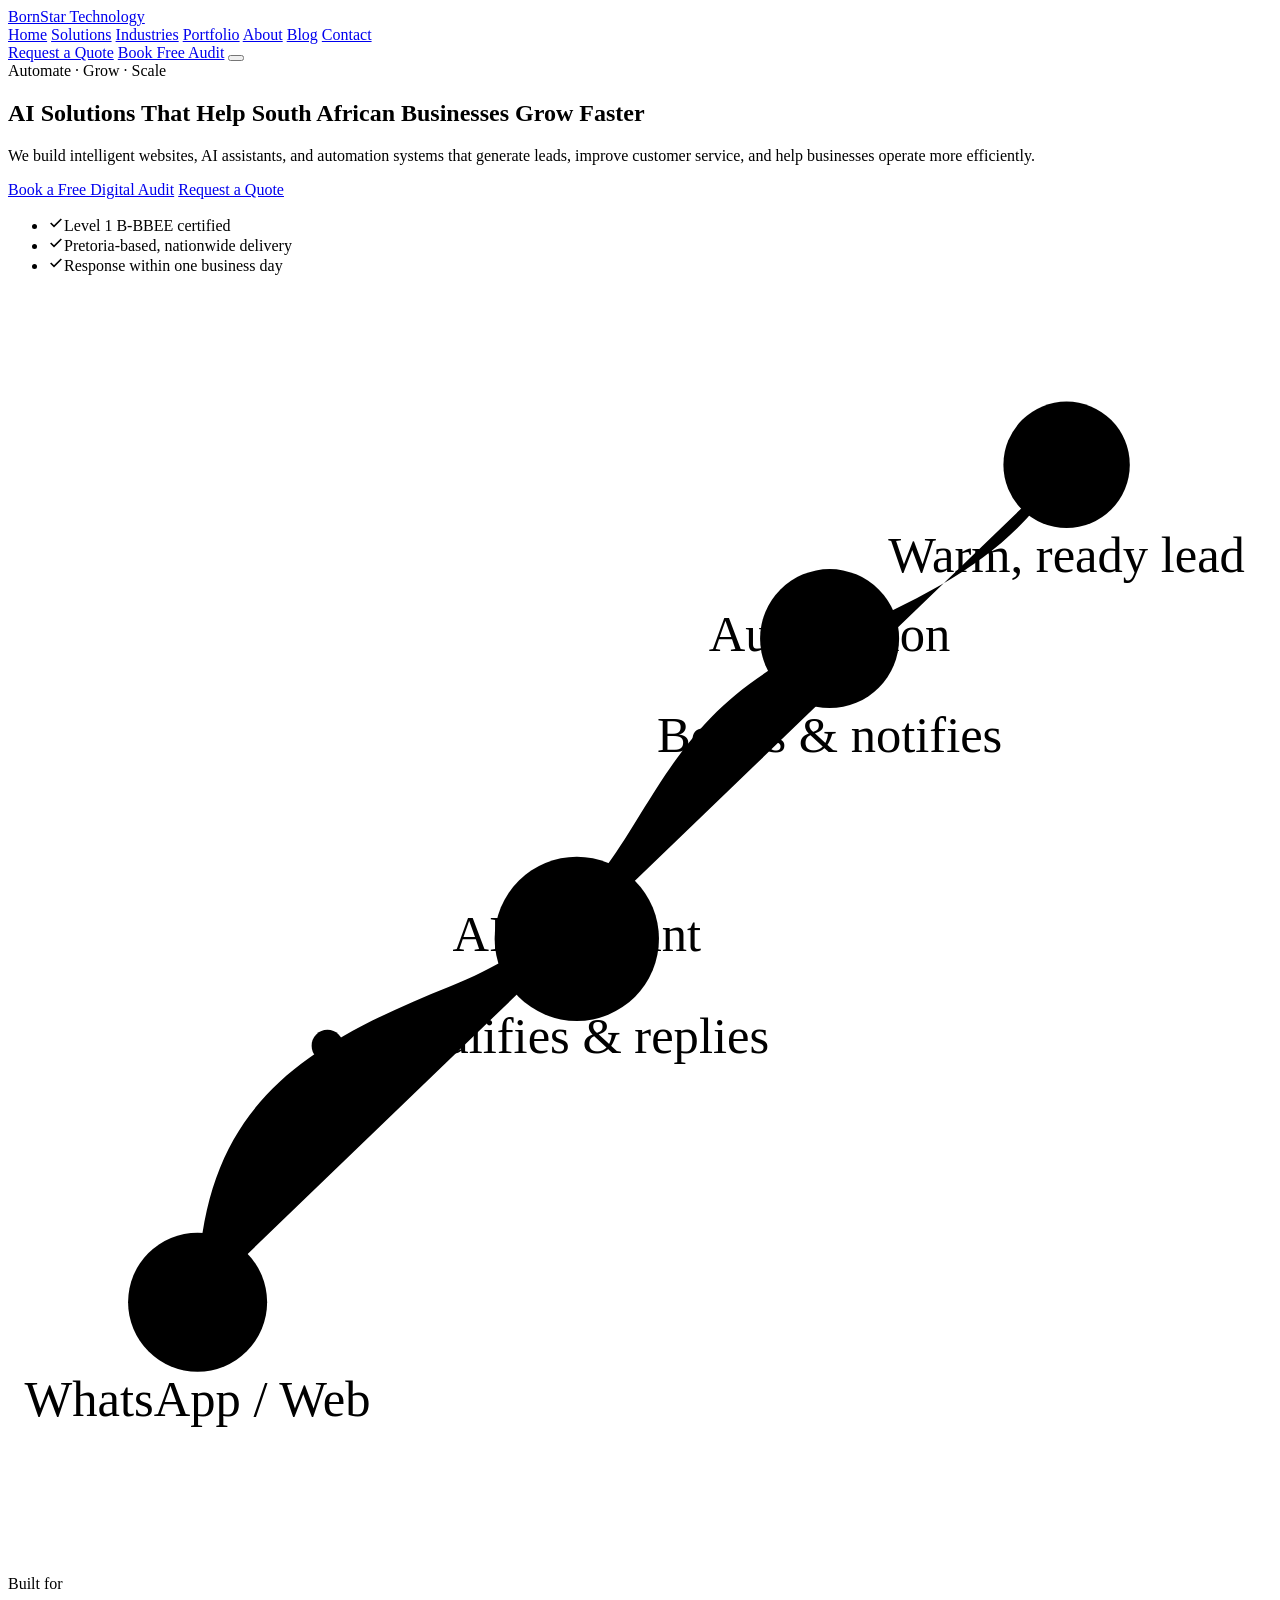
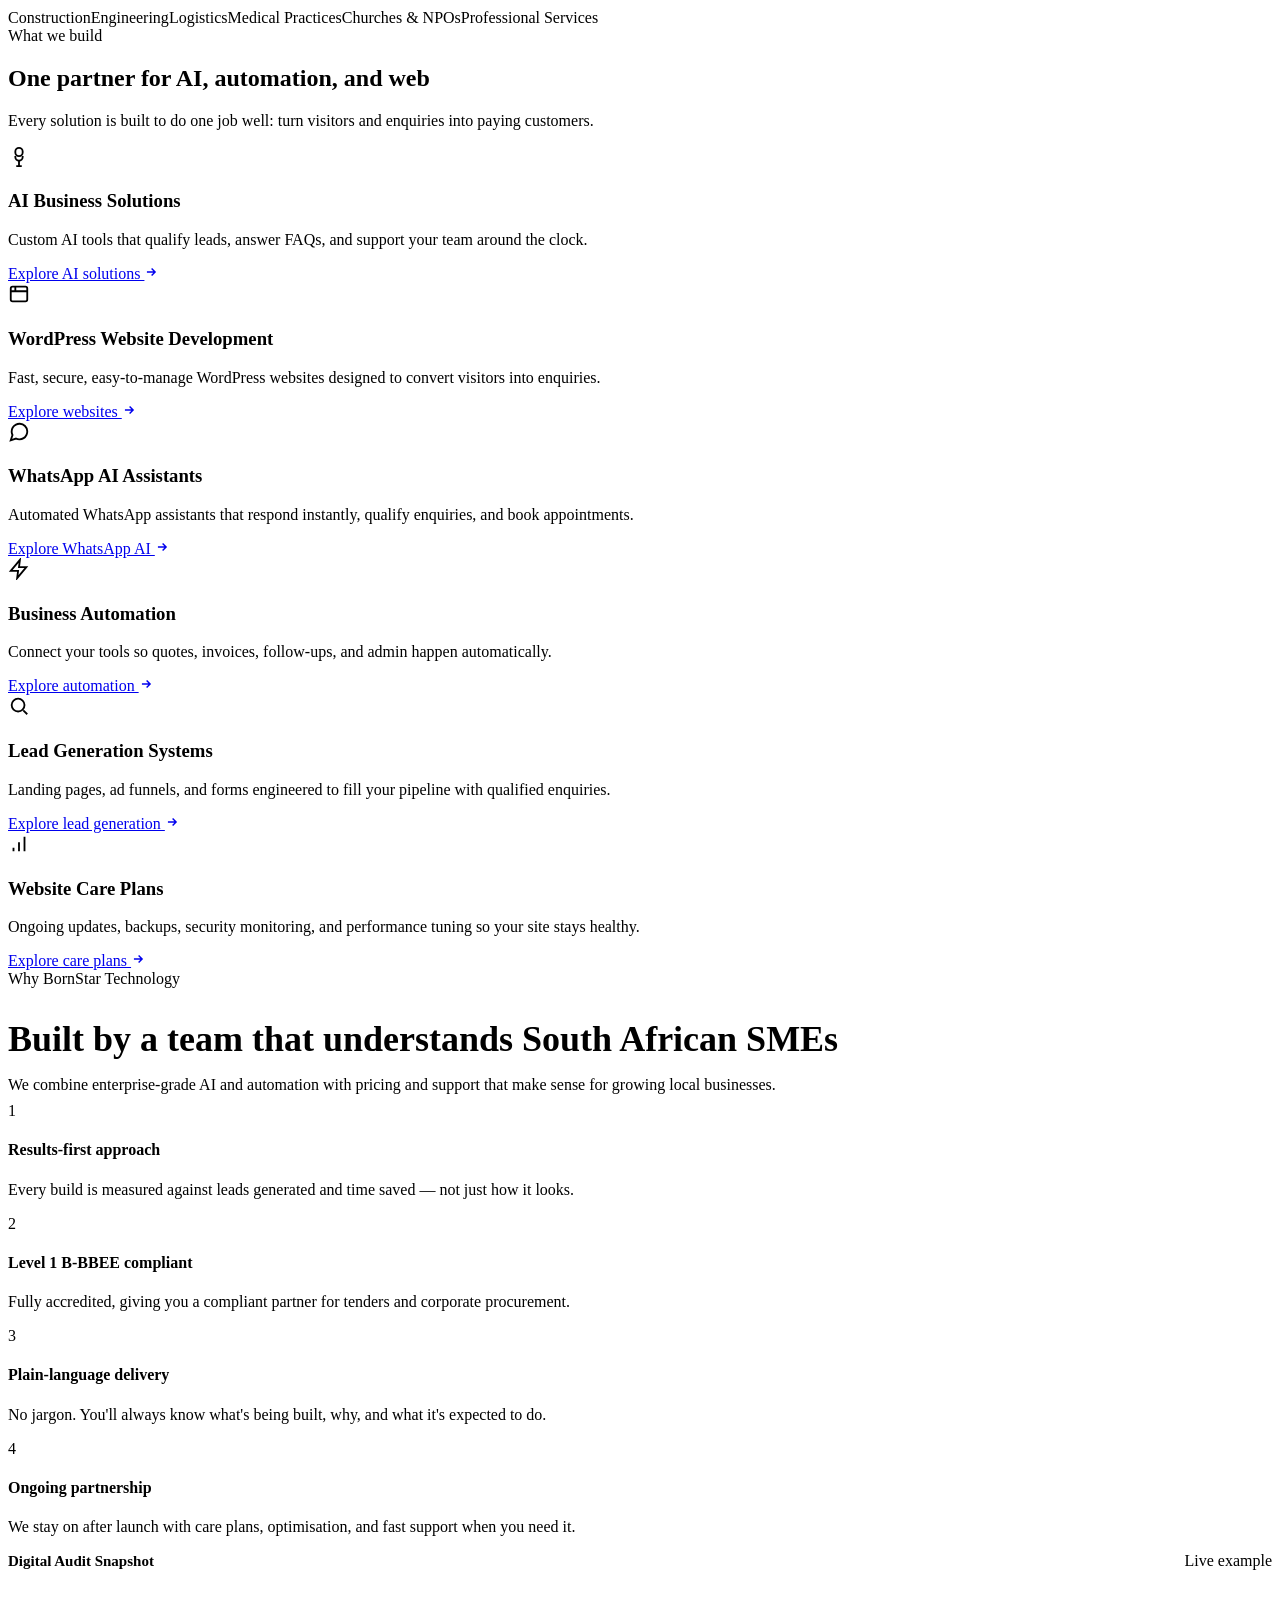
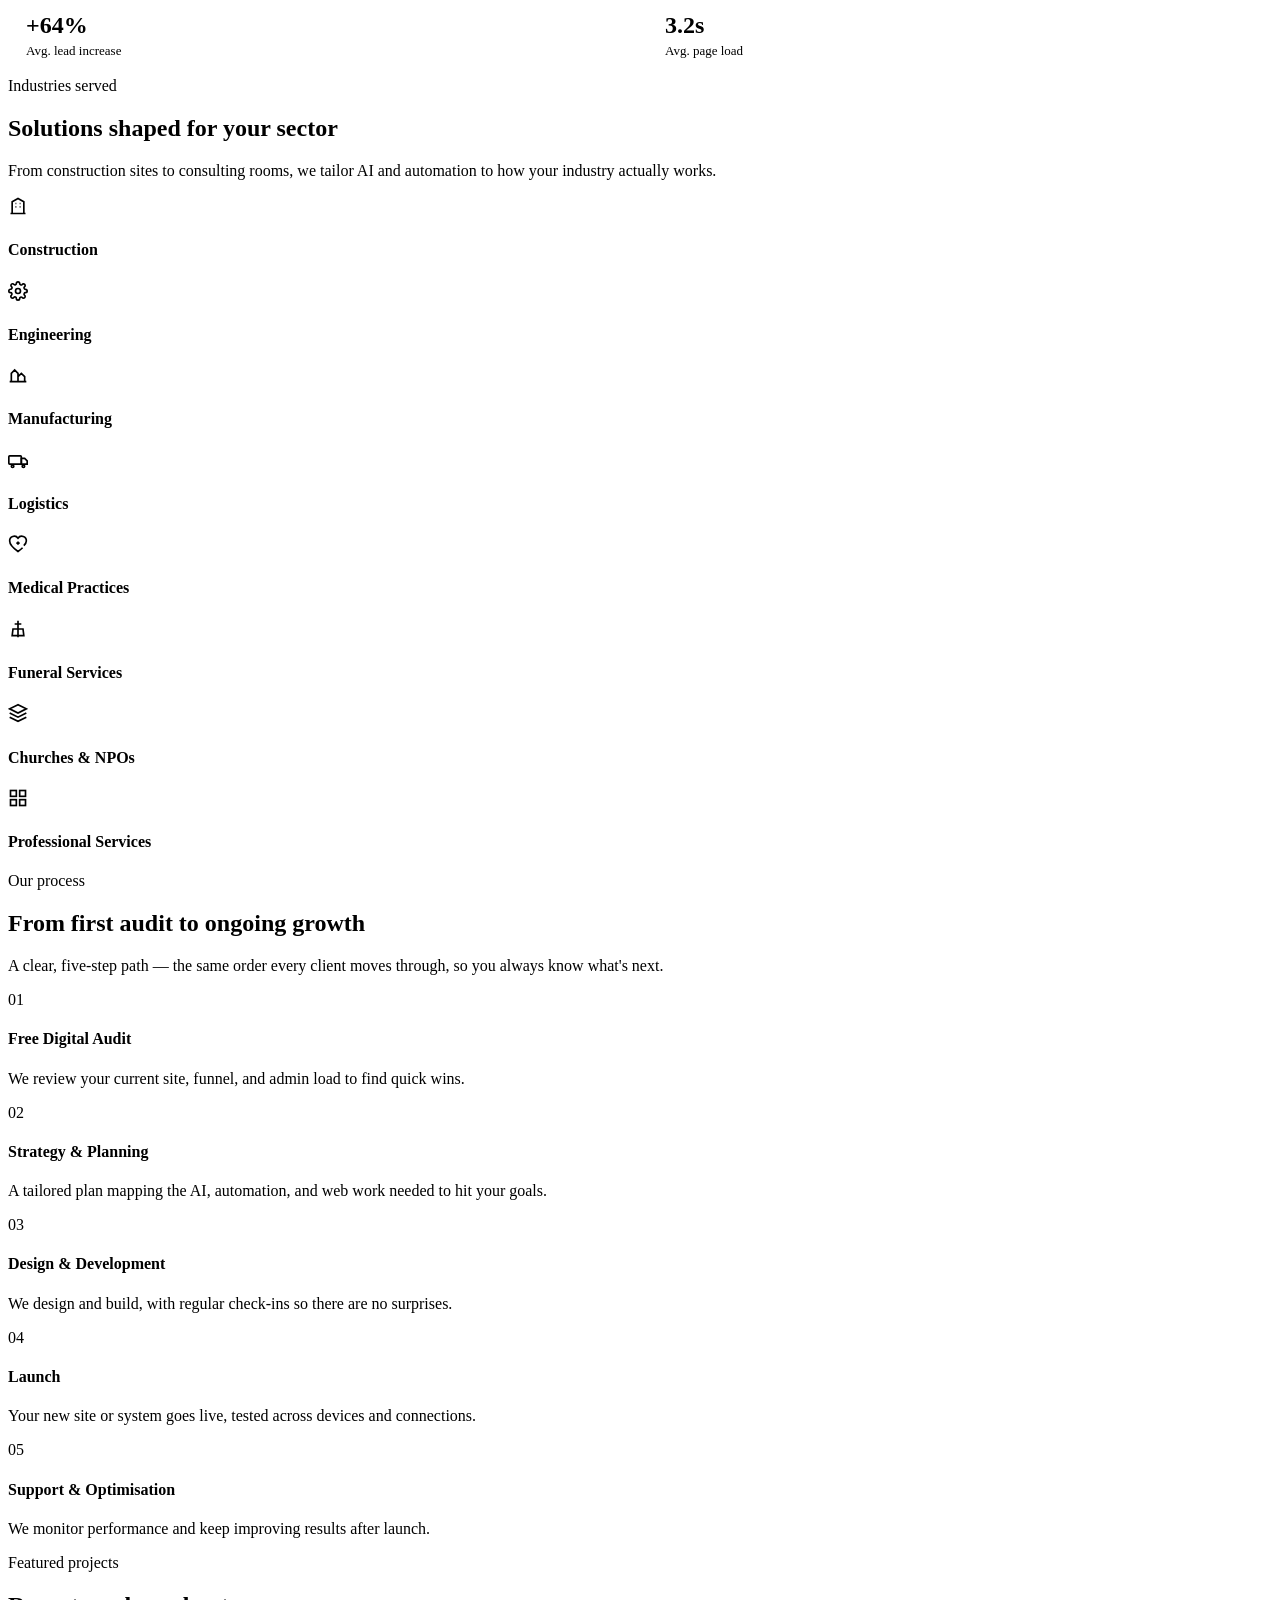
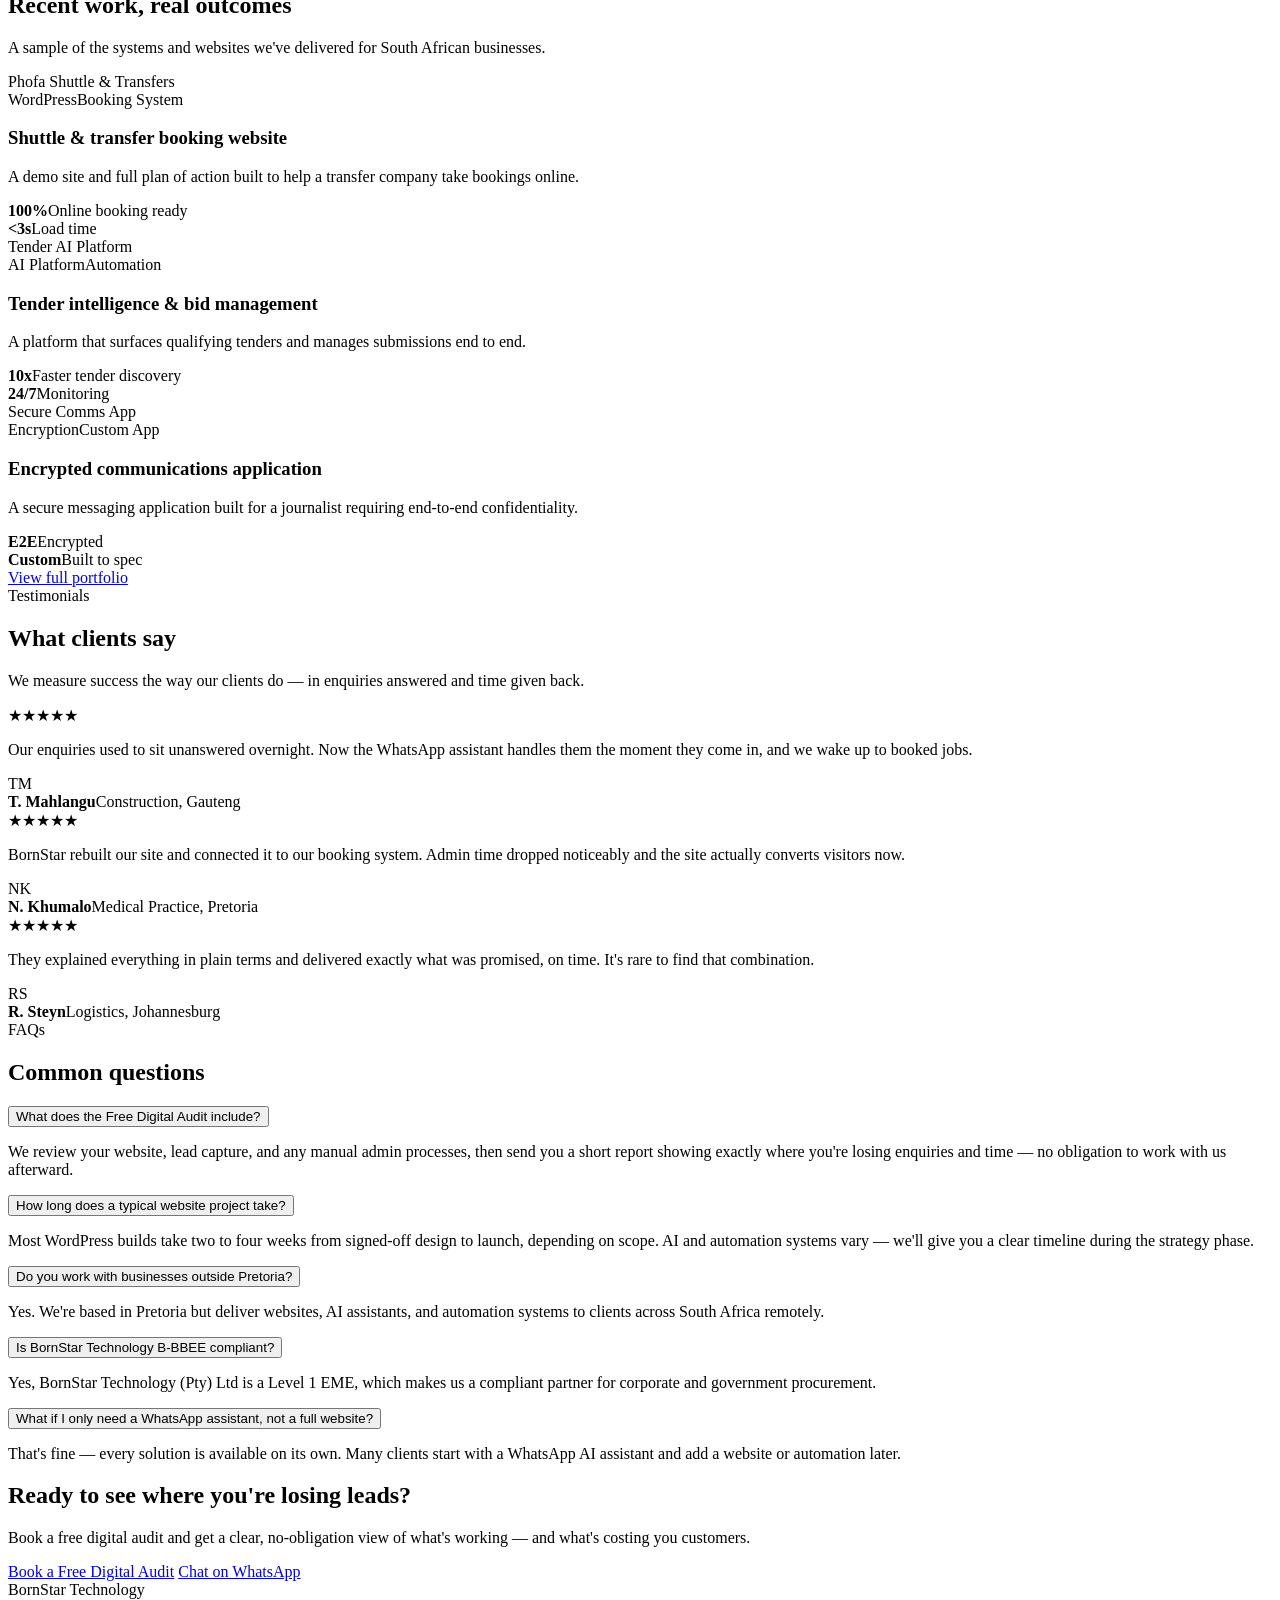
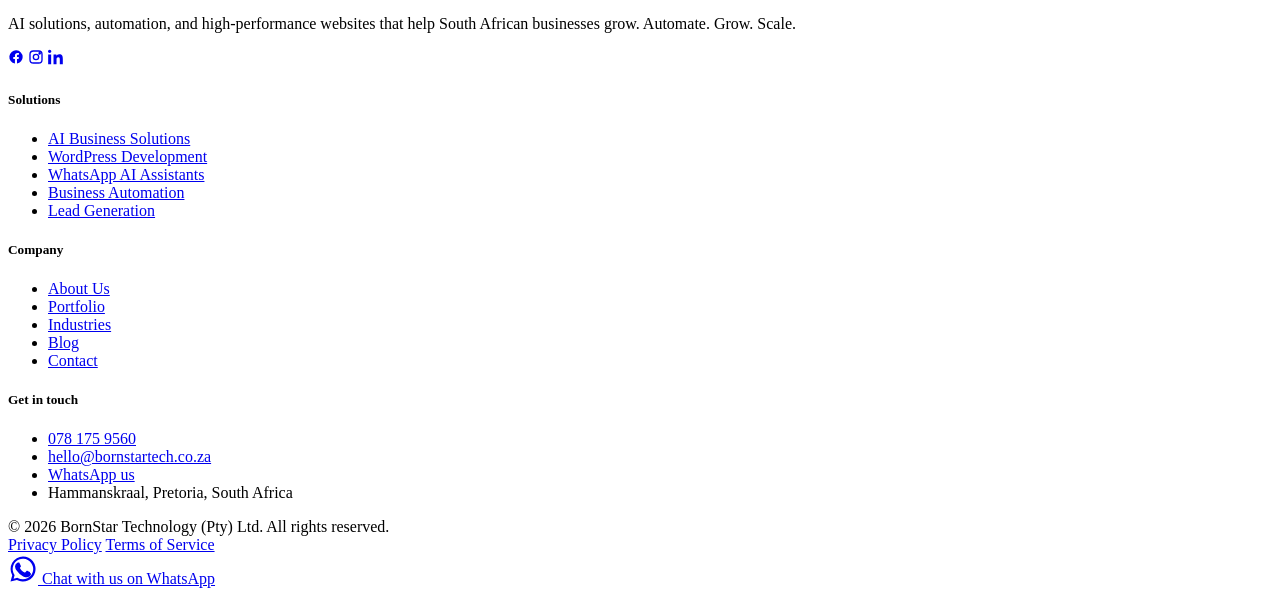
==== index.html @ 462e372e "Add files via upload" ====
<!DOCTYPE html>
<html lang="en-ZA">
<head>
<meta charset="UTF-8">
<meta name="viewport" content="width=device-width, initial-scale=1.0">
<title>BornStar Technology | AI Solutions & Website Development in South Africa</title>
<meta name="description" content="BornStar Technology builds AI assistants, automation systems and high-performance websites that help South African SMEs generate more leads and save time. Book a free digital audit today.">
<meta name="keywords" content="AI Solutions South Africa, WordPress Development South Africa, Business Automation, WhatsApp Business Automation, Website Development, AI Websites, Lead Generation">
<link rel="canonical" href="https://bornstartechnology.github.io/">

<!-- Open Graph -->
<meta property="og:type" content="website">
<meta property="og:title" content="BornStar Technology | AI Solutions That Help South African Businesses Grow Faster">
<meta property="og:description" content="Intelligent websites, AI assistants, and automation systems that generate leads, improve customer service, and help businesses operate more efficiently.">
<meta property="og:url" content="https://bornstartechnology.github.io/">
<meta property="og:site_name" content="BornStar Technology">
<meta property="og:locale" content="en_ZA">
<meta name="twitter:card" content="summary_large_image">
<meta name="twitter:title" content="BornStar Technology | Automate. Grow. Scale.">
<meta name="twitter:description" content="AI solutions, WordPress websites and automation systems built for South African businesses.">

<link rel="preconnect" href="https://fonts.googleapis.com">
<link rel="preconnect" href="https://fonts.gstatic.com" crossorigin>
<link href="https://fonts.googleapis.com/css2?family=Poppins:wght@500;600;700&family=Inter:wght@400;500;600&display=swap" rel="stylesheet">
<link rel="stylesheet" href="css/style.css">

<script type="application/ld+json">
{
  "@context": "https://schema.org",
  "@type": "ProfessionalService",
  "name": "BornStar Technology",
  "image": "https://bornstartechnology.github.io/assets/og-image.png",
  "description": "AI solutions, WordPress websites, WhatsApp AI assistants and business automation for South African SMEs.",
  "telephone": "+27781759560",
  "areaServed": "South Africa",
  "address": { "@type": "PostalAddress", "addressLocality": "Pretoria", "addressRegion": "Gauteng", "addressCountry": "ZA" },
  "sameAs": [],
  "priceRange": "$$"
}
</script>
</head>
<body>

<header class="site-header">
  <div class="container nav">
    <a href="index.html" class="logo"><span class="mark" aria-hidden="true"></span>BornStar Technology</a>
    <nav class="nav-links" id="nav-links" aria-label="Primary">
      <a href="index.html" class="active">Home</a>
      <a href="solutions.html">Solutions</a>
      <a href="industries.html">Industries</a>
      <a href="portfolio.html">Portfolio</a>
      <a href="about.html">About</a>
      <a href="blog.html">Blog</a>
      <a href="contact.html">Contact</a>
    </nav>
    <div class="nav-actions">
      <a href="contact.html" class="btn btn-secondary btn-sm">Request a Quote</a>
      <a href="contact.html#audit" class="btn btn-primary btn-sm">Book Free Audit</a>
      <button class="nav-toggle" aria-label="Toggle menu" aria-expanded="false"><span></span><span></span><span></span></button>
    </div>
  </div>
</header>

<main>

  <!-- HERO -->
  <section class="hero">
    <div class="container hero-grid">
      <div class="hero-copy">
        <span class="eyebrow">Automate · Grow · Scale</span>
        <h1>AI Solutions That Help <span class="accent-underline">South African</span> Businesses Grow Faster</h1>
        <p class="lead">We build intelligent websites, AI assistants, and automation systems that generate leads, improve customer service, and help businesses operate more efficiently.</p>
        <div class="hero-actions">
          <a href="contact.html#audit" class="btn btn-primary">Book a Free Digital Audit</a>
          <a href="contact.html" class="btn btn-secondary">Request a Quote</a>
        </div>
        <ul class="hero-trust">
          <li><svg width="16" height="16" viewBox="0 0 24 24" fill="none" stroke="currentColor" stroke-width="2.5"><path d="M20 6 9 17l-5-5"/></svg>Level 1 B-BBEE certified</li>
          <li><svg width="16" height="16" viewBox="0 0 24 24" fill="none" stroke="currentColor" stroke-width="2.5"><path d="M20 6 9 17l-5-5"/></svg>Pretoria-based, nationwide delivery</li>
          <li><svg width="16" height="16" viewBox="0 0 24 24" fill="none" stroke="currentColor" stroke-width="2.5"><path d="M20 6 9 17l-5-5"/></svg>Response within one business day</li>
        </ul>
      </div>

      <div class="flow-graphic" role="img" aria-label="Diagram of the BornStar automation flow: enquiry captured, qualified by AI, and routed to the business owner">
        <svg viewBox="0 0 400 400" xmlns="http://www.w3.org/2000/svg">
          <path class="flow-path animated" d="M60,320 C60,260 90,240 140,220 C210,192 190,140 260,110 C300,93 320,80 335,55"/>
          <path class="flow-path" d="M60,320 C60,260 90,240 140,220 C210,192 190,140 260,110 C300,93 320,80 335,55" opacity="0"/>

          <circle class="flow-pulse" r="5" style="animation-delay:0s">
            <animateMotion dur="3.2s" repeatCount="indefinite" path="M60,320 C60,260 90,240 140,220 C210,192 190,140 260,110 C300,93 320,80 335,55"/>
          </circle>
          <circle class="flow-pulse" r="5" style="animation-delay:1.6s">
            <animateMotion dur="3.2s" repeatCount="indefinite" begin="1.6s" path="M60,320 C60,260 90,240 140,220 C210,192 190,140 260,110 C300,93 320,80 335,55"/>
          </circle>

          <g>
            <circle class="flow-node" cx="60" cy="320" r="22"/>
            <text class="flow-label" x="60" y="324" text-anchor="middle">Lead</text>
            <text class="flow-sub" x="60" y="356" text-anchor="middle">WhatsApp / Web</text>
          </g>
          <g>
            <circle class="flow-node accent" cx="180" cy="205" r="26"/>
            <text class="flow-label" x="180" y="209" text-anchor="middle">AI Assistant</text>
            <text class="flow-sub" x="180" y="241" text-anchor="middle">Qualifies &amp; replies</text>
          </g>
          <g>
            <circle class="flow-node" cx="260" cy="110" r="22"/>
            <text class="flow-label" x="260" y="114" text-anchor="middle">Automation</text>
            <text class="flow-sub" x="260" y="146" text-anchor="middle">Books &amp; notifies</text>
          </g>
          <g>
            <circle class="flow-node accent" cx="335" cy="55" r="20"/>
            <text class="flow-label" x="335" y="59" text-anchor="middle">You</text>
            <text class="flow-sub" x="335" y="89" text-anchor="middle">Warm, ready lead</text>
          </g>
        </svg>
      </div>
    </div>
  </section>

  <!-- TRUST STRIP -->
  <div class="trust-strip">
    <div class="container">
      <p>Built for</p>
      <div class="trust-tags">
        <span>Construction</span><span>Engineering</span><span>Logistics</span><span>Medical Practices</span><span>Churches &amp; NPOs</span><span>Professional Services</span>
      </div>
    </div>
  </div>

  <!-- SERVICES OVERVIEW -->
  <section class="section" id="services">
    <div class="container">
      <div class="section-head center">
        <span class="eyebrow">What we build</span>
        <h2>One partner for AI, automation, and web</h2>
        <p>Every solution is built to do one job well: turn visitors and enquiries into paying customers.</p>
      </div>
      <div class="grid grid-3">

        <div class="card reveal">
          <div class="card-icon"><svg width="22" height="22" viewBox="0 0 24 24" fill="none" stroke="currentColor" stroke-width="2"><path d="M12 2a4 4 0 0 1 4 4v1a4 4 0 0 1-8 0V6a4 4 0 0 1 4-4Z"/><path d="M8 11v1a4 4 0 0 0 8 0v-1"/><path d="M12 16v6M9 22h6"/></svg></div>
          <h3>AI Business Solutions</h3>
          <p>Custom AI tools that qualify leads, answer FAQs, and support your team around the clock.</p>
          <a href="solutions.html#ai" class="card-link">Explore AI solutions <svg width="14" height="14" viewBox="0 0 24 24" fill="none" stroke="currentColor" stroke-width="2.5"><path d="M5 12h14M13 6l6 6-6 6"/></svg></a>
        </div>

        <div class="card reveal">
          <div class="card-icon"><svg width="22" height="22" viewBox="0 0 24 24" fill="none" stroke="currentColor" stroke-width="2"><rect x="3" y="4" width="18" height="16" rx="2"/><path d="M3 9h18M8 4v5"/></svg></div>
          <h3>WordPress Website Development</h3>
          <p>Fast, secure, easy-to-manage WordPress websites designed to convert visitors into enquiries.</p>
          <a href="solutions.html#wordpress" class="card-link">Explore websites <svg width="14" height="14" viewBox="0 0 24 24" fill="none" stroke="currentColor" stroke-width="2.5"><path d="M5 12h14M13 6l6 6-6 6"/></svg></a>
        </div>

        <div class="card reveal">
          <div class="card-icon"><svg width="22" height="22" viewBox="0 0 24 24" fill="none" stroke="currentColor" stroke-width="2"><path d="M21 11.5a8.38 8.38 0 0 1-.9 3.8 8.5 8.5 0 0 1-7.6 4.7 8.38 8.38 0 0 1-3.8-.9L3 21l1.9-5.7a8.38 8.38 0 0 1-.9-3.8 8.5 8.5 0 0 1 4.7-7.6 8.38 8.38 0 0 1 3.8-.9h.5a8.48 8.48 0 0 1 8 8v.5z"/></svg></div>
          <h3>WhatsApp AI Assistants</h3>
          <p>Automated WhatsApp assistants that respond instantly, qualify enquiries, and book appointments.</p>
          <a href="solutions.html#whatsapp" class="card-link">Explore WhatsApp AI <svg width="14" height="14" viewBox="0 0 24 24" fill="none" stroke="currentColor" stroke-width="2.5"><path d="M5 12h14M13 6l6 6-6 6"/></svg></a>
        </div>

        <div class="card reveal">
          <div class="card-icon"><svg width="22" height="22" viewBox="0 0 24 24" fill="none" stroke="currentColor" stroke-width="2"><path d="M13 2 3 14h8l-1 8 10-12h-8z"/></svg></div>
          <h3>Business Automation</h3>
          <p>Connect your tools so quotes, invoices, follow-ups, and admin happen automatically.</p>
          <a href="solutions.html#automation" class="card-link">Explore automation <svg width="14" height="14" viewBox="0 0 24 24" fill="none" stroke="currentColor" stroke-width="2.5"><path d="M5 12h14M13 6l6 6-6 6"/></svg></a>
        </div>

        <div class="card reveal">
          <div class="card-icon"><svg width="22" height="22" viewBox="0 0 24 24" fill="none" stroke="currentColor" stroke-width="2"><circle cx="11" cy="11" r="7"/><path d="m21 21-4.3-4.3"/></svg></div>
          <h3>Lead Generation Systems</h3>
          <p>Landing pages, ad funnels, and forms engineered to fill your pipeline with qualified enquiries.</p>
          <a href="solutions.html#leadgen" class="card-link">Explore lead generation <svg width="14" height="14" viewBox="0 0 24 24" fill="none" stroke="currentColor" stroke-width="2.5"><path d="M5 12h14M13 6l6 6-6 6"/></svg></a>
        </div>

        <div class="card reveal">
          <div class="card-icon"><svg width="22" height="22" viewBox="0 0 24 24" fill="none" stroke="currentColor" stroke-width="2"><path d="M12 20V10M18 20V4M6 20v-4"/></svg></div>
          <h3>Website Care Plans</h3>
          <p>Ongoing updates, backups, security monitoring, and performance tuning so your site stays healthy.</p>
          <a href="solutions.html#careplans" class="card-link">Explore care plans <svg width="14" height="14" viewBox="0 0 24 24" fill="none" stroke="currentColor" stroke-width="2.5"><path d="M5 12h14M13 6l6 6-6 6"/></svg></a>
        </div>

      </div>
    </div>
  </section>

  <!-- WHY CHOOSE US -->
  <section class="section section-alt">
    <div class="container two-col">
      <div>
        <span class="eyebrow">Why BornStar Technology</span>
        <h2 style="font-size:clamp(26px,3.5vw,36px); margin-bottom:8px;">Built by a team that understands South African SMEs</h2>
        <p style="color:var(--color-text-muted); margin-bottom:8px;">We combine enterprise-grade AI and automation with pricing and support that make sense for growing local businesses.</p>

        <div class="feature-row reveal">
          <span class="num">1</span>
          <div><h4>Results-first approach</h4><p>Every build is measured against leads generated and time saved — not just how it looks.</p></div>
        </div>
        <div class="feature-row reveal">
          <span class="num">2</span>
          <div><h4>Level 1 B-BBEE compliant</h4><p>Fully accredited, giving you a compliant partner for tenders and corporate procurement.</p></div>
        </div>
        <div class="feature-row reveal">
          <span class="num">3</span>
          <div><h4>Plain-language delivery</h4><p>No jargon. You'll always know what's being built, why, and what it's expected to do.</p></div>
        </div>
        <div class="feature-row reveal">
          <span class="num">4</span>
          <div><h4>Ongoing partnership</h4><p>We stay on after launch with care plans, optimisation, and fast support when you need it.</p></div>
        </div>
      </div>

      <div class="mock-panel reveal">
        <div style="display:flex; justify-content:space-between; align-items:center; margin-bottom:20px;">
          <strong style="font-family:var(--font-heading); color:var(--color-secondary); font-size:15px;">Digital Audit Snapshot</strong>
          <span class="badge">Live example</span>
        </div>
        <div class="mock-line"></div>
        <div class="mock-line short"></div>
        <div class="mock-line" style="width:80%;"></div>
        <div style="display:grid; grid-template-columns:1fr 1fr; gap:14px; margin-top:24px;">
          <div class="card" style="padding:18px;"><span style="font-family:var(--font-heading); font-size:24px; color:var(--color-primary); font-weight:700;">+64%</span><p style="font-size:13px; margin:4px 0 0;">Avg. lead increase</p></div>
          <div class="card" style="padding:18px;"><span style="font-family:var(--font-heading); font-size:24px; color:var(--color-accent); font-weight:700;">3.2s</span><p style="font-size:13px; margin:4px 0 0;">Avg. page load</p></div>
        </div>
      </div>
    </div>
  </section>

  <!-- INDUSTRIES -->
  <section class="section" id="industries">
    <div class="container">
      <div class="section-head center">
        <span class="eyebrow">Industries served</span>
        <h2>Solutions shaped for your sector</h2>
        <p>From construction sites to consulting rooms, we tailor AI and automation to how your industry actually works.</p>
      </div>
      <div class="grid grid-4">
        <div class="industry-chip reveal"><div class="card-icon"><svg width="20" height="20" viewBox="0 0 24 24" fill="none" stroke="currentColor" stroke-width="2"><path d="M3 21h18M5 21V7l7-4 7 4v14M9 9h1M9 13h1M14 9h1M14 13h1"/></svg></div><h4>Construction</h4></div>
        <div class="industry-chip reveal"><div class="card-icon"><svg width="20" height="20" viewBox="0 0 24 24" fill="none" stroke="currentColor" stroke-width="2"><circle cx="12" cy="12" r="3"/><path d="M19.4 15a1.7 1.7 0 0 0 .3 1.9l.1.1a2 2 0 1 1-2.8 2.8l-.1-.1a1.7 1.7 0 0 0-1.9-.3 1.7 1.7 0 0 0-1 1.5V21a2 2 0 1 1-4 0v-.1a1.7 1.7 0 0 0-1-1.6 1.7 1.7 0 0 0-1.9.3l-.1.1a2 2 0 1 1-2.8-2.8l.1-.1a1.7 1.7 0 0 0 .3-1.9 1.7 1.7 0 0 0-1.5-1H3a2 2 0 1 1 0-4h.1a1.7 1.7 0 0 0 1.6-1 1.7 1.7 0 0 0-.3-1.9l-.1-.1a2 2 0 1 1 2.8-2.8l.1.1a1.7 1.7 0 0 0 1.9.3H9a1.7 1.7 0 0 0 1-1.5V3a2 2 0 1 1 4 0v.1a1.7 1.7 0 0 0 1 1.5 1.7 1.7 0 0 0 1.9-.3l.1-.1a2 2 0 1 1 2.8 2.8l-.1.1a1.7 1.7 0 0 0-.3 1.9V9a1.7 1.7 0 0 0 1.5 1H21a2 2 0 1 1 0 4h-.1a1.7 1.7 0 0 0-1.5 1z"/></svg></div><h4>Engineering</h4></div>
        <div class="industry-chip reveal"><div class="card-icon"><svg width="20" height="20" viewBox="0 0 24 24" fill="none" stroke="currentColor" stroke-width="2"><path d="M2 20h20M4 20V10l4-4 4 4v10M12 20v-6l4-4 4 4v6"/></svg></div><h4>Manufacturing</h4></div>
        <div class="industry-chip reveal"><div class="card-icon"><svg width="20" height="20" viewBox="0 0 24 24" fill="none" stroke="currentColor" stroke-width="2"><rect x="1" y="7" width="15" height="10" rx="1"/><path d="M16 10h4l3 3v4h-7z"/><circle cx="5.5" cy="19.5" r="1.5"/><circle cx="18.5" cy="19.5" r="1.5"/></svg></div><h4>Logistics</h4></div>
        <div class="industry-chip reveal"><div class="card-icon"><svg width="20" height="20" viewBox="0 0 24 24" fill="none" stroke="currentColor" stroke-width="2"><path d="M19 14c1.5-1.5 3-3.5 3-5.5A5.5 5.5 0 0 0 12 5a5.5 5.5 0 0 0-10 3.5C2 14 12 21 12 21s3.5-2.4 5.5-4.5"/><path d="M12 9v4M10 11h4"/></svg></div><h4>Medical Practices</h4></div>
        <div class="industry-chip reveal"><div class="card-icon"><svg width="20" height="20" viewBox="0 0 24 24" fill="none" stroke="currentColor" stroke-width="2"><path d="M12 2v20M8 6h8M6 12h12l1 8H5l1-8Z"/></svg></div><h4>Funeral Services</h4></div>
        <div class="industry-chip reveal"><div class="card-icon"><svg width="20" height="20" viewBox="0 0 24 24" fill="none" stroke="currentColor" stroke-width="2"><path d="M12 2 2 7l10 5 10-5-10-5ZM2 17l10 5 10-5M2 12l10 5 10-5"/></svg></div><h4>Churches &amp; NPOs</h4></div>
        <div class="industry-chip reveal"><div class="card-icon"><svg width="20" height="20" viewBox="0 0 24 24" fill="none" stroke="currentColor" stroke-width="2"><rect x="3" y="3" width="7" height="7"/><rect x="14" y="3" width="7" height="7"/><rect x="14" y="14" width="7" height="7"/><rect x="3" y="14" width="7" height="7"/></svg></div><h4>Professional Services</h4></div>
      </div>
    </div>
  </section>

  <!-- OUR PROCESS -->
  <section class="section section-alt">
    <div class="container">
      <div class="section-head center">
        <span class="eyebrow">Our process</span>
        <h2>From first audit to ongoing growth</h2>
        <p>A clear, five-step path — the same order every client moves through, so you always know what's next.</p>
      </div>
      <div class="process-list">
        <div class="process-step reveal"><span class="step-num">01</span><h4>Free Digital Audit</h4><p>We review your current site, funnel, and admin load to find quick wins.</p></div>
        <div class="process-step reveal"><span class="step-num">02</span><h4>Strategy &amp; Planning</h4><p>A tailored plan mapping the AI, automation, and web work needed to hit your goals.</p></div>
        <div class="process-step reveal"><span class="step-num">03</span><h4>Design &amp; Development</h4><p>We design and build, with regular check-ins so there are no surprises.</p></div>
        <div class="process-step reveal"><span class="step-num">04</span><h4>Launch</h4><p>Your new site or system goes live, tested across devices and connections.</p></div>
        <div class="process-step reveal"><span class="step-num">05</span><h4>Support &amp; Optimisation</h4><p>We monitor performance and keep improving results after launch.</p></div>
      </div>
    </div>
  </section>

  <!-- FEATURED PROJECTS -->
  <section class="section" id="projects">
    <div class="container">
      <div class="section-head center">
        <span class="eyebrow">Featured projects</span>
        <h2>Recent work, real outcomes</h2>
        <p>A sample of the systems and websites we've delivered for South African businesses.</p>
      </div>
      <div class="grid grid-3">
        <div class="portfolio-card reveal">
          <div class="portfolio-thumb">Phofa Shuttle &amp; Transfers</div>
          <div class="portfolio-body">
            <div class="portfolio-tags"><span>WordPress</span><span>Booking System</span></div>
            <h3>Shuttle &amp; transfer booking website</h3>
            <p>A demo site and full plan of action built to help a transfer company take bookings online.</p>
            <div class="portfolio-result">
              <div><strong>100%</strong><span>Online booking ready</span></div>
              <div><strong>&lt;3s</strong><span>Load time</span></div>
            </div>
          </div>
        </div>
        <div class="portfolio-card reveal">
          <div class="portfolio-thumb">Tender AI Platform</div>
          <div class="portfolio-body">
            <div class="portfolio-tags"><span>AI Platform</span><span>Automation</span></div>
            <h3>Tender intelligence &amp; bid management</h3>
            <p>A platform that surfaces qualifying tenders and manages submissions end to end.</p>
            <div class="portfolio-result">
              <div><strong>10x</strong><span>Faster tender discovery</span></div>
              <div><strong>24/7</strong><span>Monitoring</span></div>
            </div>
          </div>
        </div>
        <div class="portfolio-card reveal">
          <div class="portfolio-thumb">Secure Comms App</div>
          <div class="portfolio-body">
            <div class="portfolio-tags"><span>Encryption</span><span>Custom App</span></div>
            <h3>Encrypted communications application</h3>
            <p>A secure messaging application built for a journalist requiring end-to-end confidentiality.</p>
            <div class="portfolio-result">
              <div><strong>E2E</strong><span>Encrypted</span></div>
              <div><strong>Custom</strong><span>Built to spec</span></div>
            </div>
          </div>
        </div>
      </div>
      <div class="text-center mt-40">
        <a href="portfolio.html" class="btn btn-secondary">View full portfolio</a>
      </div>
    </div>
  </section>

  <!-- TESTIMONIALS -->
  <section class="section section-alt">
    <div class="container">
      <div class="section-head center">
        <span class="eyebrow">Testimonials</span>
        <h2>What clients say</h2>
        <p>We measure success the way our clients do — in enquiries answered and time given back.</p>
      </div>
      <div class="grid grid-3">
        <div class="testimonial-card reveal">
          <div class="stars">★★★★★</div>
          <p class="quote">Our enquiries used to sit unanswered overnight. Now the WhatsApp assistant handles them the moment they come in, and we wake up to booked jobs.</p>
          <div class="testimonial-person"><div class="avatar">TM</div><div><strong>T. Mahlangu</strong><span>Construction, Gauteng</span></div></div>
        </div>
        <div class="testimonial-card reveal">
          <div class="stars">★★★★★</div>
          <p class="quote">BornStar rebuilt our site and connected it to our booking system. Admin time dropped noticeably and the site actually converts visitors now.</p>
          <div class="testimonial-person"><div class="avatar">NK</div><div><strong>N. Khumalo</strong><span>Medical Practice, Pretoria</span></div></div>
        </div>
        <div class="testimonial-card reveal">
          <div class="stars">★★★★★</div>
          <p class="quote">They explained everything in plain terms and delivered exactly what was promised, on time. It's rare to find that combination.</p>
          <div class="testimonial-person"><div class="avatar">RS</div><div><strong>R. Steyn</strong><span>Logistics, Johannesburg</span></div></div>
        </div>
      </div>
    </div>
  </section>

  <!-- FAQ -->
  <section class="section" id="faq">
    <div class="container">
      <div class="section-head center">
        <span class="eyebrow">FAQs</span>
        <h2>Common questions</h2>
      </div>
      <div class="faq-list">
        <div class="faq-item">
          <button class="faq-q" aria-expanded="false">What does the Free Digital Audit include?<span class="plus"></span></button>
          <div class="faq-a"><p>We review your website, lead capture, and any manual admin processes, then send you a short report showing exactly where you're losing enquiries and time — no obligation to work with us afterward.</p></div>
        </div>
        <div class="faq-item">
          <button class="faq-q" aria-expanded="false">How long does a typical website project take?<span class="plus"></span></button>
          <div class="faq-a"><p>Most WordPress builds take two to four weeks from signed-off design to launch, depending on scope. AI and automation systems vary — we'll give you a clear timeline during the strategy phase.</p></div>
        </div>
        <div class="faq-item">
          <button class="faq-q" aria-expanded="false">Do you work with businesses outside Pretoria?<span class="plus"></span></button>
          <div class="faq-a"><p>Yes. We're based in Pretoria but deliver websites, AI assistants, and automation systems to clients across South Africa remotely.</p></div>
        </div>
        <div class="faq-item">
          <button class="faq-q" aria-expanded="false">Is BornStar Technology B-BBEE compliant?<span class="plus"></span></button>
          <div class="faq-a"><p>Yes, BornStar Technology (Pty) Ltd is a Level 1 EME, which makes us a compliant partner for corporate and government procurement.</p></div>
        </div>
        <div class="faq-item">
          <button class="faq-q" aria-expanded="false">What if I only need a WhatsApp assistant, not a full website?<span class="plus"></span></button>
          <div class="faq-a"><p>That's fine — every solution is available on its own. Many clients start with a WhatsApp AI assistant and add a website or automation later.</p></div>
        </div>
      </div>
    </div>
  </section>

  <!-- CTA -->
  <section class="section">
    <div class="container">
      <div class="cta-banner reveal">
        <h2>Ready to see where you're losing leads?</h2>
        <p>Book a free digital audit and get a clear, no-obligation view of what's working — and what's costing you customers.</p>
        <div class="hero-actions">
          <a href="contact.html#audit" class="btn btn-accent">Book a Free Digital Audit</a>
          <a href="https://wa.me/27781759560?text=Hi%20BornStar%20Technology.%20I%27d%20like%20to%20enquire%20about%20your%20AI%20and%20web%20solutions." target="_blank" rel="noopener" class="btn btn-ghost-light">Chat on WhatsApp</a>
        </div>
      </div>
    </div>
  </section>

</main>

<footer class="site-footer">
  <div class="container">
    <div class="footer-grid">
      <div class="footer-about">
        <div class="footer-logo"><span class="mark" aria-hidden="true"></span>BornStar Technology</div>
        <p>AI solutions, automation, and high-performance websites that help South African businesses grow. Automate. Grow. Scale.</p>
        <div class="footer-social">
          <a href="#" aria-label="Facebook"><svg width="16" height="16" viewBox="0 0 24 24" fill="currentColor"><path d="M22 12a10 10 0 1 0-11.6 9.9v-7H7.9V12h2.5V9.8c0-2.5 1.5-3.9 3.8-3.9 1.1 0 2.2.2 2.2.2v2.5h-1.3c-1.2 0-1.6.8-1.6 1.6V12h2.8l-.4 2.9h-2.4v7A10 10 0 0 0 22 12Z"/></svg></a>
          <a href="#" aria-label="Instagram"><svg width="16" height="16" viewBox="0 0 24 24" fill="none" stroke="currentColor" stroke-width="2"><rect x="3" y="3" width="18" height="18" rx="5"/><circle cx="12" cy="12" r="4"/><circle cx="17.5" cy="6.5" r="1"/></svg></a>
          <a href="#" aria-label="LinkedIn"><svg width="16" height="16" viewBox="0 0 24 24" fill="currentColor"><path d="M4.98 3.5C4.98 4.9 3.9 6 2.5 6S0 4.9 0 3.5 1.1 1 2.5 1s2.48 1.1 2.48 2.5ZM.24 8.25h4.5V23H.24V8.25ZM8.25 8.25h4.3v2.02h.06c.6-1.13 2.06-2.32 4.24-2.32 4.53 0 5.37 2.98 5.37 6.86V23h-4.5v-6.87c0-1.64-.03-3.75-2.29-3.75-2.3 0-2.65 1.79-2.65 3.63V23h-4.5V8.25Z"/></svg></a>
        </div>
      </div>
      <div>
        <h5>Solutions</h5>
        <ul>
          <li><a href="solutions.html#ai">AI Business Solutions</a></li>
          <li><a href="solutions.html#wordpress">WordPress Development</a></li>
          <li><a href="solutions.html#whatsapp">WhatsApp AI Assistants</a></li>
          <li><a href="solutions.html#automation">Business Automation</a></li>
          <li><a href="solutions.html#leadgen">Lead Generation</a></li>
        </ul>
      </div>
      <div>
        <h5>Company</h5>
        <ul>
          <li><a href="about.html">About Us</a></li>
          <li><a href="portfolio.html">Portfolio</a></li>
          <li><a href="industries.html">Industries</a></li>
          <li><a href="blog.html">Blog</a></li>
          <li><a href="contact.html">Contact</a></li>
        </ul>
      </div>
      <div>
        <h5>Get in touch</h5>
        <ul>
          <li><a href="tel:+27781759560">078 175 9560</a></li>
          <li><a href="mailto:hello@bornstartech.co.za">hello@bornstartech.co.za</a></li>
          <li><a href="https://wa.me/27781759560" target="_blank" rel="noopener">WhatsApp us</a></li>
          <li>Hammanskraal, Pretoria, South Africa</li>
        </ul>
      </div>
    </div>
    <div class="footer-bottom">
      <span>© 2026 BornStar Technology (Pty) Ltd. All rights reserved.</span>
      <div class="footer-legal">
        <a href="#">Privacy Policy</a>
        <a href="#">Terms of Service</a>
      </div>
    </div>
  </div>
</footer>

<a class="wa-float" href="https://wa.me/27781759560?text=Hi%20BornStar%20Technology.%20I%27d%20like%20to%20enquire%20about%20your%20AI%20and%20web%20solutions." target="_blank" rel="noopener" aria-label="Chat with us on WhatsApp">
  <svg width="30" height="30" viewBox="0 0 24 24" fill="currentColor"><path d="M17.5 14.4c-.3-.1-1.7-.9-2-1s-.5-.1-.7.1-.8 1-.9 1.1-.3.2-.6.1a7.7 7.7 0 0 1-2.2-1.4 8.3 8.3 0 0 1-1.5-1.9c-.2-.3 0-.5.1-.6l.4-.5.2-.4a.5.5 0 0 0 0-.4c-.1-.1-.7-1.6-1-2.2s-.5-.5-.7-.5h-.6a1.1 1.1 0 0 0-.8.4A3.5 3.5 0 0 0 5.6 10a6 6 0 0 0 1.3 3.2 13.7 13.7 0 0 0 5.3 4.7c.7.3 1.3.5 1.8.6a4.3 4.3 0 0 0 2-.1 3.3 3.3 0 0 0 2.1-1.5 2.6 2.6 0 0 0 .2-1.5c-.1-.1-.3-.2-.6-.3Z"/><path d="M12 2a10 10 0 0 0-8.6 15L2 22l5.1-1.3A10 10 0 1 0 12 2Zm0 18.2a8.2 8.2 0 0 1-4.2-1.1l-.3-.2-3 .8.8-2.9-.2-.3A8.2 8.2 0 1 1 12 20.2Z"/></svg>
  <span class="wa-tooltip">Chat with us on WhatsApp</span>
</a>

<script src="js/main.js"></script>
</body>
</html>
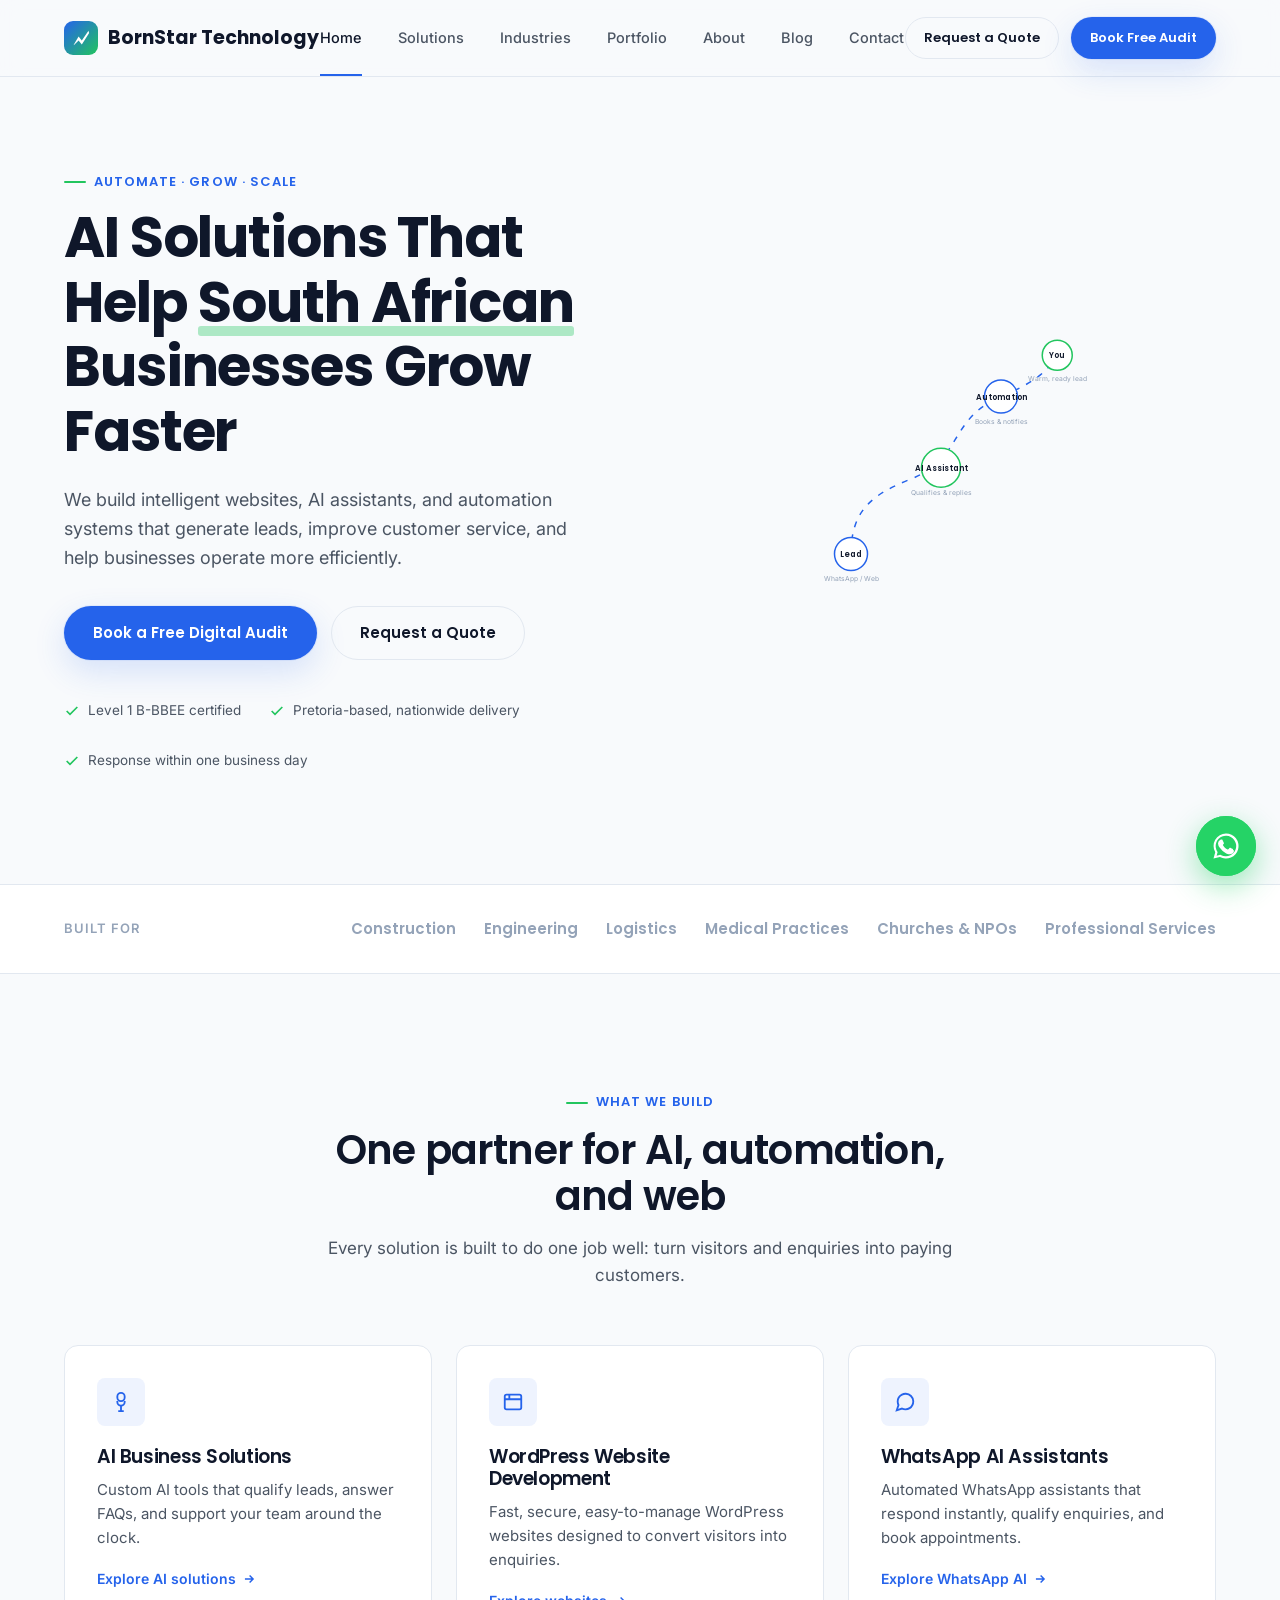
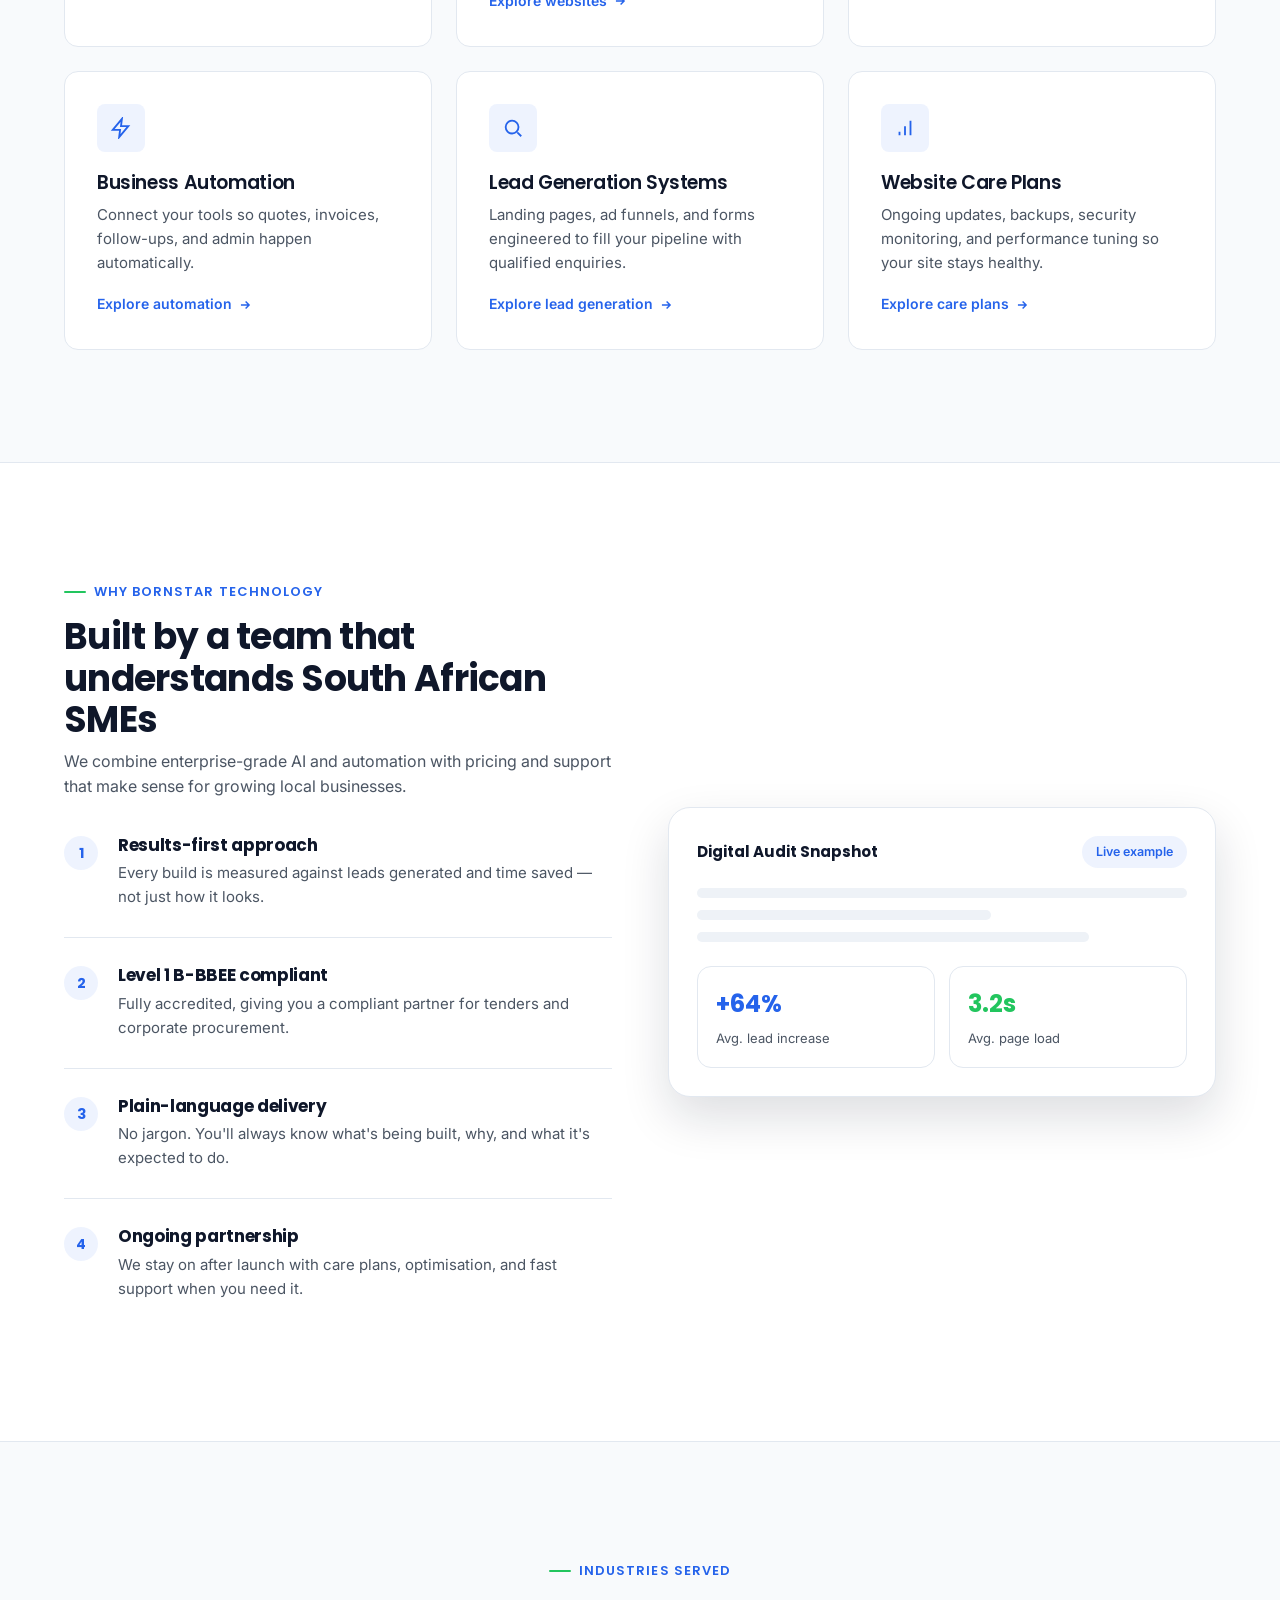
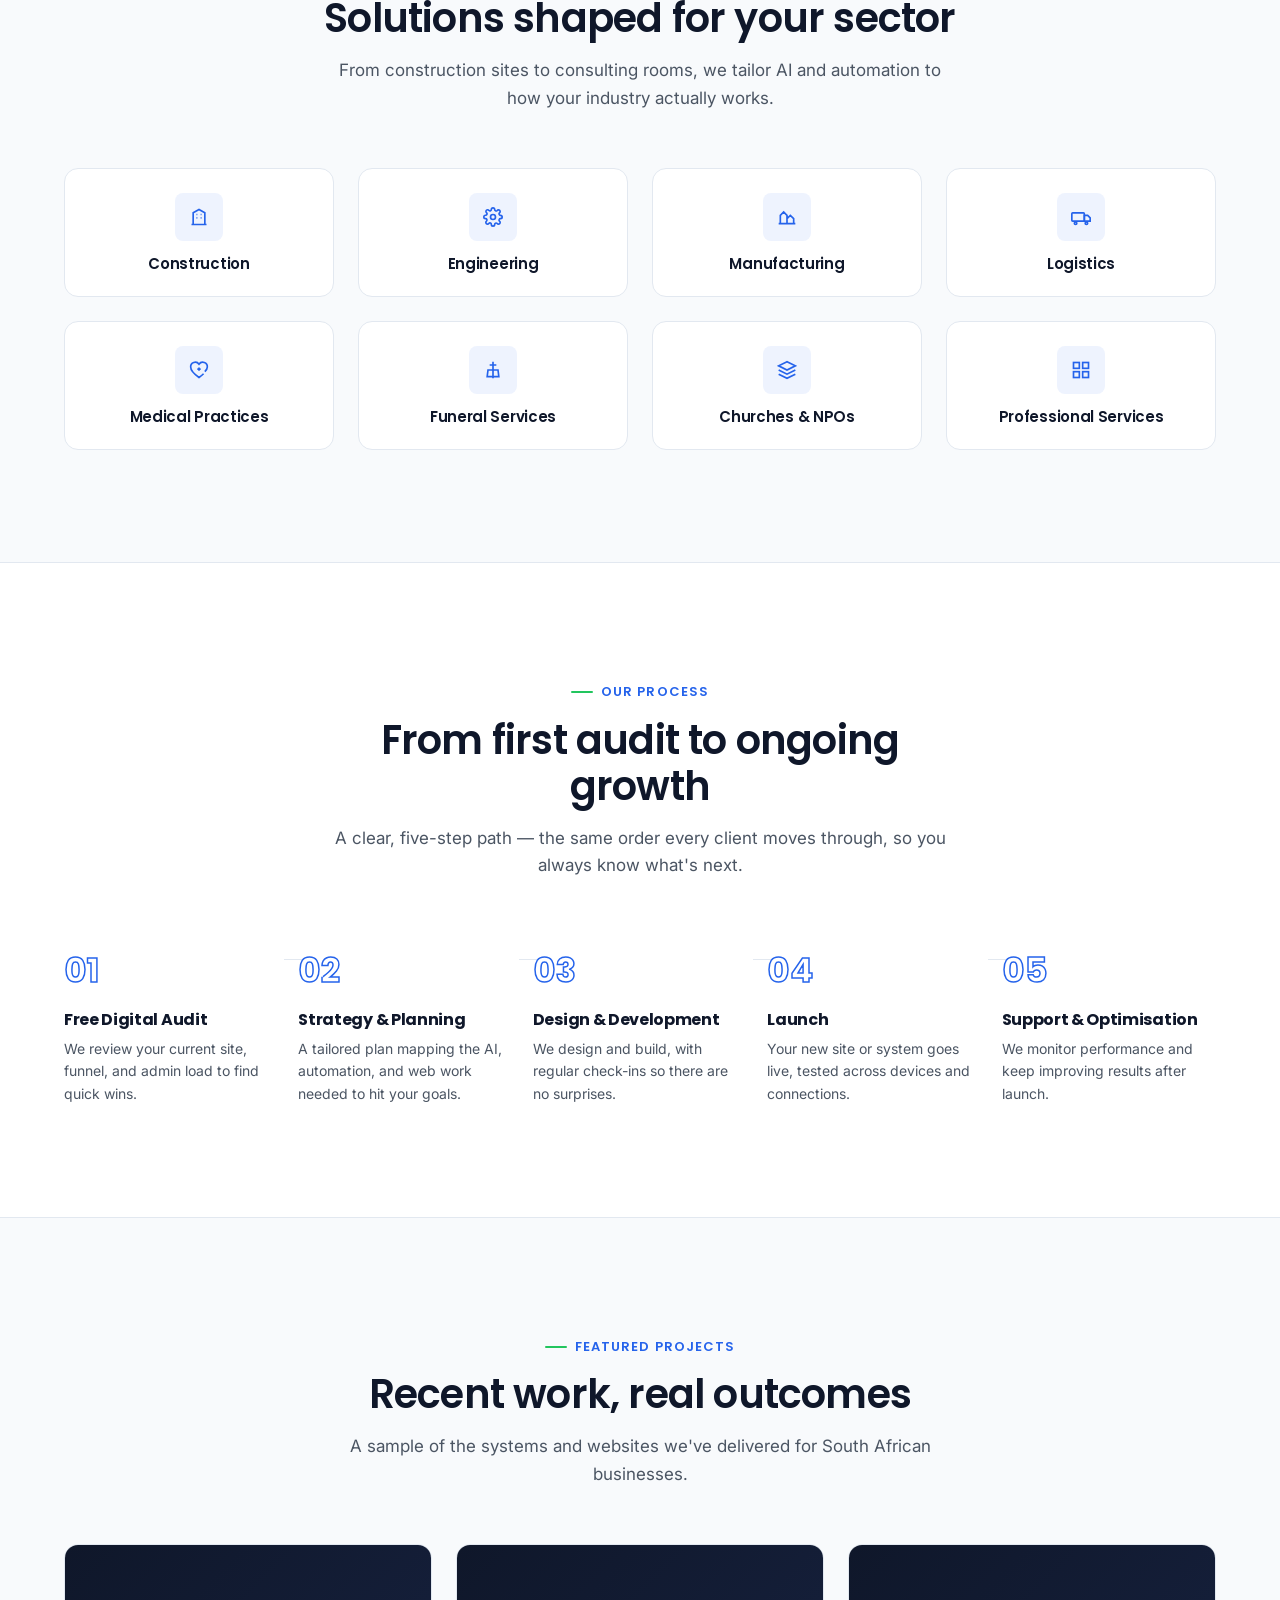
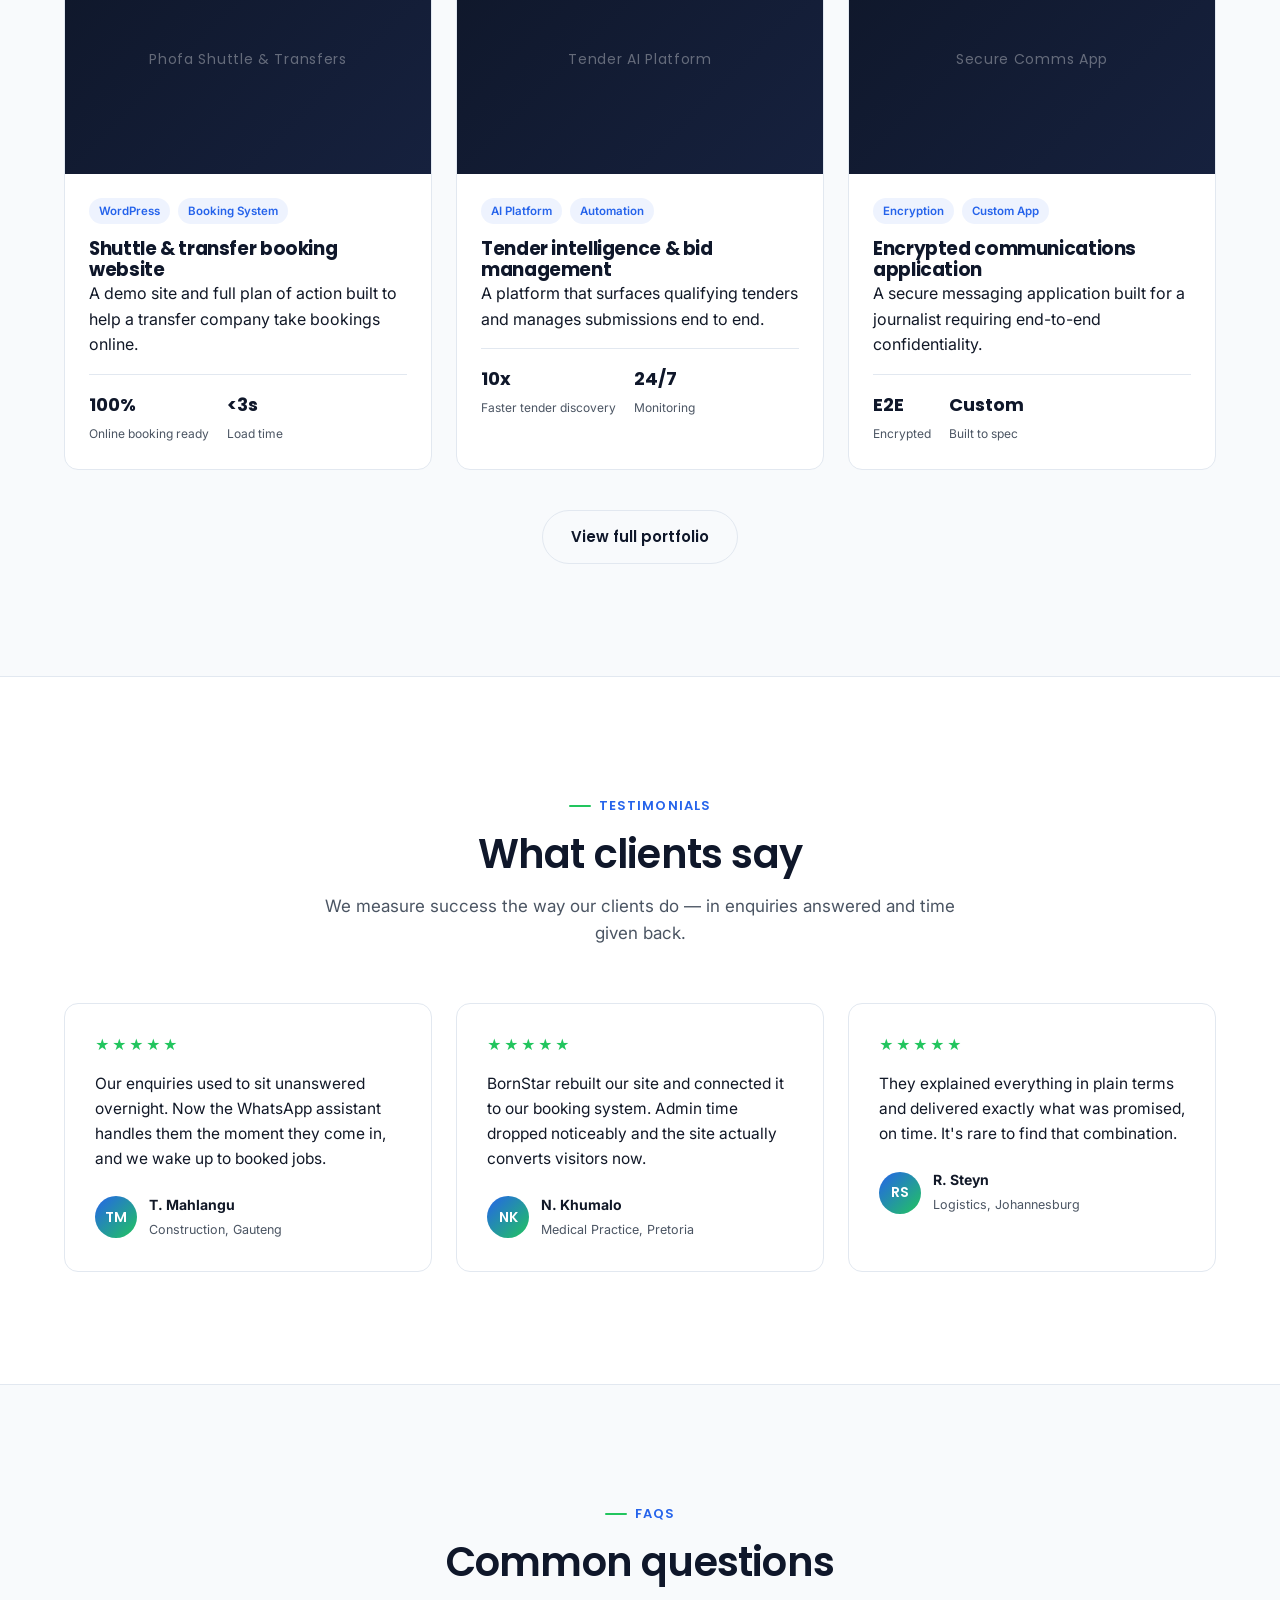
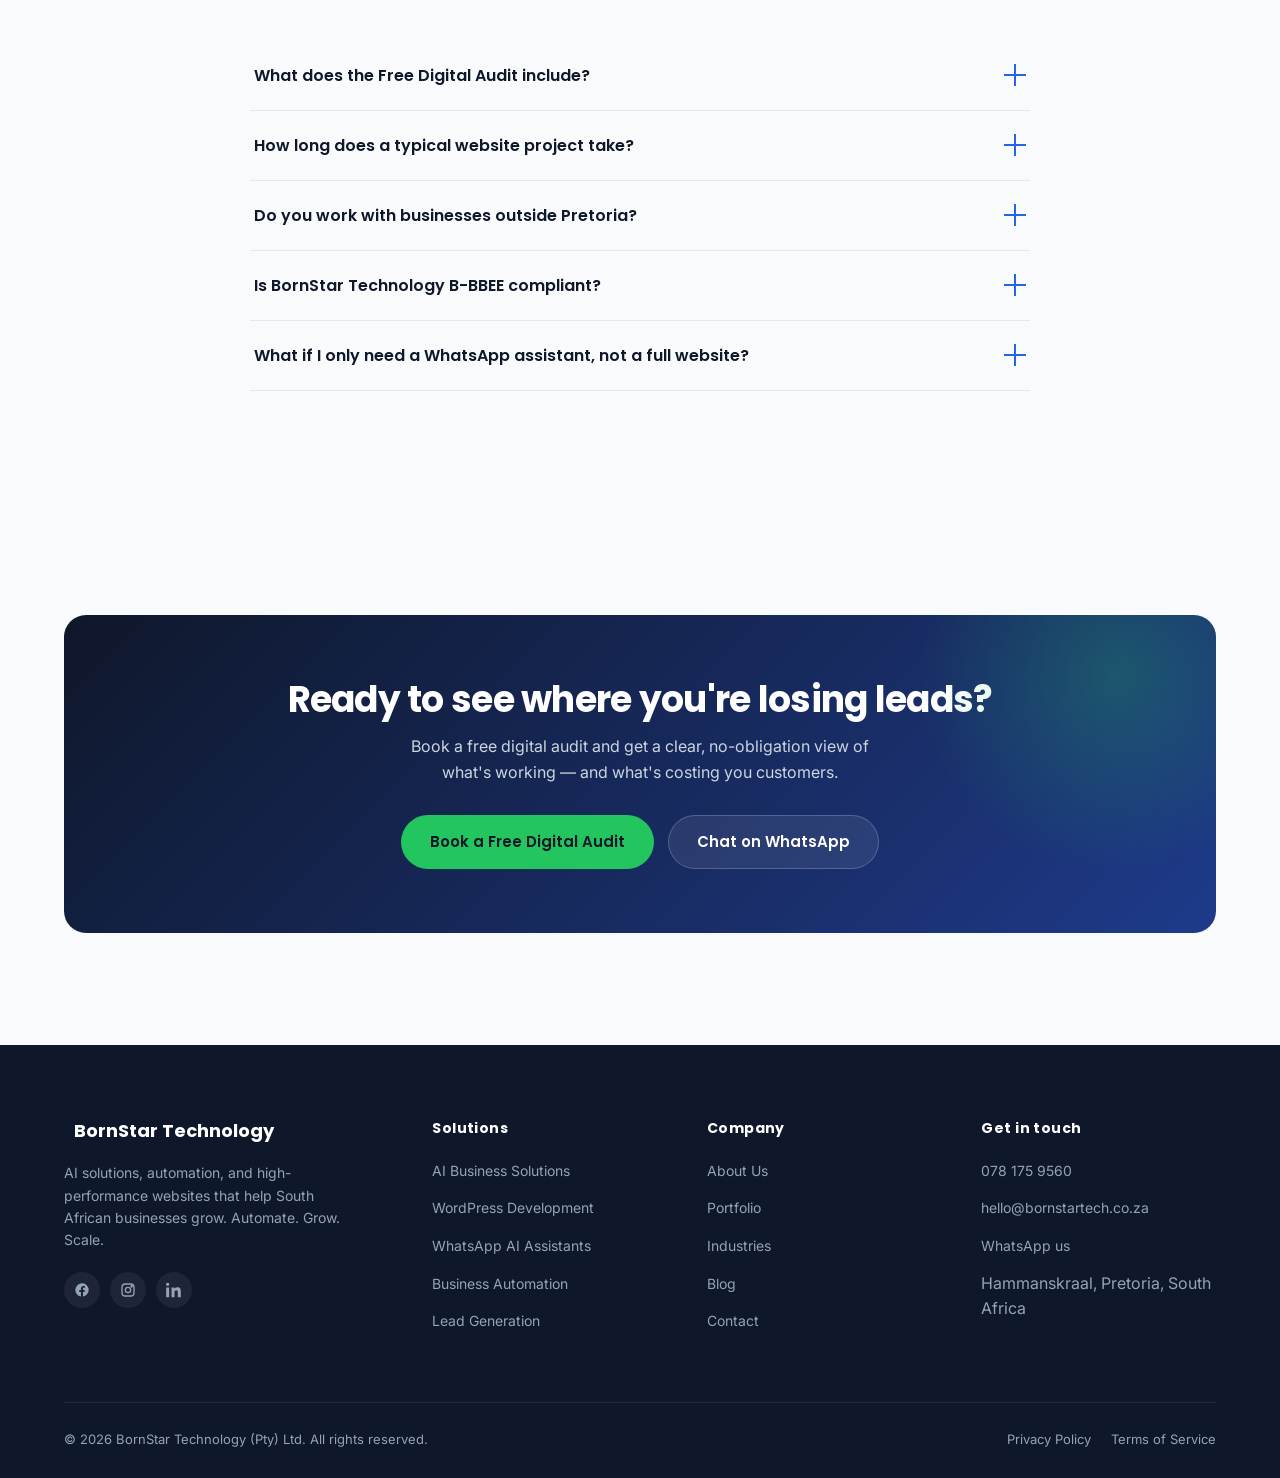
==== commit 5cb5052a: "Add files via upload" ====
--- a/index.html
+++ b/index.html
@@ -22,7 +22,805 @@
 <link rel="preconnect" href="https://fonts.googleapis.com">
 <link rel="preconnect" href="https://fonts.gstatic.com" crossorigin>
 <link href="https://fonts.googleapis.com/css2?family=Poppins:wght@500;600;700&family=Inter:wght@400;500;600&display=swap" rel="stylesheet">
-<link rel="stylesheet" href="css/style.css">
+<style>
+/* ==========================================================================
+   BornStar Technology — Design System
+   ========================================================================== */
+
+:root {
+  /* Brand palette (from brief) */
+  --color-primary: #2563EB;
+  --color-primary-dark: #1D4ED8;
+  --color-secondary: #0F172A;
+  --color-accent: #22C55E;
+  --color-bg: #F8FAFC;
+  --color-text: #111827;
+  --color-text-muted: #4B5563;
+  --color-border: #E2E8F0;
+  --color-white: #FFFFFF;
+  --color-whatsapp: #25D366;
+
+  /* Surfaces */
+  --surface-card: #FFFFFF;
+  --surface-dark: #0F172A;
+  --surface-dark-2: #16213E;
+
+  /* Type */
+  --font-heading: 'Poppins', sans-serif;
+  --font-body: 'Inter', sans-serif;
+
+  /* Radii & shadows */
+  --radius-sm: 8px;
+  --radius-md: 14px;
+  --radius-lg: 22px;
+  --radius-pill: 999px;
+  --shadow-sm: 0 1px 2px rgba(15, 23, 42, 0.06);
+  --shadow-md: 0 8px 24px rgba(15, 23, 42, 0.08);
+  --shadow-lg: 0 20px 48px rgba(15, 23, 42, 0.14);
+  --shadow-glow: 0 0 0 1px rgba(37, 99, 235, 0.08), 0 12px 32px rgba(37, 99, 235, 0.16);
+
+  /* Layout */
+  --max-width: 1200px;
+  --section-pad: 112px;
+}
+
+@media (max-width: 768px) {
+  :root { --section-pad: 64px; }
+}
+
+* { box-sizing: border-box; margin: 0; padding: 0; }
+
+html { scroll-behavior: smooth; }
+
+@media (prefers-reduced-motion: reduce) {
+  html { scroll-behavior: auto; }
+  * { animation-duration: 0.01ms !important; animation-iteration-count: 1 !important; transition-duration: 0.01ms !important; }
+}
+
+body {
+  font-family: var(--font-body);
+  color: var(--color-text);
+  background: var(--color-bg);
+  line-height: 1.6;
+  -webkit-font-smoothing: antialiased;
+  overflow-x: hidden;
+}
+
+img { max-width: 100%; display: block; }
+
+a { color: inherit; text-decoration: none; }
+
+ul { list-style: none; }
+
+h1, h2, h3, h4 {
+  font-family: var(--font-heading);
+  color: var(--color-secondary);
+  line-height: 1.15;
+  letter-spacing: -0.02em;
+}
+
+:focus-visible {
+  outline: 2px solid var(--color-primary);
+  outline-offset: 3px;
+  border-radius: 4px;
+}
+
+.container {
+  max-width: var(--max-width);
+  margin: 0 auto;
+  padding: 0 24px;
+}
+
+.section {
+  padding: var(--section-pad) 0;
+}
+
+.section-alt {
+  background: var(--color-white);
+  border-top: 1px solid var(--color-border);
+  border-bottom: 1px solid var(--color-border);
+}
+
+.section-dark {
+  background: var(--color-secondary);
+  color: #CBD5E1;
+}
+.section-dark h2, .section-dark h3 { color: var(--color-white); }
+
+.eyebrow {
+  display: inline-flex;
+  align-items: center;
+  gap: 8px;
+  font-family: var(--font-heading);
+  font-size: 13px;
+  font-weight: 600;
+  letter-spacing: 0.08em;
+  text-transform: uppercase;
+  color: var(--color-primary);
+  margin-bottom: 14px;
+}
+.eyebrow::before {
+  content: "";
+  width: 22px;
+  height: 2px;
+  background: var(--color-accent);
+  border-radius: 2px;
+}
+
+.section-head {
+  max-width: 640px;
+  margin-bottom: 56px;
+}
+.section-head.center { margin-left: auto; margin-right: auto; text-align: center; }
+
+.section-head h2 {
+  font-size: clamp(28px, 4vw, 40px);
+  font-weight: 600;
+  margin-bottom: 16px;
+}
+
+.section-head p {
+  color: var(--color-text-muted);
+  font-size: 17px;
+}
+
+/* ---------- Buttons ---------- */
+.btn {
+  display: inline-flex;
+  align-items: center;
+  justify-content: center;
+  gap: 8px;
+  font-family: var(--font-heading);
+  font-weight: 600;
+  font-size: 15px;
+  padding: 14px 28px;
+  border-radius: var(--radius-pill);
+  border: 1px solid transparent;
+  cursor: pointer;
+  transition: transform 0.2s ease, box-shadow 0.2s ease, background 0.2s ease, color 0.2s ease;
+  white-space: nowrap;
+}
+.btn:hover { transform: translateY(-2px); }
+
+.btn-primary {
+  background: var(--color-primary);
+  color: var(--color-white);
+  box-shadow: var(--shadow-glow);
+}
+.btn-primary:hover { background: var(--color-primary-dark); }
+
+.btn-secondary {
+  background: transparent;
+  color: var(--color-secondary);
+  border-color: var(--color-border);
+}
+.btn-secondary:hover { border-color: var(--color-secondary); background: var(--color-white); }
+
+.btn-accent {
+  background: var(--color-accent);
+  color: var(--color-secondary);
+}
+.btn-accent:hover { background: #1ea852; }
+
+.btn-ghost-light {
+  background: rgba(255,255,255,0.08);
+  color: var(--color-white);
+  border-color: rgba(255,255,255,0.2);
+}
+.btn-ghost-light:hover { background: rgba(255,255,255,0.16); }
+
+.btn-block { width: 100%; }
+.btn-sm { padding: 10px 18px; font-size: 13px; }
+
+/* ---------- Header ---------- */
+.site-header {
+  position: sticky;
+  top: 0;
+  z-index: 100;
+  background: rgba(248, 250, 252, 0.85);
+  backdrop-filter: blur(10px);
+  -webkit-backdrop-filter: blur(10px);
+  border-bottom: 1px solid var(--color-border);
+}
+
+.nav {
+  display: flex;
+  align-items: center;
+  justify-content: space-between;
+  height: 76px;
+}
+
+.logo {
+  display: flex;
+  align-items: center;
+  gap: 10px;
+  font-family: var(--font-heading);
+  font-weight: 700;
+  font-size: 19px;
+  color: var(--color-secondary);
+}
+.logo .mark {
+  width: 34px;
+  height: 34px;
+  border-radius: 9px;
+  background: linear-gradient(135deg, var(--color-primary), var(--color-accent));
+  position: relative;
+  flex-shrink: 0;
+}
+.logo .mark::after {
+  content: "";
+  position: absolute;
+  inset: 9px;
+  border-radius: 3px;
+  background: var(--color-white);
+  clip-path: polygon(0 100%, 35% 40%, 55% 65%, 100% 0, 100% 20%, 55% 90%, 35% 65%, 0 100%);
+}
+
+.nav-links {
+  display: flex;
+  align-items: center;
+  gap: 36px;
+}
+.nav-links a {
+  font-size: 14.5px;
+  font-weight: 500;
+  color: var(--color-text-muted);
+  transition: color 0.2s ease;
+  position: relative;
+}
+.nav-links a:hover, .nav-links a.active { color: var(--color-secondary); }
+.nav-links a.active::after {
+  content: "";
+  position: absolute;
+  left: 0; right: 0; bottom: -26px;
+  height: 2px;
+  background: var(--color-primary);
+}
+
+.nav-actions { display: flex; align-items: center; gap: 12px; }
+
+.nav-toggle {
+  display: none;
+  flex-direction: column;
+  gap: 5px;
+  background: none;
+  border: none;
+  cursor: pointer;
+  padding: 8px;
+}
+.nav-toggle span { width: 22px; height: 2px; background: var(--color-secondary); border-radius: 2px; transition: 0.25s ease; }
+
+@media (max-width: 900px) {
+  .nav-links { position: fixed; top: 76px; left: 0; right: 0; bottom: 0; background: var(--color-white);
+    flex-direction: column; align-items: flex-start; padding: 32px 24px; gap: 24px; transform: translateX(100%);
+    transition: transform 0.3s ease; overflow-y: auto; }
+  .nav-links.open { transform: translateX(0); }
+  .nav-links a.active::after { display: none; }
+  .nav-toggle { display: flex; }
+  .nav-actions .btn-secondary { display: none; }
+}
+
+/* ---------- Hero ---------- */
+.hero {
+  padding: 88px 0 var(--section-pad);
+  position: relative;
+  overflow: hidden;
+}
+.hero-grid {
+  display: grid;
+  grid-template-columns: 1.05fr 0.95fr;
+  gap: 56px;
+  align-items: center;
+}
+@media (max-width: 960px) {
+  .hero-grid { grid-template-columns: 1fr; }
+}
+
+.hero-copy .eyebrow { color: var(--color-primary); }
+
+.hero h1 {
+  font-size: clamp(34px, 5vw, 56px);
+  font-weight: 700;
+  margin-bottom: 22px;
+}
+.hero h1 .accent-underline {
+  position: relative;
+  white-space: nowrap;
+}
+.hero h1 .accent-underline::after {
+  content: "";
+  position: absolute;
+  left: 0; right: 0; bottom: 6px;
+  height: 10px;
+  background: rgba(34, 197, 94, 0.35);
+  z-index: -1;
+  border-radius: 3px;
+}
+
+.hero p.lead {
+  font-size: 18px;
+  color: var(--color-text-muted);
+  max-width: 520px;
+  margin-bottom: 34px;
+}
+
+.hero-actions { display: flex; gap: 14px; flex-wrap: wrap; margin-bottom: 40px; }
+
+.hero-trust {
+  display: flex;
+  gap: 28px;
+  flex-wrap: wrap;
+  font-size: 13.5px;
+  color: var(--color-text-muted);
+}
+.hero-trust li { display: flex; align-items: center; gap: 8px; }
+.hero-trust svg { flex-shrink: 0; color: var(--color-accent); }
+
+/* Signature element: animated automation flow graphic */
+.flow-graphic {
+  position: relative;
+  aspect-ratio: 1 / 1;
+  max-width: 480px;
+  margin: 0 auto;
+}
+.flow-graphic svg { width: 100%; height: 100%; overflow: visible; }
+.flow-path {
+  fill: none;
+  stroke: var(--color-border);
+  stroke-width: 2;
+}
+.flow-path.animated {
+  stroke: var(--color-primary);
+  stroke-dasharray: 8 10;
+  animation: dash-flow 3.2s linear infinite;
+}
+@keyframes dash-flow { to { stroke-dashoffset: -180; } }
+
+.flow-node {
+  fill: var(--color-white);
+  stroke: var(--color-primary);
+  stroke-width: 2;
+}
+.flow-node.accent { stroke: var(--color-accent); }
+.flow-pulse {
+  fill: var(--color-accent);
+  opacity: 0;
+  animation: pulse-travel 3.2s ease-in-out infinite;
+}
+@keyframes pulse-travel {
+  0% { opacity: 0; }
+  8% { opacity: 1; }
+  85% { opacity: 1; }
+  100% { opacity: 0; }
+}
+.flow-label {
+  font-family: var(--font-heading);
+  font-size: 10.5px;
+  font-weight: 600;
+  fill: var(--color-secondary);
+}
+.flow-sub {
+  font-family: var(--font-body);
+  font-size: 9px;
+  fill: #94A3B8;
+}
+
+@media (prefers-reduced-motion: reduce) {
+  .flow-path.animated { animation: none; }
+  .flow-pulse { animation: none; opacity: 0; }
+}
+
+/* ---------- Logo / trust strip ---------- */
+.trust-strip {
+  padding: 32px 0;
+  border-top: 1px solid var(--color-border);
+  border-bottom: 1px solid var(--color-border);
+  background: var(--color-white);
+}
+.trust-strip .container {
+  display: flex;
+  align-items: center;
+  justify-content: space-between;
+  flex-wrap: wrap;
+  gap: 20px 40px;
+}
+.trust-strip p { font-size: 13px; color: #94A3B8; text-transform: uppercase; letter-spacing: 0.08em; font-weight: 600; }
+.trust-tags { display: flex; gap: 28px; flex-wrap: wrap; }
+.trust-tags span { font-family: var(--font-heading); font-weight: 600; color: #94A3B8; font-size: 15px; }
+
+/* ---------- Cards: Services ---------- */
+.grid {
+  display: grid;
+  gap: 24px;
+}
+.grid-3 { grid-template-columns: repeat(3, 1fr); }
+.grid-4 { grid-template-columns: repeat(4, 1fr); }
+.grid-2 { grid-template-columns: repeat(2, 1fr); }
+@media (max-width: 960px) {
+  .grid-3, .grid-4 { grid-template-columns: repeat(2, 1fr); }
+}
+@media (max-width: 640px) {
+  .grid-3, .grid-4, .grid-2 { grid-template-columns: 1fr; }
+}
+
+.card {
+  background: var(--surface-card);
+  border: 1px solid var(--color-border);
+  border-radius: var(--radius-md);
+  padding: 32px;
+  transition: transform 0.25s ease, box-shadow 0.25s ease, border-color 0.25s ease;
+}
+.card:hover { transform: translateY(-4px); box-shadow: var(--shadow-md); border-color: transparent; }
+
+.card-icon {
+  width: 48px;
+  height: 48px;
+  border-radius: var(--radius-sm);
+  background: rgba(37, 99, 235, 0.08);
+  color: var(--color-primary);
+  display: flex;
+  align-items: center;
+  justify-content: center;
+  margin-bottom: 20px;
+}
+
+.card h3 { font-size: 19px; font-weight: 600; margin-bottom: 10px; }
+.card p { color: var(--color-text-muted); font-size: 15px; margin-bottom: 16px; }
+.card-link { font-size: 14px; font-weight: 600; color: var(--color-primary); display: inline-flex; align-items: center; gap: 6px; }
+.card-link svg { transition: transform 0.2s ease; }
+.card:hover .card-link svg { transform: translateX(3px); }
+
+/* ---------- Why choose us ---------- */
+.feature-row {
+  display: flex;
+  gap: 20px;
+  padding: 28px 0;
+  border-bottom: 1px solid var(--color-border);
+}
+.feature-row:last-child { border-bottom: none; }
+.feature-row .num {
+  font-family: var(--font-heading);
+  font-weight: 700;
+  font-size: 14px;
+  color: var(--color-primary);
+  background: rgba(37,99,235,0.08);
+  width: 34px; height: 34px;
+  border-radius: 50%;
+  display: flex; align-items: center; justify-content: center;
+  flex-shrink: 0;
+}
+.feature-row h4 { font-size: 17px; margin-bottom: 6px; }
+.feature-row p { color: var(--color-text-muted); font-size: 15px; }
+
+/* ---------- Industries ---------- */
+.industry-chip {
+  background: var(--color-white);
+  border: 1px solid var(--color-border);
+  border-radius: var(--radius-md);
+  padding: 24px 20px;
+  text-align: center;
+  transition: 0.2s ease;
+}
+.industry-chip:hover { border-color: var(--color-primary); background: rgba(37,99,235,0.03); }
+.industry-chip .card-icon { margin: 0 auto 14px; }
+.industry-chip h4 { font-size: 15px; font-weight: 600; }
+
+/* ---------- Process timeline ---------- */
+.process-list { display: grid; grid-template-columns: repeat(5, 1fr); gap: 20px; counter-reset: step; }
+@media (max-width: 960px) { .process-list { grid-template-columns: repeat(2, 1fr); } }
+@media (max-width: 640px) { .process-list { grid-template-columns: 1fr; } }
+
+.process-step { position: relative; padding-top: 8px; }
+.process-step .step-num {
+  font-family: var(--font-heading);
+  font-size: 34px;
+  font-weight: 700;
+  color: transparent;
+  -webkit-text-stroke: 1.5px var(--color-primary);
+  margin-bottom: 14px;
+  display: block;
+}
+.process-step h4 { font-size: 16px; margin-bottom: 8px; }
+.process-step p { font-size: 14px; color: var(--color-text-muted); }
+.process-step:not(:last-child)::after {
+  content: "";
+  position: absolute;
+  top: 24px; right: -26px;
+  width: 20px; height: 1px;
+  background: var(--color-border);
+}
+@media (max-width: 960px) { .process-step::after { display: none; } }
+
+/* ---------- Portfolio ---------- */
+.portfolio-card { border-radius: var(--radius-md); overflow: hidden; border: 1px solid var(--color-border); background: var(--color-white); }
+.portfolio-thumb {
+  aspect-ratio: 16/10;
+  background: linear-gradient(135deg, var(--color-secondary), var(--surface-dark-2));
+  position: relative;
+  display: flex; align-items: center; justify-content: center;
+  color: rgba(255,255,255,0.35);
+  font-family: var(--font-heading);
+  font-size: 14px;
+  letter-spacing: 0.05em;
+}
+.portfolio-body { padding: 24px; }
+.portfolio-tags { display: flex; gap: 8px; flex-wrap: wrap; margin-bottom: 14px; }
+.portfolio-tags span {
+  font-size: 11.5px;
+  font-weight: 600;
+  padding: 4px 10px;
+  border-radius: var(--radius-pill);
+  background: rgba(37,99,235,0.08);
+  color: var(--color-primary);
+}
+.portfolio-result { display: flex; gap: 18px; margin-top: 16px; padding-top: 16px; border-top: 1px solid var(--color-border); }
+.portfolio-result div strong { display: block; font-family: var(--font-heading); font-size: 18px; color: var(--color-secondary); }
+.portfolio-result div span { font-size: 12px; color: var(--color-text-muted); }
+
+/* ---------- Testimonials ---------- */
+.testimonial-card {
+  background: var(--color-white);
+  border: 1px solid var(--color-border);
+  border-radius: var(--radius-md);
+  padding: 30px;
+}
+.stars { color: var(--color-accent); font-size: 14px; margin-bottom: 16px; letter-spacing: 2px; }
+.testimonial-card p.quote { font-size: 15.5px; color: var(--color-text); margin-bottom: 22px; }
+.testimonial-person { display: flex; align-items: center; gap: 12px; }
+.avatar {
+  width: 42px; height: 42px; border-radius: 50%;
+  background: linear-gradient(135deg, var(--color-primary), var(--color-accent));
+  display: flex; align-items: center; justify-content: center;
+  color: white; font-family: var(--font-heading); font-weight: 600; font-size: 14px;
+}
+.testimonial-person strong { display: block; font-size: 14px; }
+.testimonial-person span { font-size: 12.5px; color: var(--color-text-muted); }
+
+/* ---------- FAQ ---------- */
+.faq-list { max-width: 780px; margin: 0 auto; }
+.faq-item { border-bottom: 1px solid var(--color-border); }
+.faq-q {
+  width: 100%;
+  display: flex;
+  align-items: center;
+  justify-content: space-between;
+  padding: 22px 4px;
+  background: none;
+  border: none;
+  text-align: left;
+  font-family: var(--font-heading);
+  font-size: 16px;
+  font-weight: 600;
+  color: var(--color-secondary);
+  cursor: pointer;
+}
+.faq-q .plus { flex-shrink: 0; width: 22px; height: 22px; position: relative; }
+.faq-q .plus::before, .faq-q .plus::after {
+  content: "";
+  position: absolute; background: var(--color-primary);
+  transition: transform 0.25s ease;
+}
+.faq-q .plus::before { top: 50%; left: 0; width: 100%; height: 2px; transform: translateY(-50%); }
+.faq-q .plus::after { left: 50%; top: 0; width: 2px; height: 100%; transform: translateX(-50%); }
+.faq-item.open .plus::after { transform: translateX(-50%) rotate(90deg); opacity: 0; }
+.faq-a {
+  max-height: 0;
+  overflow: hidden;
+  transition: max-height 0.3s ease, padding 0.3s ease;
+  color: var(--color-text-muted);
+  font-size: 15px;
+  padding: 0 4px;
+}
+.faq-item.open .faq-a { padding-bottom: 22px; }
+
+/* ---------- CTA banner ---------- */
+.cta-banner {
+  background: linear-gradient(135deg, var(--color-secondary) 0%, #1E3A8A 100%);
+  border-radius: var(--radius-lg);
+  padding: 64px;
+  text-align: center;
+  position: relative;
+  overflow: hidden;
+}
+.cta-banner::before {
+  content: "";
+  position: absolute;
+  width: 400px; height: 400px;
+  background: radial-gradient(circle, rgba(34,197,94,0.25), transparent 70%);
+  top: -140px; right: -100px;
+}
+.cta-banner h2 { color: var(--color-white); font-size: clamp(26px, 3.5vw, 36px); margin-bottom: 14px; }
+.cta-banner p { color: #CBD5E1; margin-bottom: 30px; max-width: 480px; margin-left: auto; margin-right: auto; }
+.cta-banner .hero-actions { justify-content: center; margin-bottom: 0; }
+
+@media (max-width: 640px) { .cta-banner { padding: 44px 24px; } }
+
+/* ---------- Page header (internal pages) ---------- */
+.page-header {
+  padding: 72px 0 56px;
+  background: var(--color-white);
+  border-bottom: 1px solid var(--color-border);
+  text-align: center;
+}
+.page-header .eyebrow { justify-content: center; }
+.page-header h1 { font-size: clamp(30px, 4.5vw, 46px); margin-bottom: 14px; }
+.page-header p { color: var(--color-text-muted); font-size: 17px; max-width: 620px; margin: 0 auto; }
+.breadcrumb { font-size: 13px; color: var(--color-text-muted); margin-bottom: 16px; justify-content: center; display: flex; gap: 6px; }
+.breadcrumb a { color: var(--color-primary); font-weight: 600; }
+
+/* ---------- Footer ---------- */
+.site-footer { background: var(--color-secondary); color: #94A3B8; padding: 72px 0 28px; }
+.footer-grid { display: grid; grid-template-columns: 1.4fr repeat(3, 1fr); gap: 40px; margin-bottom: 56px; }
+@media (max-width: 900px) { .footer-grid { grid-template-columns: 1fr 1fr; } }
+@media (max-width: 560px) { .footer-grid { grid-template-columns: 1fr; } }
+.footer-grid h5 { color: var(--color-white); font-family: var(--font-heading); font-size: 14px; margin-bottom: 18px; letter-spacing: 0.03em; }
+.footer-grid ul li { margin-bottom: 12px; }
+.footer-grid ul a { font-size: 14px; transition: color 0.2s ease; }
+.footer-grid ul a:hover { color: var(--color-white); }
+.footer-about p { font-size: 14px; margin: 16px 0 20px; max-width: 300px; }
+.footer-logo { display: flex; align-items: center; gap: 10px; font-family: var(--font-heading); font-weight: 700; font-size: 18px; color: var(--color-white); }
+.footer-social { display: flex; gap: 10px; }
+.footer-social a {
+  width: 36px; height: 36px; border-radius: 50%;
+  background: rgba(255,255,255,0.06);
+  display: flex; align-items: center; justify-content: center;
+  transition: background 0.2s ease;
+}
+.footer-social a:hover { background: var(--color-primary); }
+.footer-bottom {
+  border-top: 1px solid rgba(255,255,255,0.08);
+  padding-top: 26px;
+  display: flex; justify-content: space-between; align-items: center; flex-wrap: wrap; gap: 12px;
+  font-size: 13px;
+}
+.footer-bottom a:hover { color: var(--color-white); }
+.footer-legal { display: flex; gap: 20px; }
+
+/* ---------- WhatsApp floating button ---------- */
+.wa-float {
+  position: fixed;
+  right: 24px;
+  bottom: 24px;
+  z-index: 200;
+  width: 60px;
+  height: 60px;
+  border-radius: 50%;
+  background: var(--color-whatsapp);
+  display: flex;
+  align-items: center;
+  justify-content: center;
+  box-shadow: 0 10px 30px rgba(37, 211, 102, 0.45);
+  color: white;
+}
+.wa-float::before {
+  content: "";
+  position: absolute;
+  inset: 0;
+  border-radius: 50%;
+  background: var(--color-whatsapp);
+  animation: wa-pulse 2.4s ease-out infinite;
+  z-index: -1;
+}
+@keyframes wa-pulse {
+  0% { transform: scale(1); opacity: 0.55; }
+  100% { transform: scale(1.9); opacity: 0; }
+}
+.wa-tooltip {
+  position: absolute;
+  right: 72px;
+  top: 50%;
+  transform: translateY(-50%) translateX(6px);
+  background: var(--color-secondary);
+  color: white;
+  font-size: 13px;
+  font-weight: 500;
+  padding: 9px 14px;
+  border-radius: 8px;
+  white-space: nowrap;
+  opacity: 0;
+  pointer-events: none;
+  transition: opacity 0.2s ease, transform 0.2s ease;
+}
+.wa-float:hover .wa-tooltip { opacity: 1; transform: translateY(-50%) translateX(0); }
+@media (max-width: 640px) {
+  .wa-float { right: 16px; bottom: 16px; width: 54px; height: 54px; }
+  .wa-tooltip { display: none; }
+}
+@media (prefers-reduced-motion: reduce) {
+  .wa-float::before { animation: none; }
+}
+
+/* ---------- Forms ---------- */
+.form-grid { display: grid; grid-template-columns: 1fr 1fr; gap: 18px; }
+@media (max-width: 640px) { .form-grid { grid-template-columns: 1fr; } }
+.form-field { display: flex; flex-direction: column; gap: 8px; margin-bottom: 18px; }
+.form-field label { font-size: 13.5px; font-weight: 600; color: var(--color-secondary); }
+.form-field input, .form-field select, .form-field textarea {
+  font-family: var(--font-body);
+  font-size: 15px;
+  padding: 13px 16px;
+  border: 1px solid var(--color-border);
+  border-radius: var(--radius-sm);
+  background: var(--color-white);
+  color: var(--color-text);
+  transition: border-color 0.2s ease, box-shadow 0.2s ease;
+}
+.form-field input:focus, .form-field select:focus, .form-field textarea:focus {
+  border-color: var(--color-primary);
+  box-shadow: 0 0 0 3px rgba(37,99,235,0.12);
+  outline: none;
+}
+.form-note { font-size: 13px; color: var(--color-text-muted); margin-top: 14px; }
+
+.contact-info-card { background: var(--color-white); border: 1px solid var(--color-border); border-radius: var(--radius-md); padding: 28px; margin-bottom: 20px; }
+.contact-info-row { display: flex; gap: 14px; align-items: flex-start; margin-bottom: 20px; }
+.contact-info-row:last-child { margin-bottom: 0; }
+.contact-info-row .card-icon { width: 40px; height: 40px; margin-bottom: 0; flex-shrink: 0; }
+.contact-info-row h4 { font-size: 15px; margin-bottom: 4px; }
+.contact-info-row p, .contact-info-row a { font-size: 14px; color: var(--color-text-muted); }
+
+.map-placeholder {
+  aspect-ratio: 16/9;
+  border-radius: var(--radius-md);
+  background: repeating-linear-gradient(45deg, #EEF2F7, #EEF2F7 12px, #E5EAF1 12px, #E5EAF1 24px);
+  border: 1px solid var(--color-border);
+  display: flex; align-items: center; justify-content: center;
+  color: var(--color-text-muted);
+  font-size: 14px;
+  text-align: center;
+  padding: 20px;
+}
+
+/* ---------- Blog ---------- */
+.blog-card { background: var(--color-white); border: 1px solid var(--color-border); border-radius: var(--radius-md); overflow: hidden; }
+.blog-thumb {
+  aspect-ratio: 16/9;
+  background: linear-gradient(135deg, rgba(37,99,235,0.9), rgba(34,197,94,0.75));
+  display: flex; align-items: center; justify-content: center;
+}
+.blog-thumb svg { color: white; opacity: 0.9; }
+.blog-body { padding: 24px; }
+.blog-meta { display: flex; gap: 14px; font-size: 12.5px; color: var(--color-text-muted); margin-bottom: 12px; }
+.blog-body h3 { font-size: 18px; margin-bottom: 10px; }
+.blog-body p { font-size: 14.5px; color: var(--color-text-muted); margin-bottom: 16px; }
+.tag-pill { font-size: 11.5px; font-weight: 600; padding: 4px 10px; border-radius: var(--radius-pill); background: rgba(34,197,94,0.1); color: #15803D; display: inline-block; margin-bottom: 14px; }
+
+/* ---------- About ---------- */
+.values-grid { display: grid; grid-template-columns: repeat(4, 1fr); gap: 20px; }
+@media (max-width: 900px) { .values-grid { grid-template-columns: repeat(2, 1fr); } }
+@media (max-width: 560px) { .values-grid { grid-template-columns: 1fr; } }
+
+.stat-row { display: flex; gap: 48px; flex-wrap: wrap; }
+.stat-row div strong { display: block; font-family: var(--font-heading); font-size: 34px; color: var(--color-white); }
+.stat-row div span { font-size: 13.5px; color: #94A3B8; }
+
+/* ---------- Utility ---------- */
+.text-center { text-align: center; }
+.mt-40 { margin-top: 40px; }
+.reveal { opacity: 0; transform: translateY(18px); transition: opacity 0.6s ease, transform 0.6s ease; }
+.reveal.in-view { opacity: 1; transform: translateY(0); }
+
+.two-col { display: grid; grid-template-columns: 1fr 1fr; gap: 56px; align-items: center; }
+@media (max-width: 900px) { .two-col { grid-template-columns: 1fr; gap: 32px; } }
+
+.badge-row { display: flex; gap: 10px; flex-wrap: wrap; margin-top: 20px; }
+.badge {
+  font-size: 12.5px; font-weight: 600; padding: 6px 14px; border-radius: var(--radius-pill);
+  background: rgba(37,99,235,0.08); color: var(--color-primary);
+}
+
+.mock-panel {
+  background: var(--color-white);
+  border: 1px solid var(--color-border);
+  border-radius: var(--radius-lg);
+  padding: 28px;
+  box-shadow: var(--shadow-lg);
+}
+.mock-panel .mock-line { height: 10px; border-radius: 6px; background: #EEF2F7; margin-bottom: 12px; }
+.mock-panel .mock-line.short { width: 60%; }
+.mock-panel .mock-line.accent { background: var(--color-accent); width: 30%; height: 8px; }
+
+</style>
 
 <script type="application/ld+json">
 {
@@ -450,6 +1248,95 @@
   <span class="wa-tooltip">Chat with us on WhatsApp</span>
 </a>
 
-<script src="js/main.js"></script>
+<script>
+// BornStar Technology — shared behaviours
+document.addEventListener('DOMContentLoaded', function () {
+
+  // Mobile nav toggle
+  var toggle = document.querySelector('.nav-toggle');
+  var links = document.querySelector('.nav-links');
+  if (toggle && links) {
+    toggle.addEventListener('click', function () {
+      var isOpen = links.classList.toggle('open');
+      toggle.setAttribute('aria-expanded', isOpen ? 'true' : 'false');
+    });
+    links.querySelectorAll('a').forEach(function (a) {
+      a.addEventListener('click', function () { links.classList.remove('open'); });
+    });
+  }
+
+  // FAQ accordion
+  document.querySelectorAll('.faq-item').forEach(function (item) {
+    var q = item.querySelector('.faq-q');
+    var a = item.querySelector('.faq-a');
+    if (!q || !a) return;
+    q.addEventListener('click', function () {
+      var isOpen = item.classList.contains('open');
+      document.querySelectorAll('.faq-item.open').forEach(function (el) {
+        el.classList.remove('open');
+        el.querySelector('.faq-a').style.maxHeight = null;
+        el.querySelector('.faq-q').setAttribute('aria-expanded', 'false');
+      });
+      if (!isOpen) {
+        item.classList.add('open');
+        a.style.maxHeight = a.scrollHeight + 'px';
+        q.setAttribute('aria-expanded', 'true');
+      }
+    });
+  });
+
+  // Scroll reveal
+  var revealEls = document.querySelectorAll('.reveal');
+  if ('IntersectionObserver' in window && revealEls.length) {
+    var observer = new IntersectionObserver(function (entries) {
+      entries.forEach(function (entry) {
+        if (entry.isIntersecting) {
+          entry.target.classList.add('in-view');
+          observer.unobserve(entry.target);
+        }
+      });
+    }, { threshold: 0.15 });
+    revealEls.forEach(function (el) { observer.observe(el); });
+  } else {
+    revealEls.forEach(function (el) { el.classList.add('in-view'); });
+  }
+
+  // Active nav link based on current page
+  var path = window.location.pathname.split('/').pop() || 'index.html';
+  document.querySelectorAll('.nav-links a').forEach(function (a) {
+    var href = a.getAttribute('href');
+    if (href === path || (path === '' && href === 'index.html')) {
+      a.classList.add('active');
+    }
+  });
+
+  // Contact form -> mailto / WhatsApp fallback (static site, no backend)
+  var form = document.getElementById('contact-form');
+  if (form) {
+    form.addEventListener('submit', function (e) {
+      e.preventDefault();
+      var name = form.querySelector('#name').value.trim();
+      var email = form.querySelector('#email').value.trim();
+      var phone = form.querySelector('#phone') ? form.querySelector('#phone').value.trim() : '';
+      var service = form.querySelector('#service') ? form.querySelector('#service').value : '';
+      var message = form.querySelector('#message').value.trim();
+
+      var body = 'Name: ' + name + '\nEmail: ' + email + (phone ? '\nPhone: ' + phone : '') +
+        (service ? '\nInterested in: ' + service : '') + '\n\nMessage:\n' + message;
+
+      var mailto = 'mailto:hello@bornstartech.co.za?subject=' +
+        encodeURIComponent('New enquiry from ' + name) + '&body=' + encodeURIComponent(body);
+
+      window.location.href = mailto;
+
+      var status = document.getElementById('form-status');
+      if (status) {
+        status.textContent = "Opening your email app to send this through — or WhatsApp us directly using the button below.";
+      }
+    });
+  }
+});
+
+</script>
 </body>
 </html>
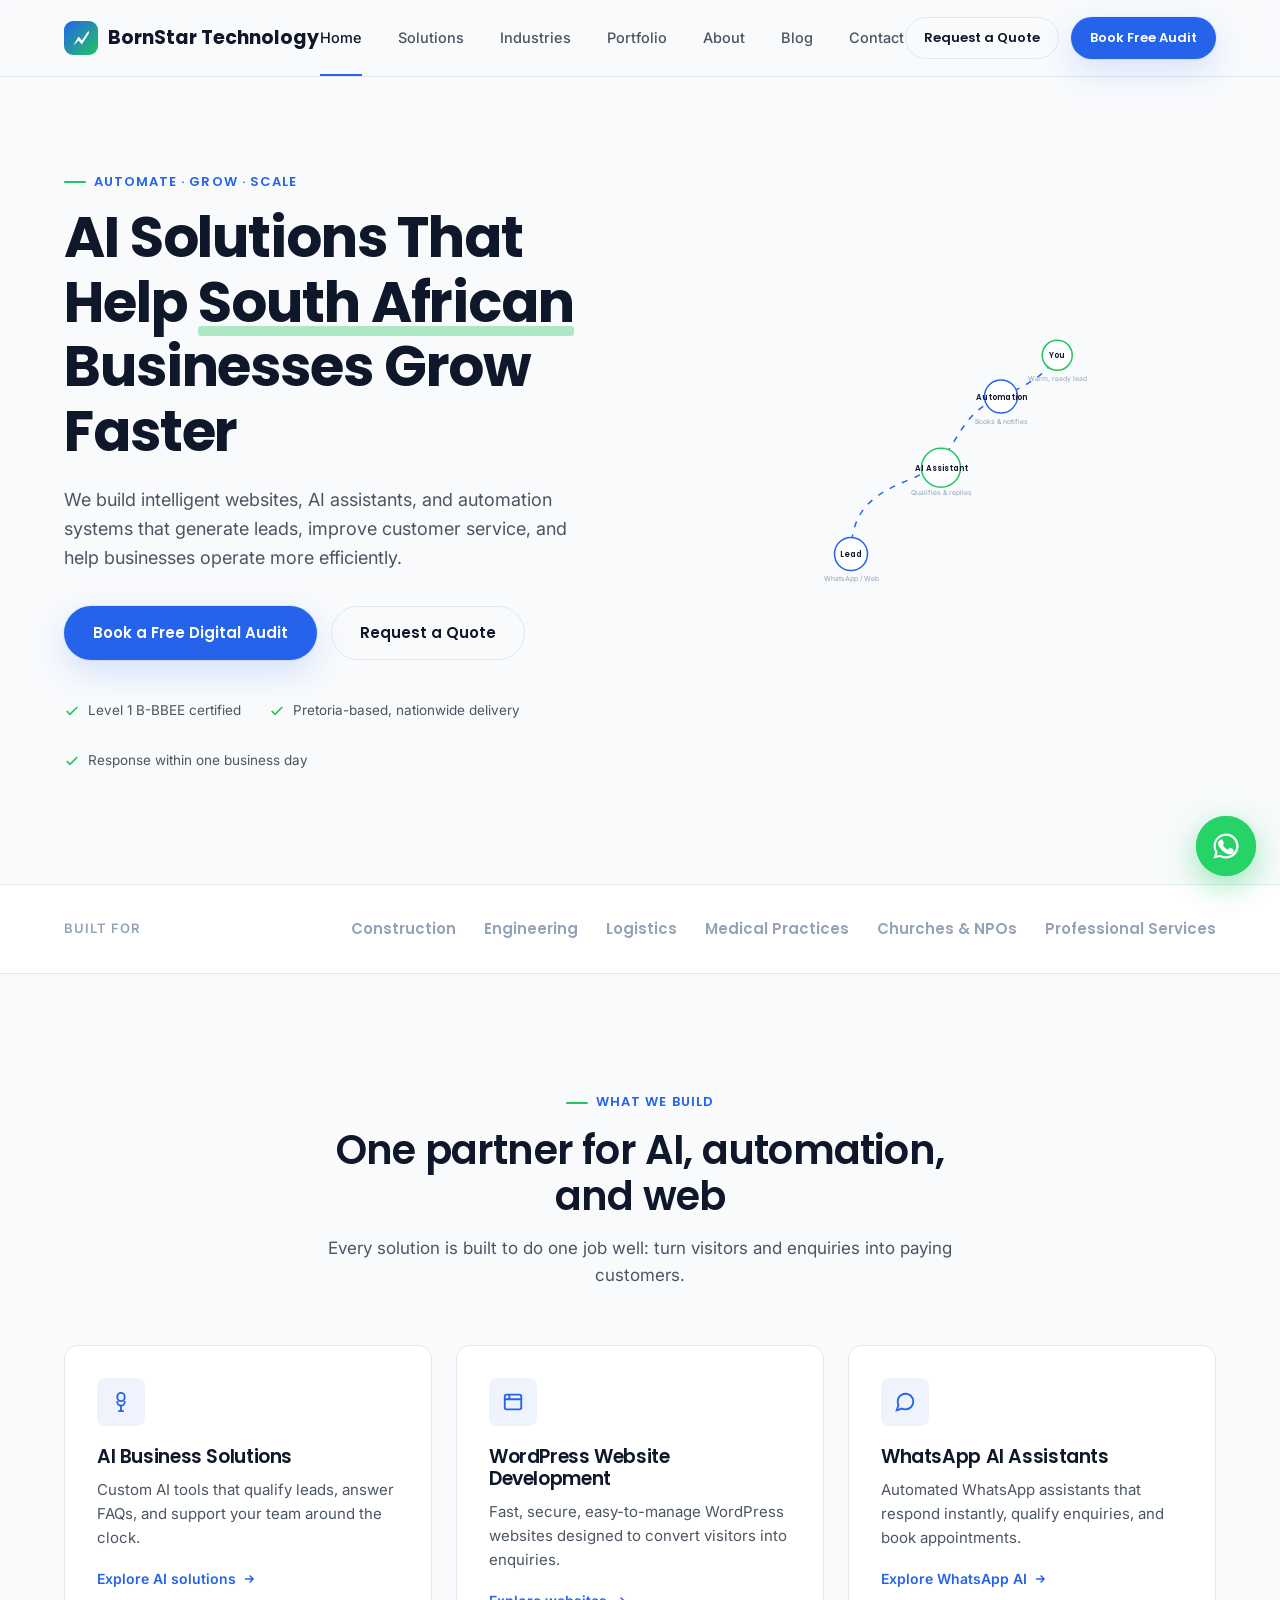
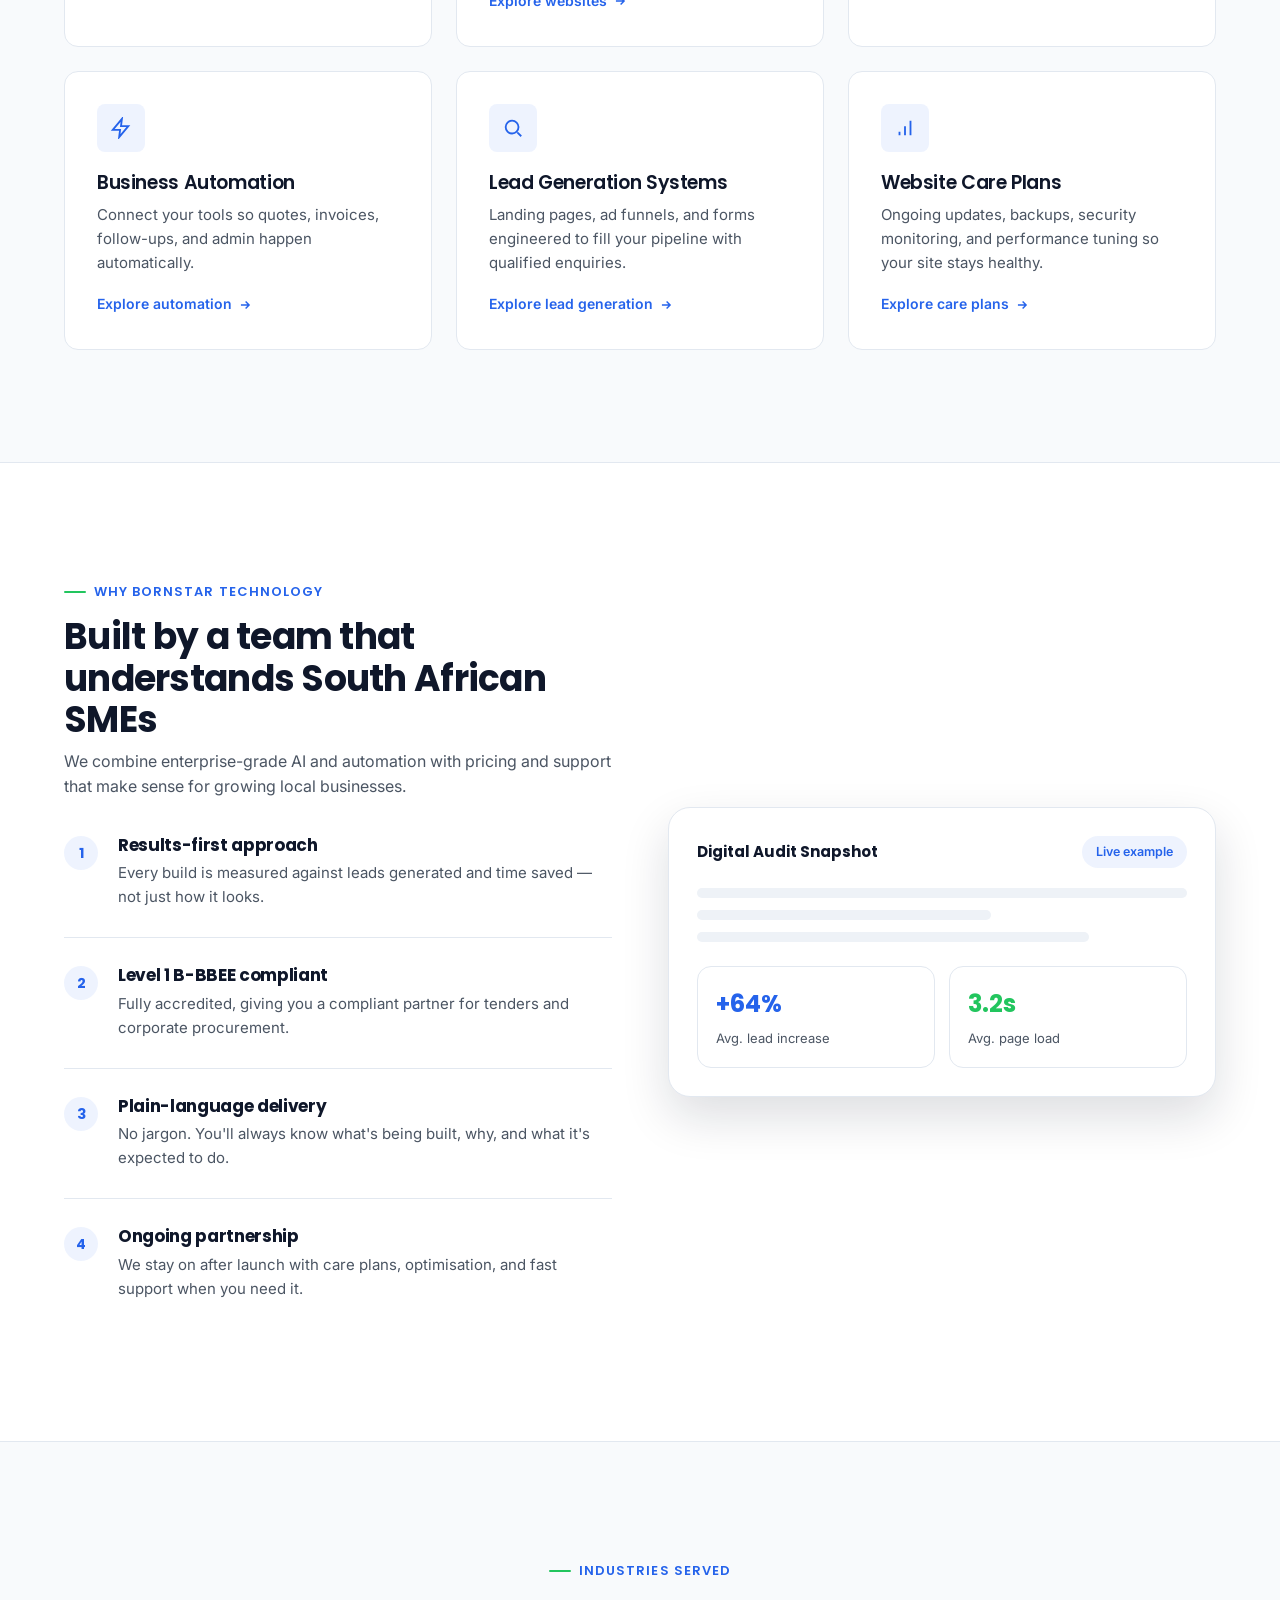
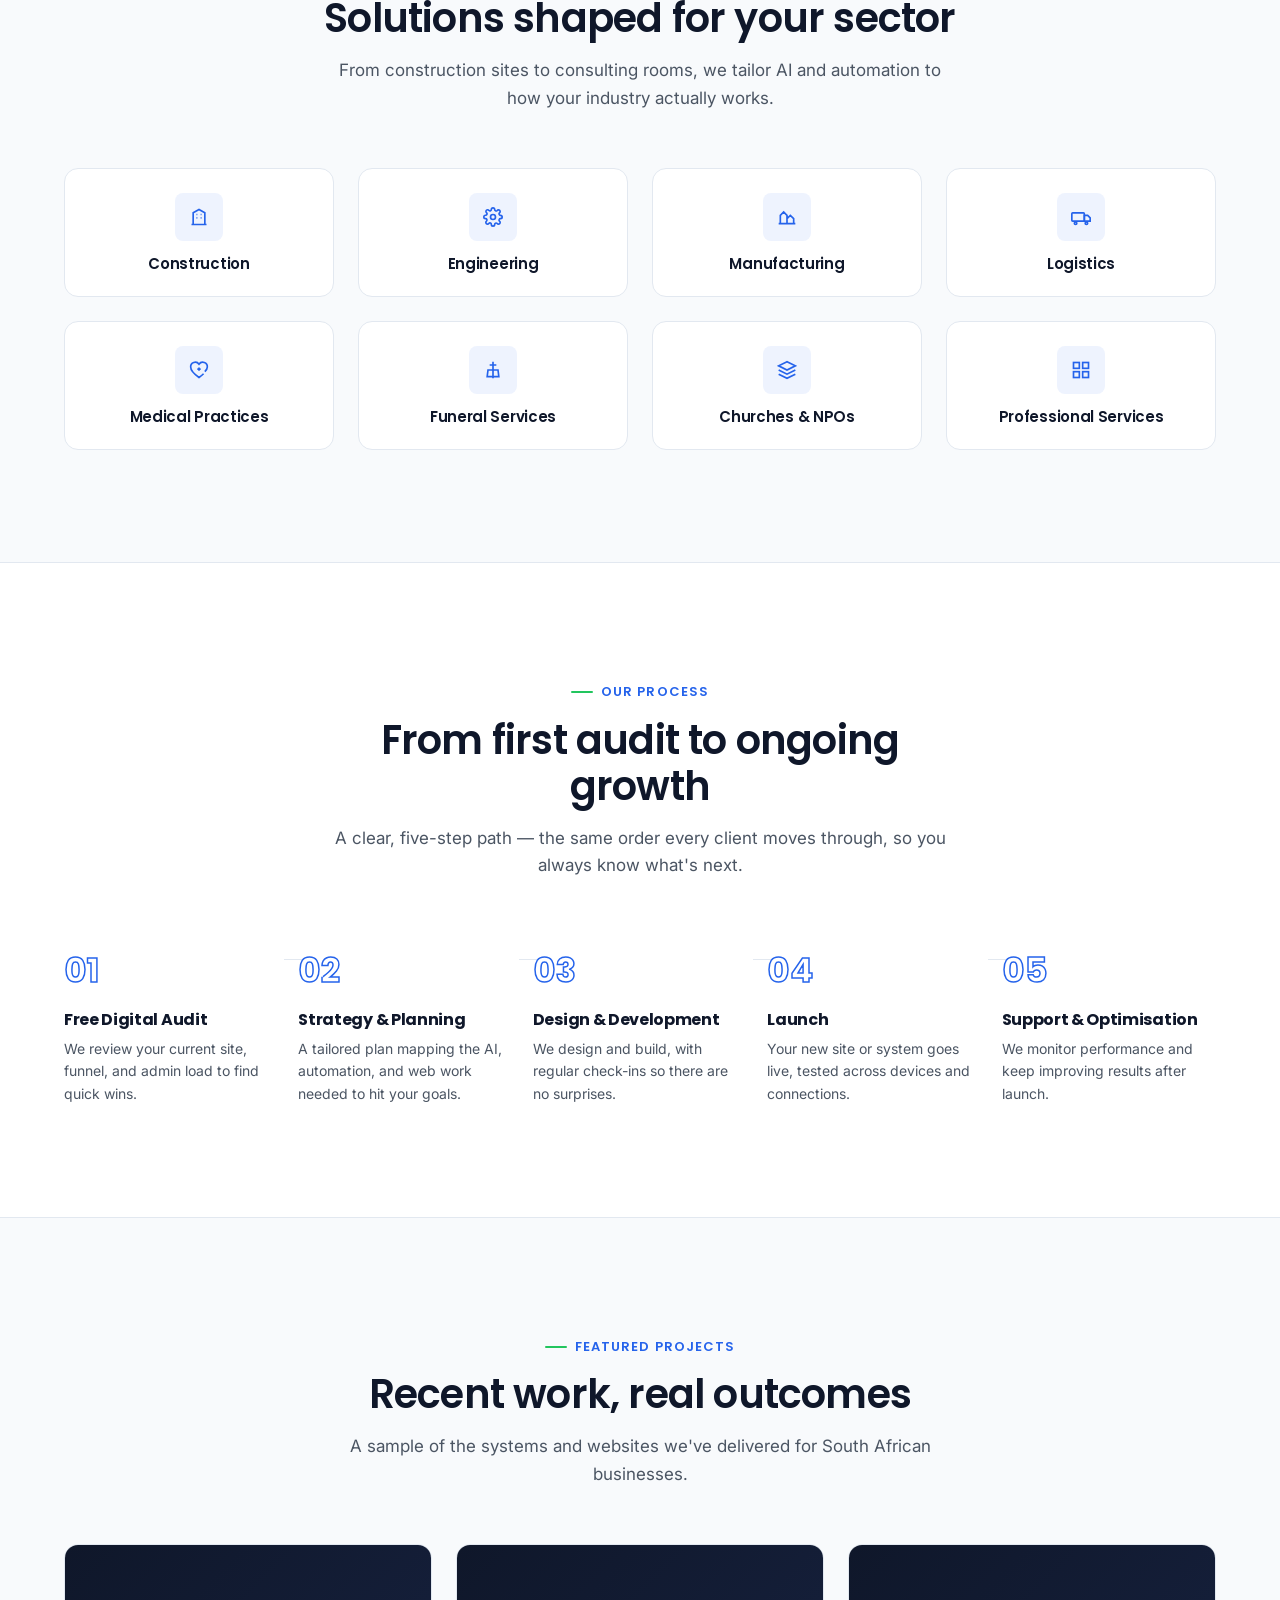
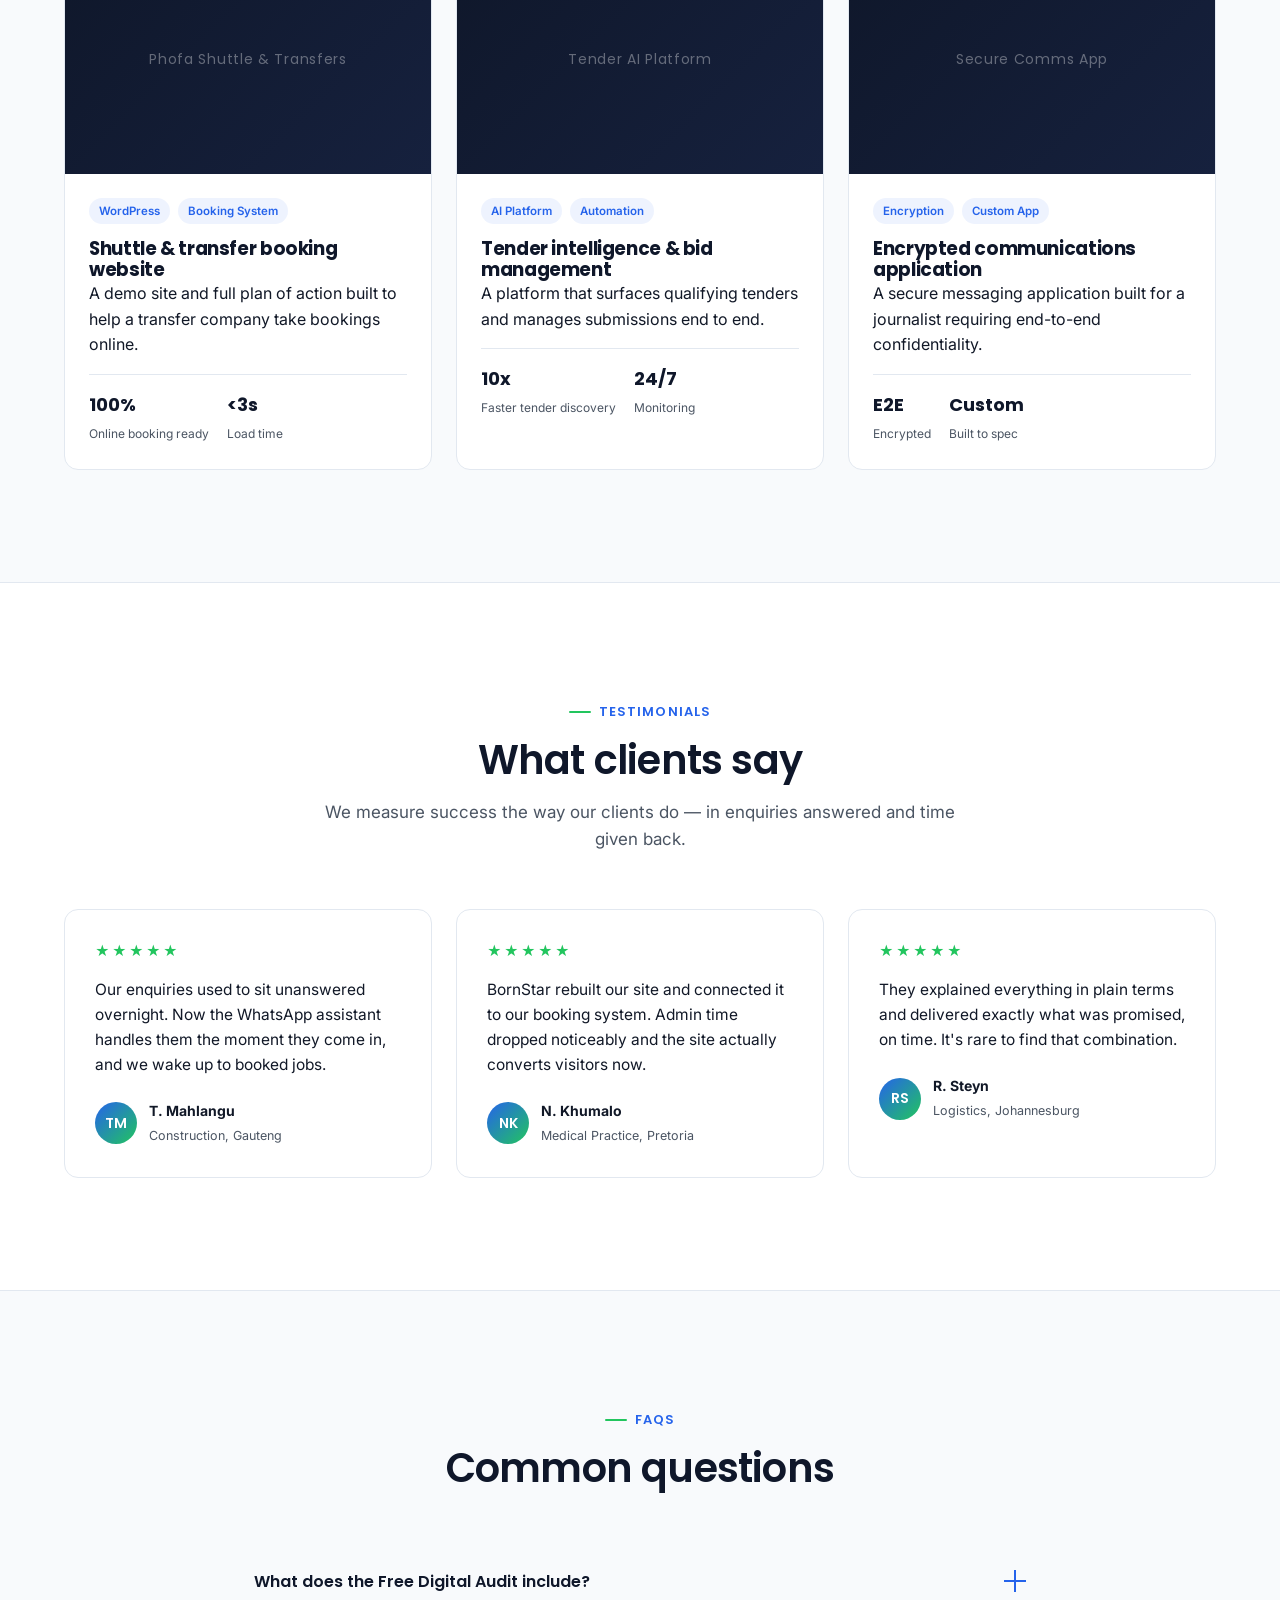
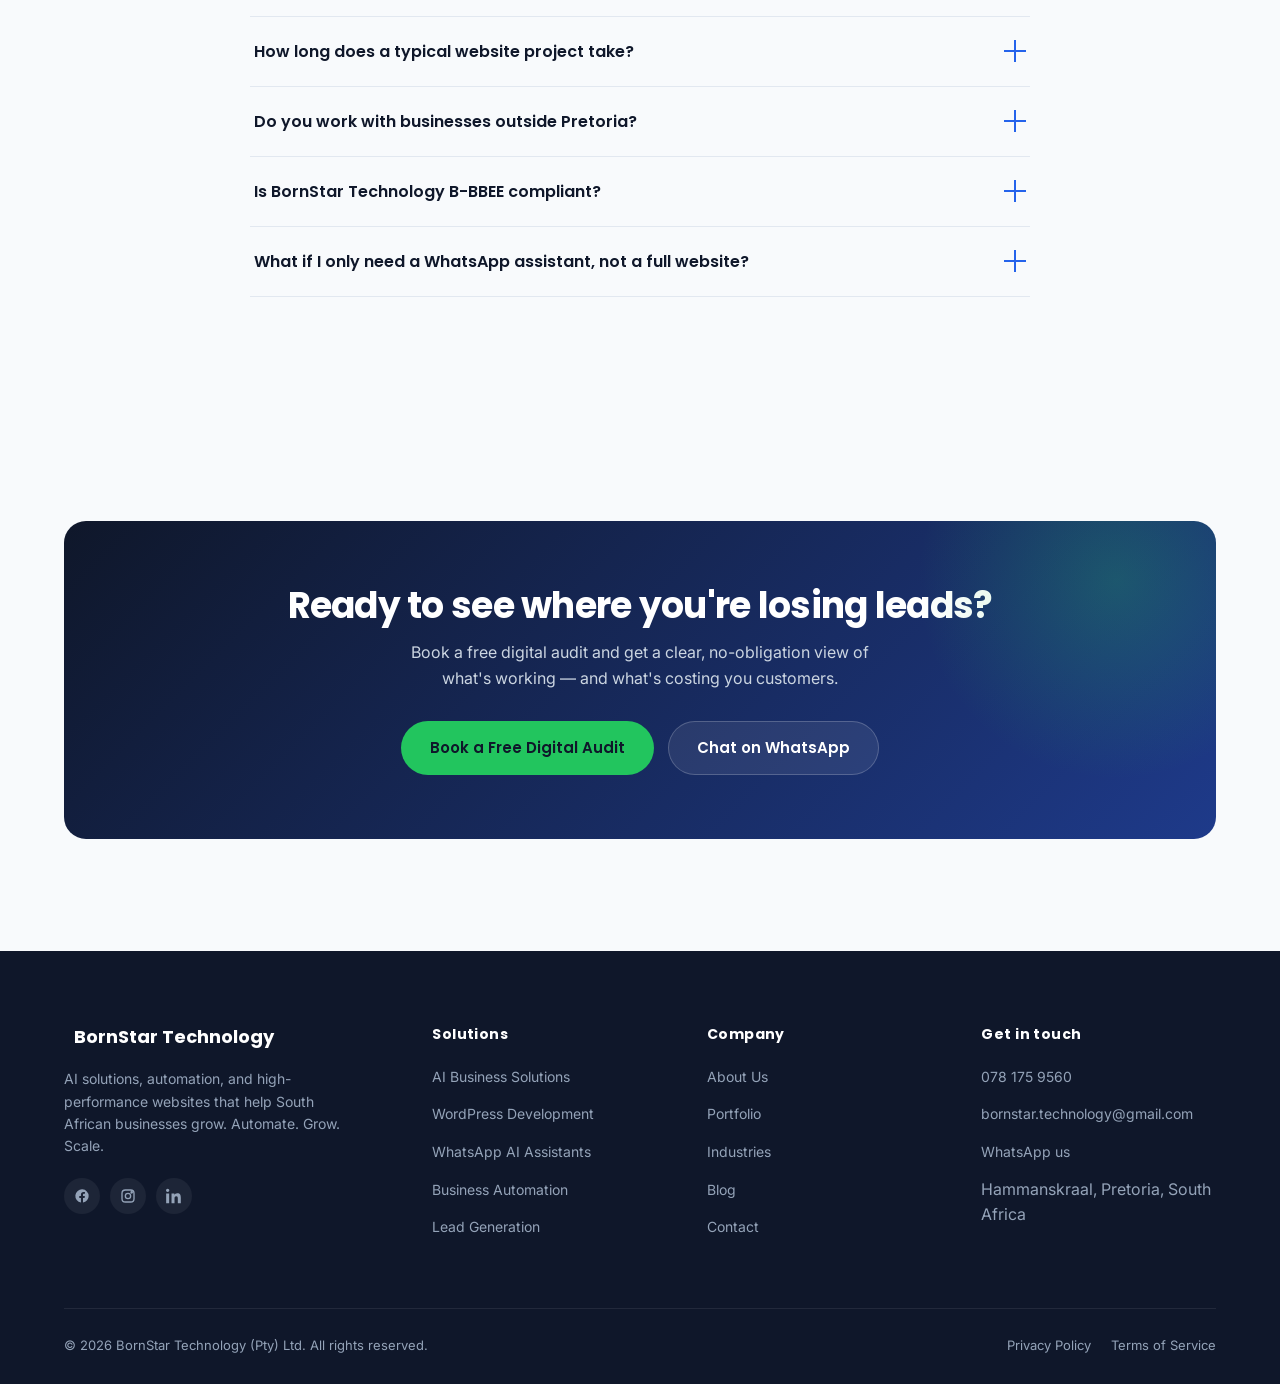
==== commit e175f9cc: "Update links to point to audit.html" ====
--- a/index.html
+++ b/index.html
@@ -853,7 +853,7 @@
     </nav>
     <div class="nav-actions">
       <a href="contact.html" class="btn btn-secondary btn-sm">Request a Quote</a>
-      <a href="contact.html#audit" class="btn btn-primary btn-sm">Book Free Audit</a>
+      <a href="audit.html" class="btn btn-primary btn-sm">Book Free Audit</a>
       <button class="nav-toggle" aria-label="Toggle menu" aria-expanded="false"><span></span><span></span><span></span></button>
     </div>
   </div>
@@ -869,7 +869,7 @@
         <h1>AI Solutions That Help <span class="accent-underline">South African</span> Businesses Grow Faster</h1>
         <p class="lead">We build intelligent websites, AI assistants, and automation systems that generate leads, improve customer service, and help businesses operate more efficiently.</p>
         <div class="hero-actions">
-          <a href="contact.html#audit" class="btn btn-primary">Book a Free Digital Audit</a>
+          <a href="audit.html" class="btn btn-primary">Book a Free Digital Audit</a>
           <a href="contact.html" class="btn btn-secondary">Request a Quote</a>
         </div>
         <ul class="hero-trust">
@@ -1109,9 +1109,6 @@
           </div>
         </div>
       </div>
-      <div class="text-center mt-40">
-        <a href="portfolio.html" class="btn btn-secondary">View full portfolio</a>
-      </div>
     </div>
   </section>
 
@@ -1182,7 +1179,7 @@
         <h2>Ready to see where you're losing leads?</h2>
         <p>Book a free digital audit and get a clear, no-obligation view of what's working — and what's costing you customers.</p>
         <div class="hero-actions">
-          <a href="contact.html#audit" class="btn btn-accent">Book a Free Digital Audit</a>
+          <a href="audit.html" class="btn btn-accent">Book a Free Digital Audit</a>
           <a href="https://wa.me/27781759560?text=Hi%20BornStar%20Technology.%20I%27d%20like%20to%20enquire%20about%20your%20AI%20and%20web%20solutions." target="_blank" rel="noopener" class="btn btn-ghost-light">Chat on WhatsApp</a>
         </div>
       </div>
@@ -1227,7 +1224,7 @@
         <h5>Get in touch</h5>
         <ul>
           <li><a href="tel:+27781759560">078 175 9560</a></li>
-          <li><a href="mailto:hello@bornstartech.co.za">hello@bornstartech.co.za</a></li>
+          <li><a href="mailto:bornstar.technology@gmail.com">bornstar.technology@gmail.com</a></li>
           <li><a href="https://wa.me/27781759560" target="_blank" rel="noopener">WhatsApp us</a></li>
           <li>Hammanskraal, Pretoria, South Africa</li>
         </ul>
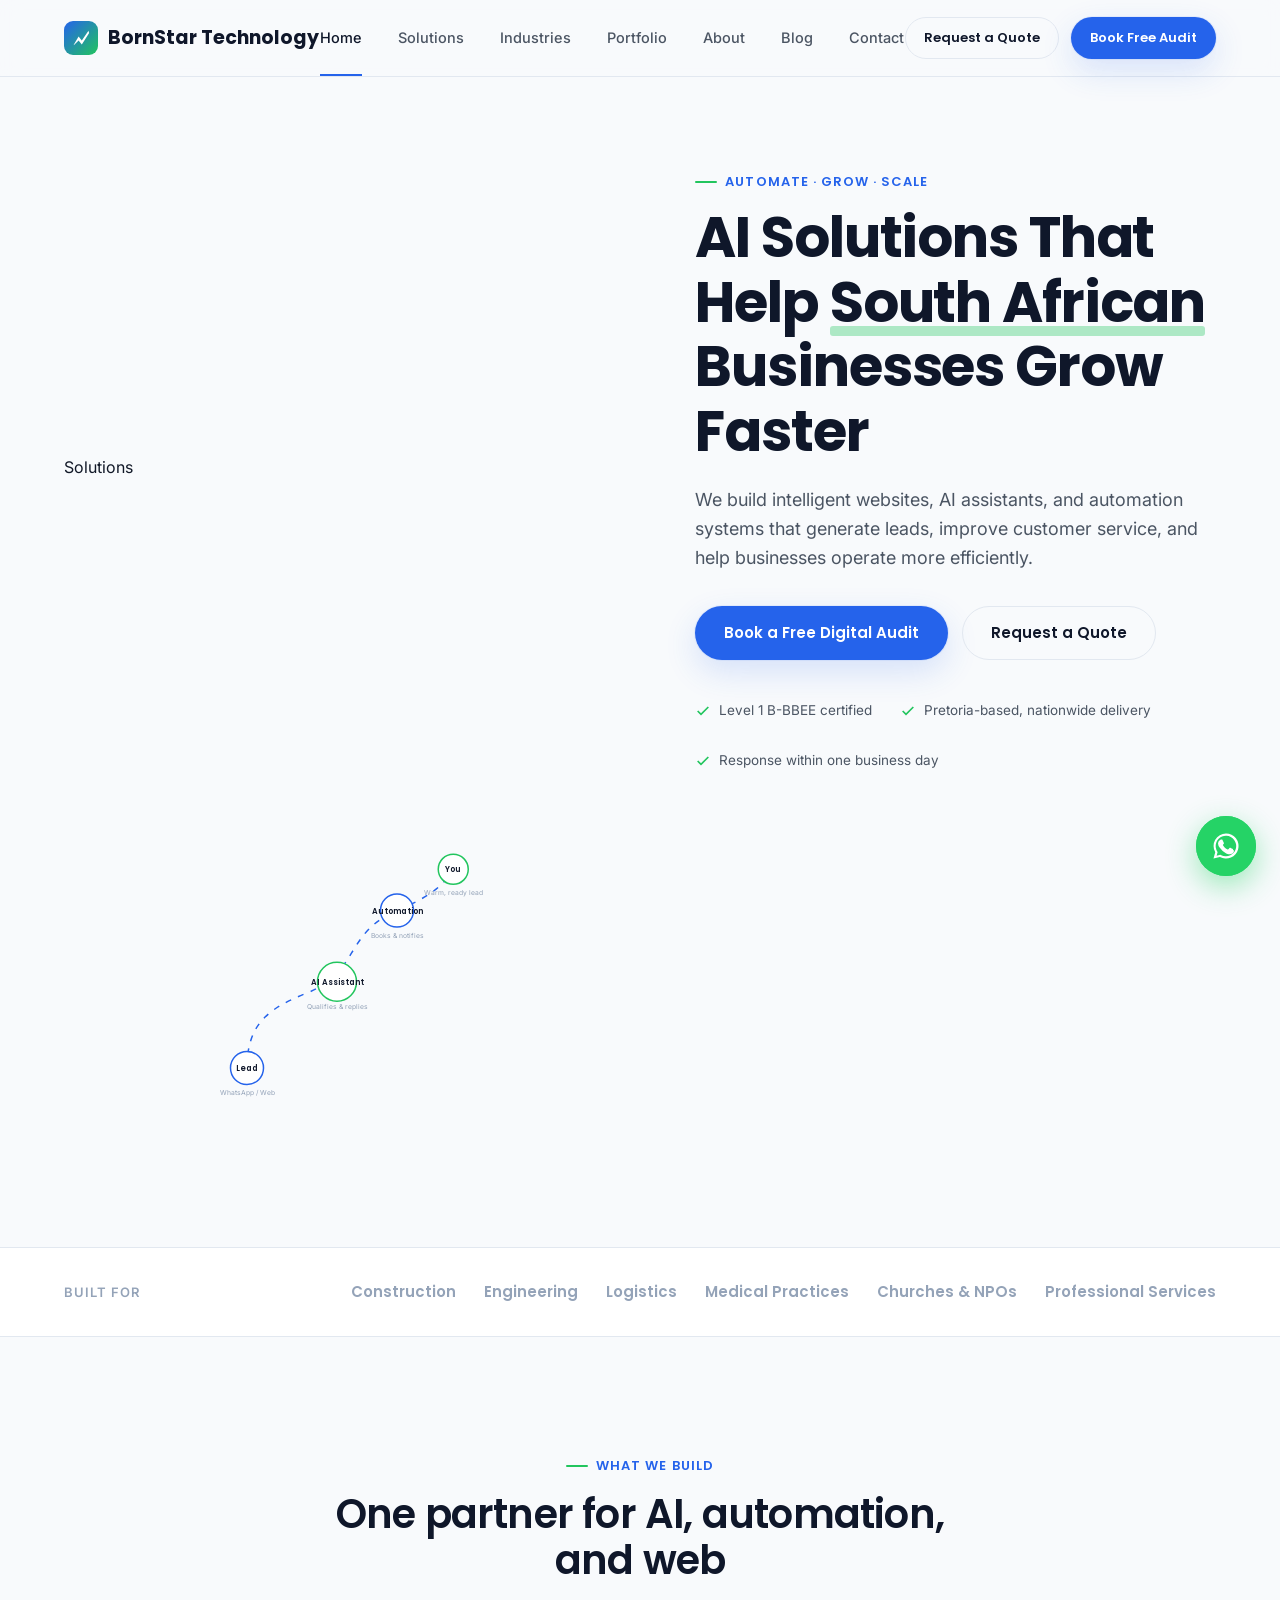
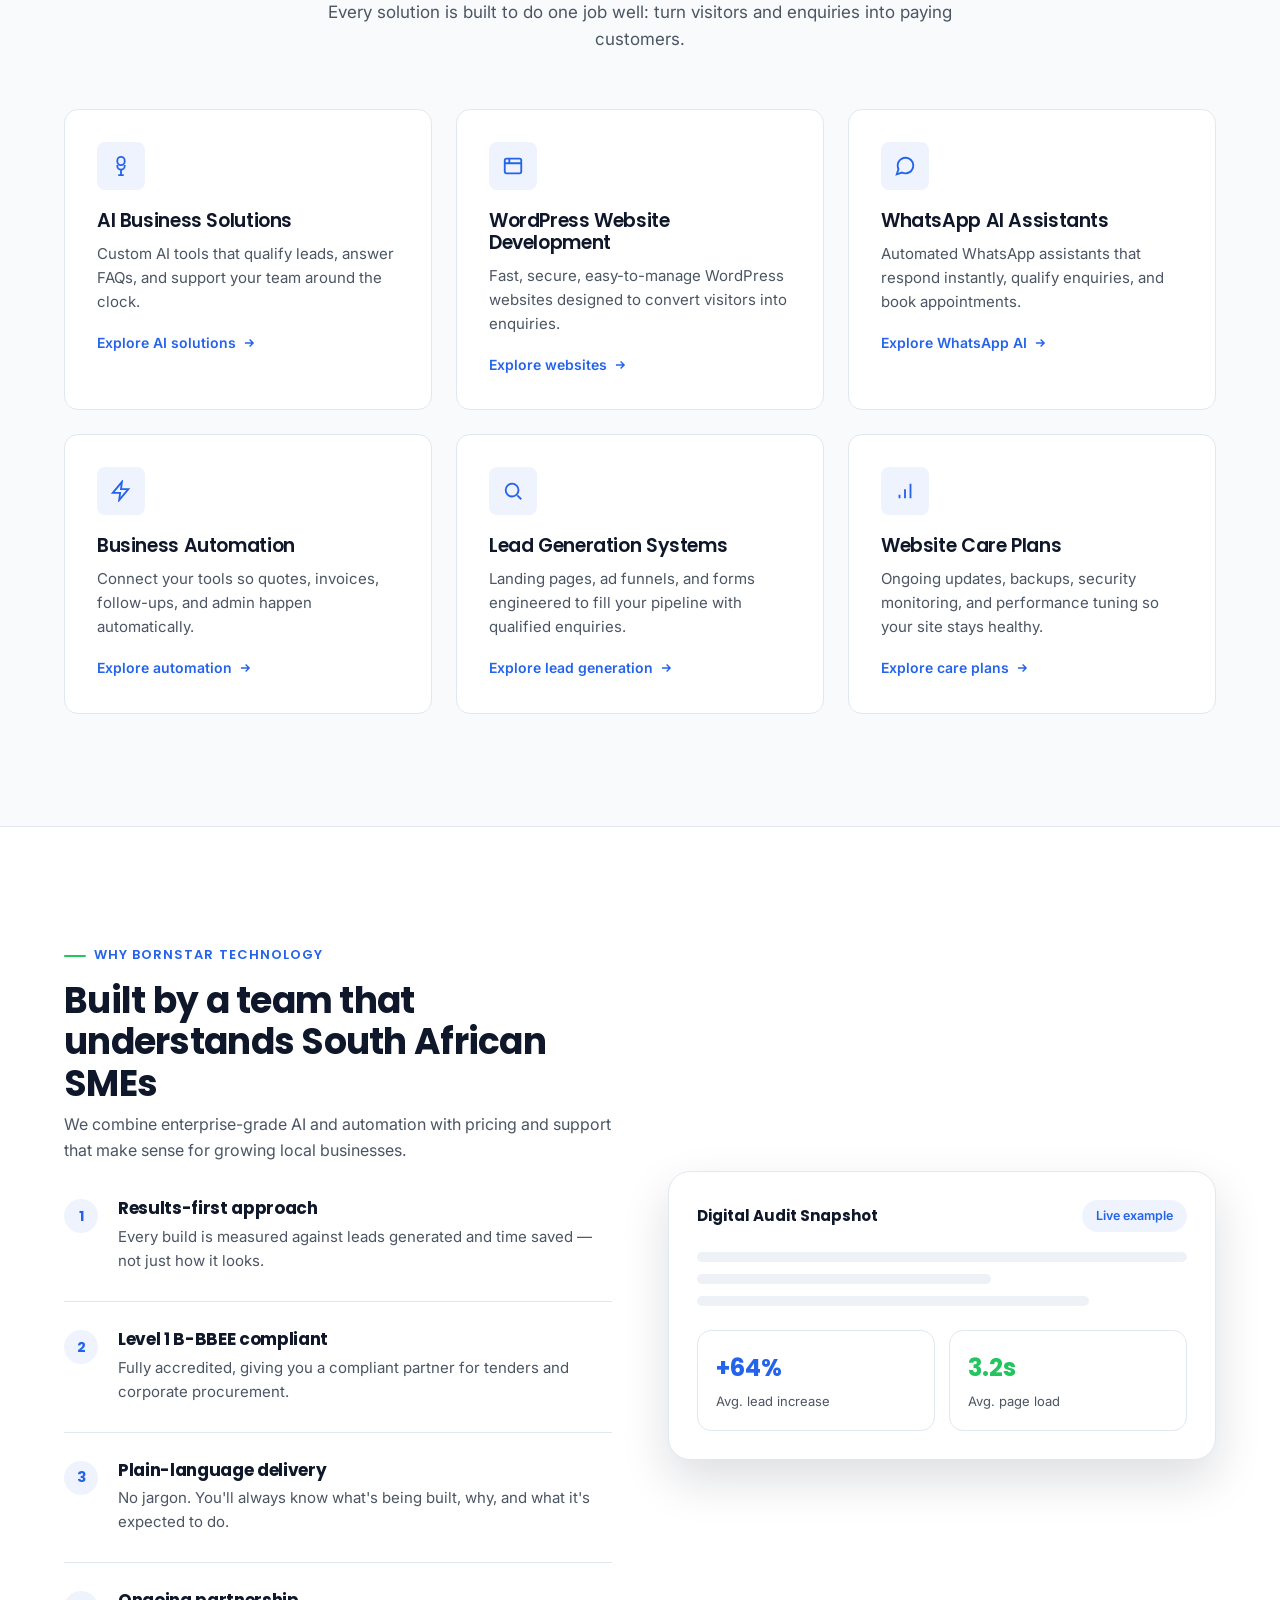
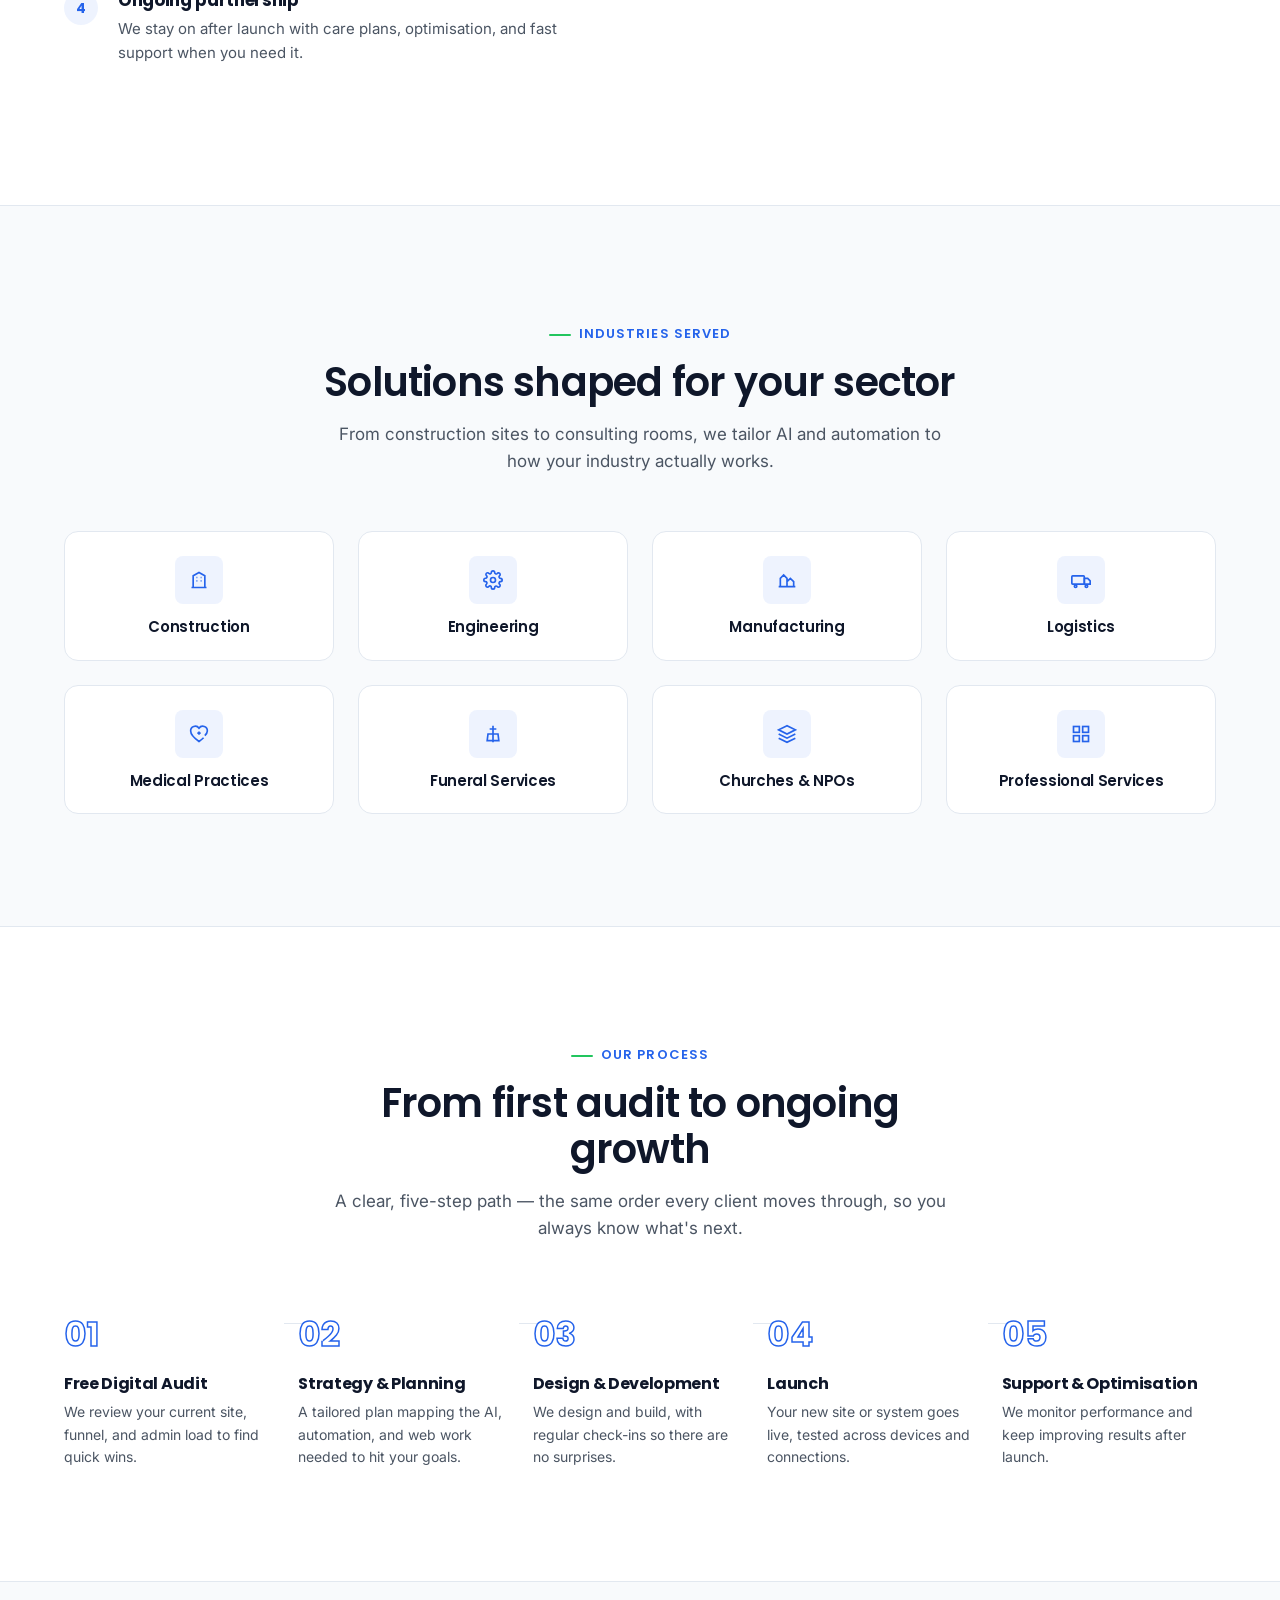
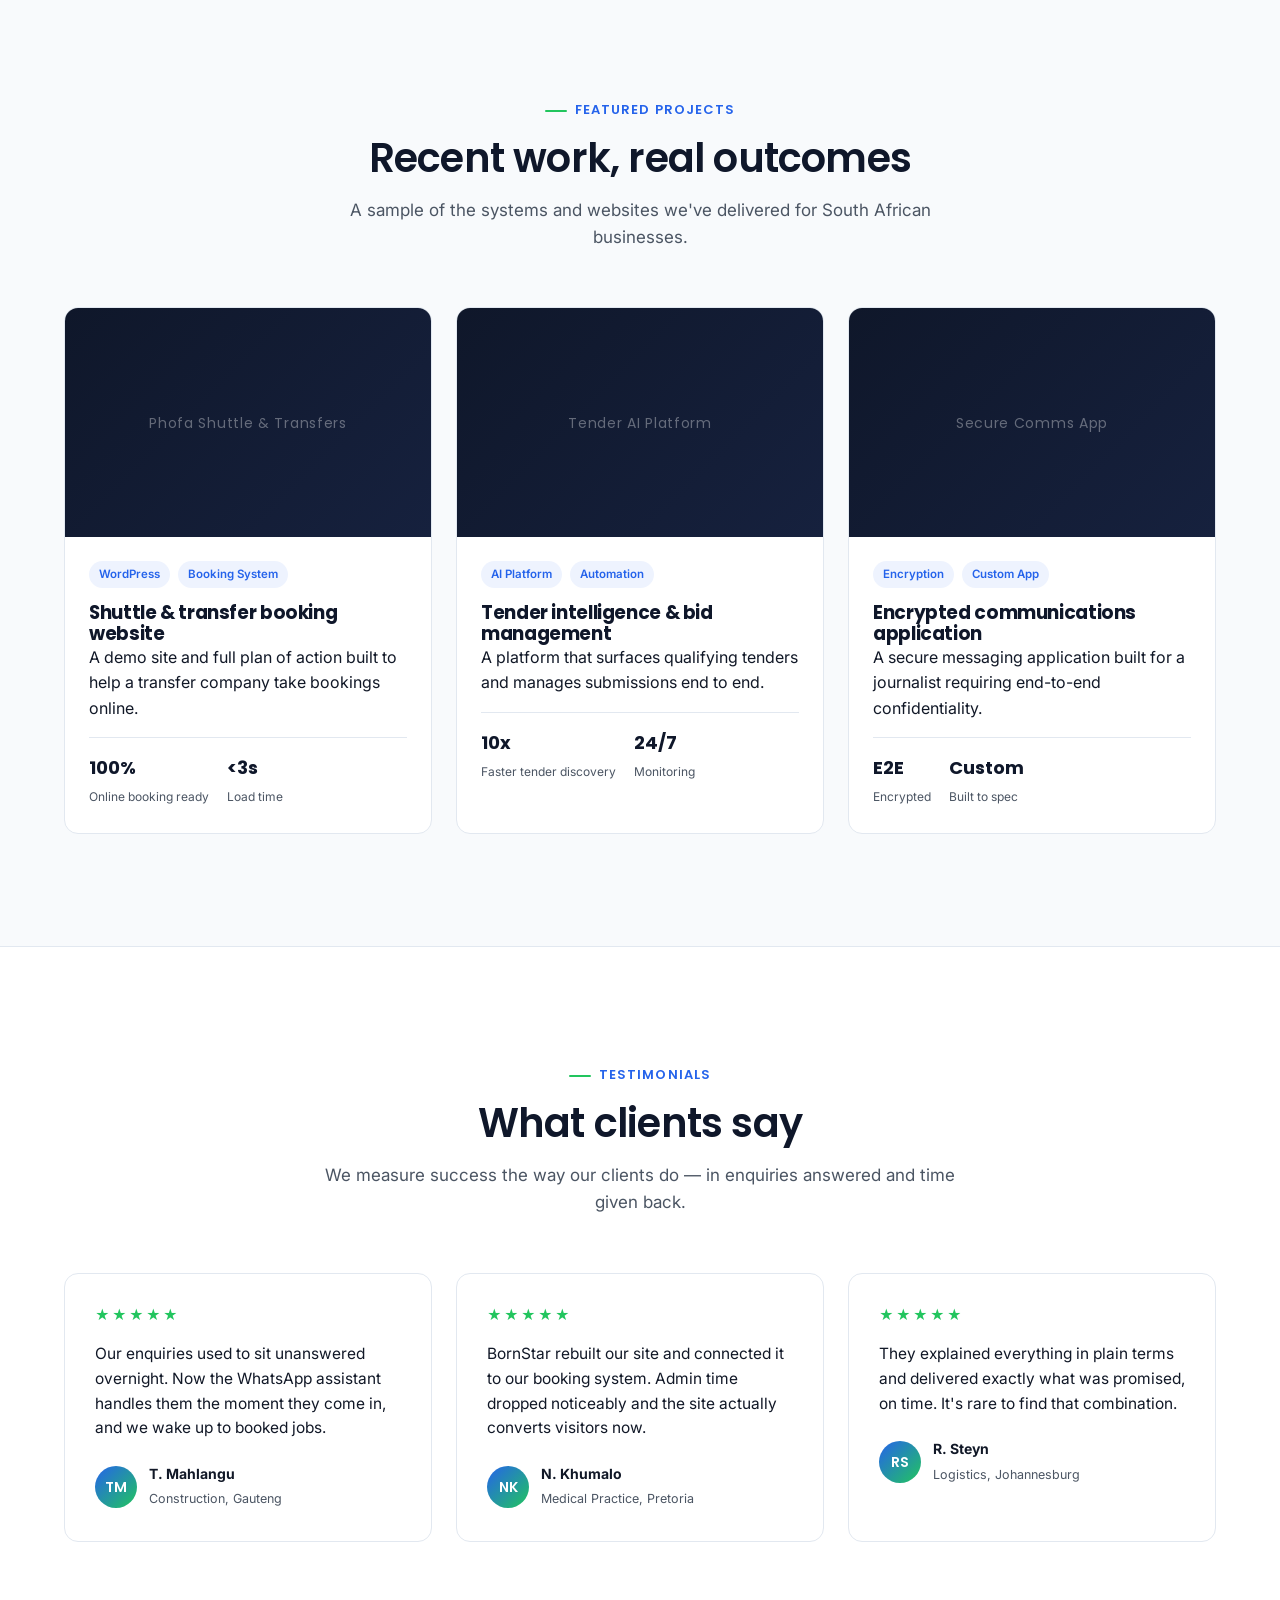
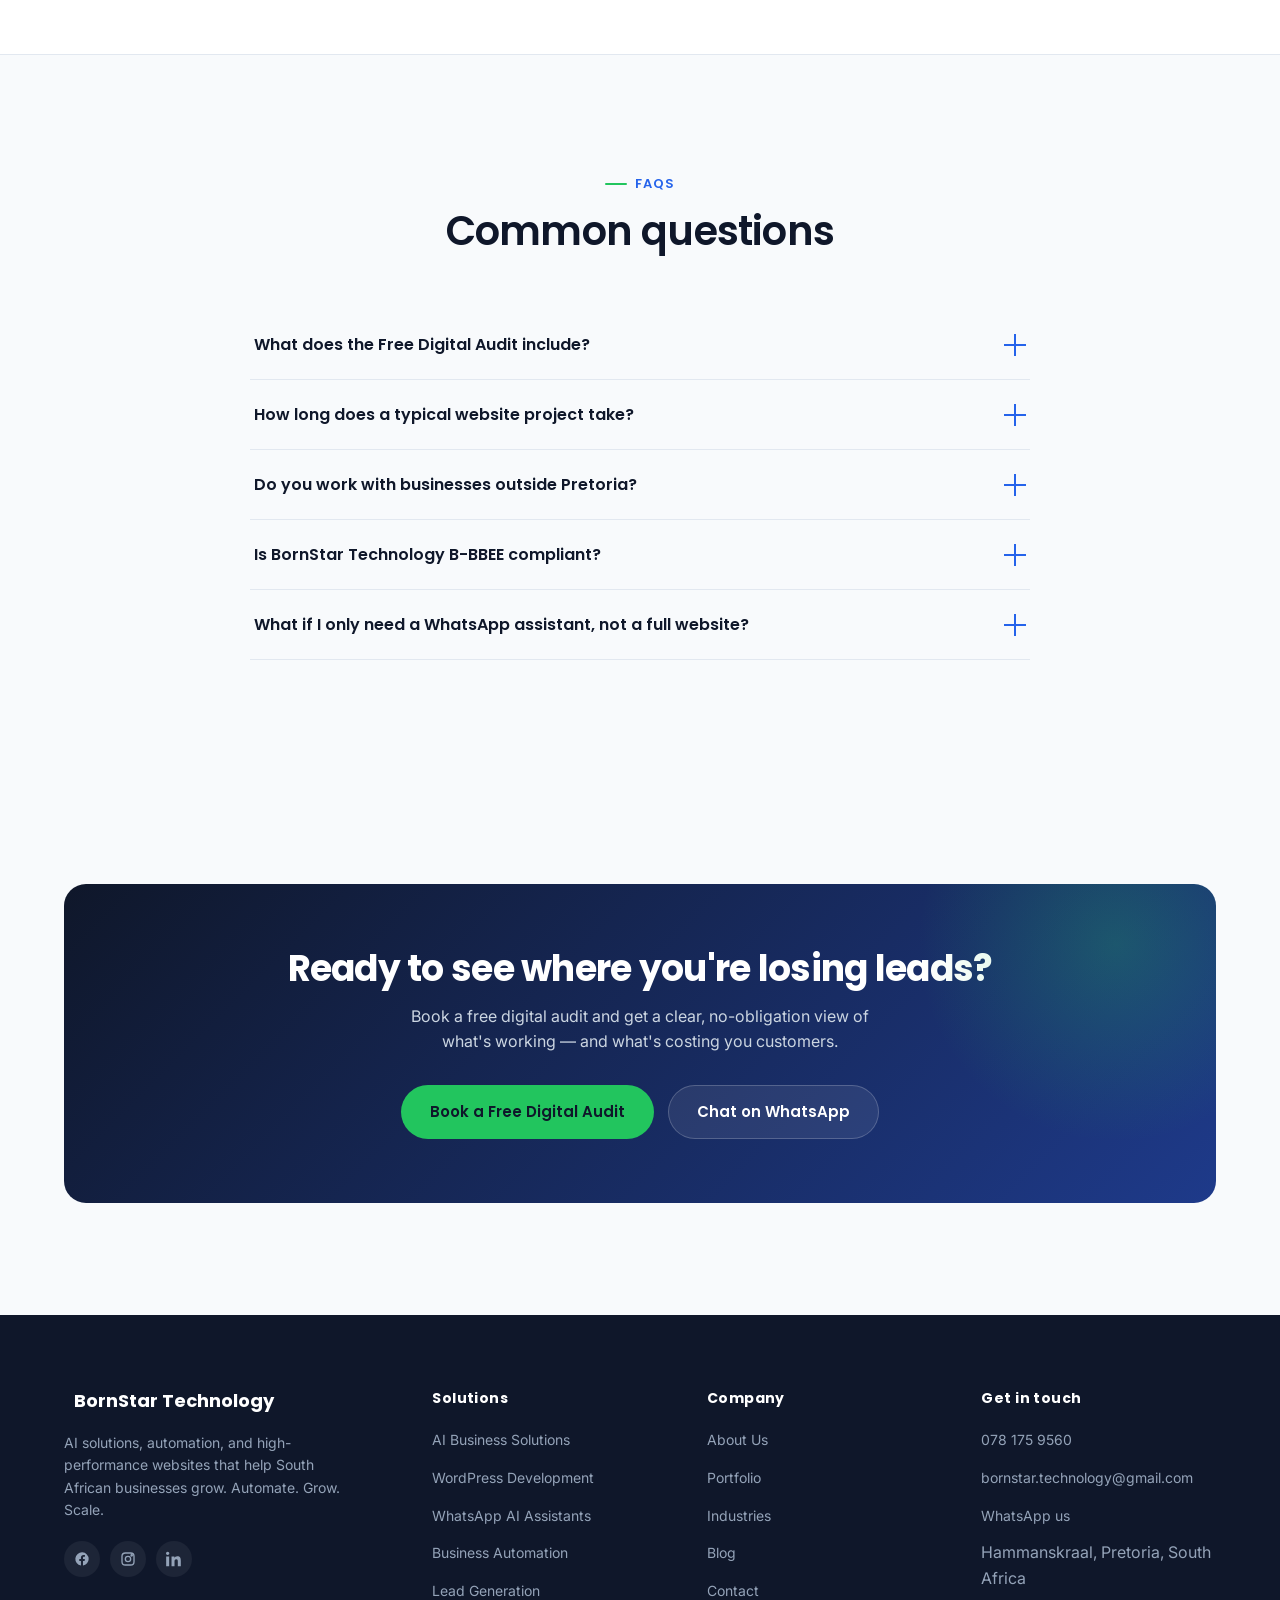
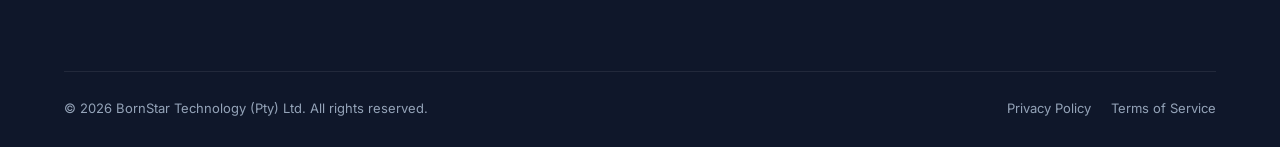
==== commit 53cf831d: "Update index.html" ====
--- a/index.html
+++ b/index.html
@@ -864,6 +864,7 @@
   <!-- HERO -->
   <section class="hero">
     <div class="container hero-grid">
+      <a href="solutions.html">Solutions</a>
       <div class="hero-copy">
         <span class="eyebrow">Automate · Grow · Scale</span>
         <h1>AI Solutions That Help <span class="accent-underline">South African</span> Businesses Grow Faster</h1>
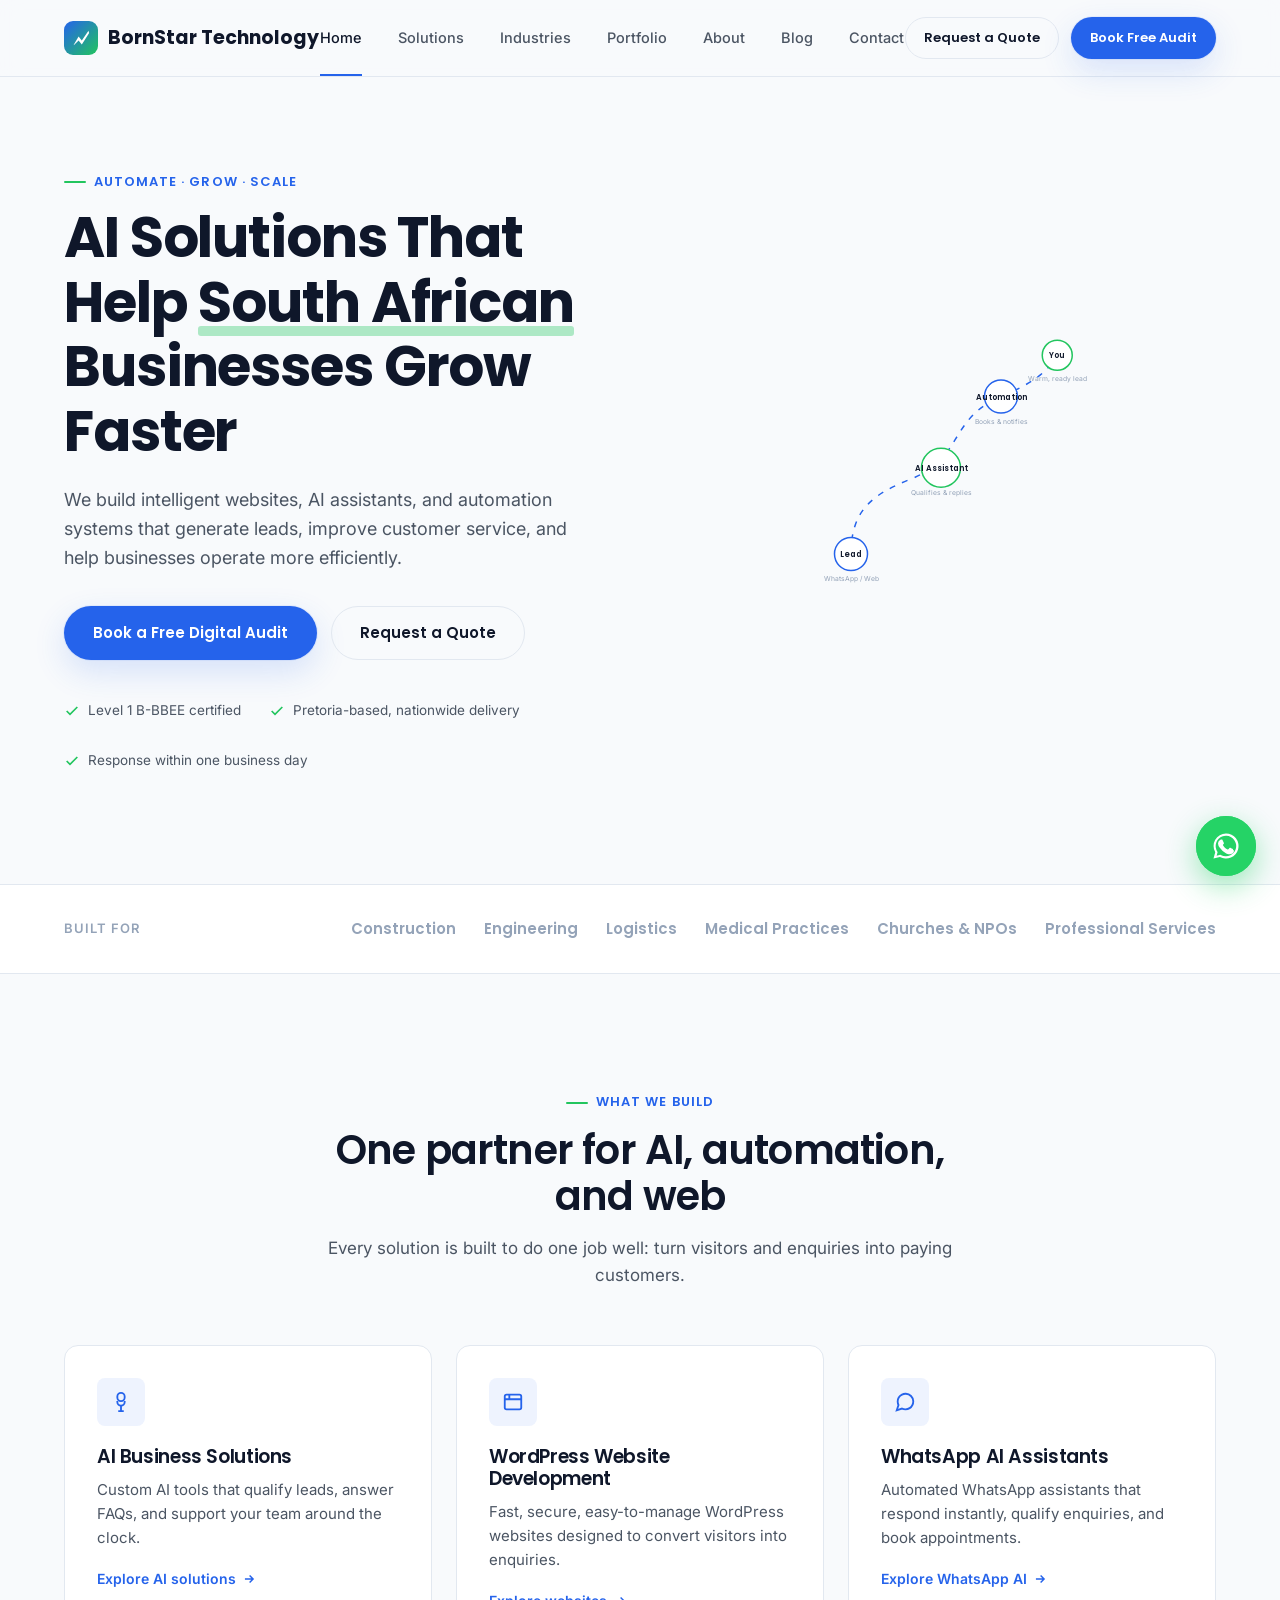
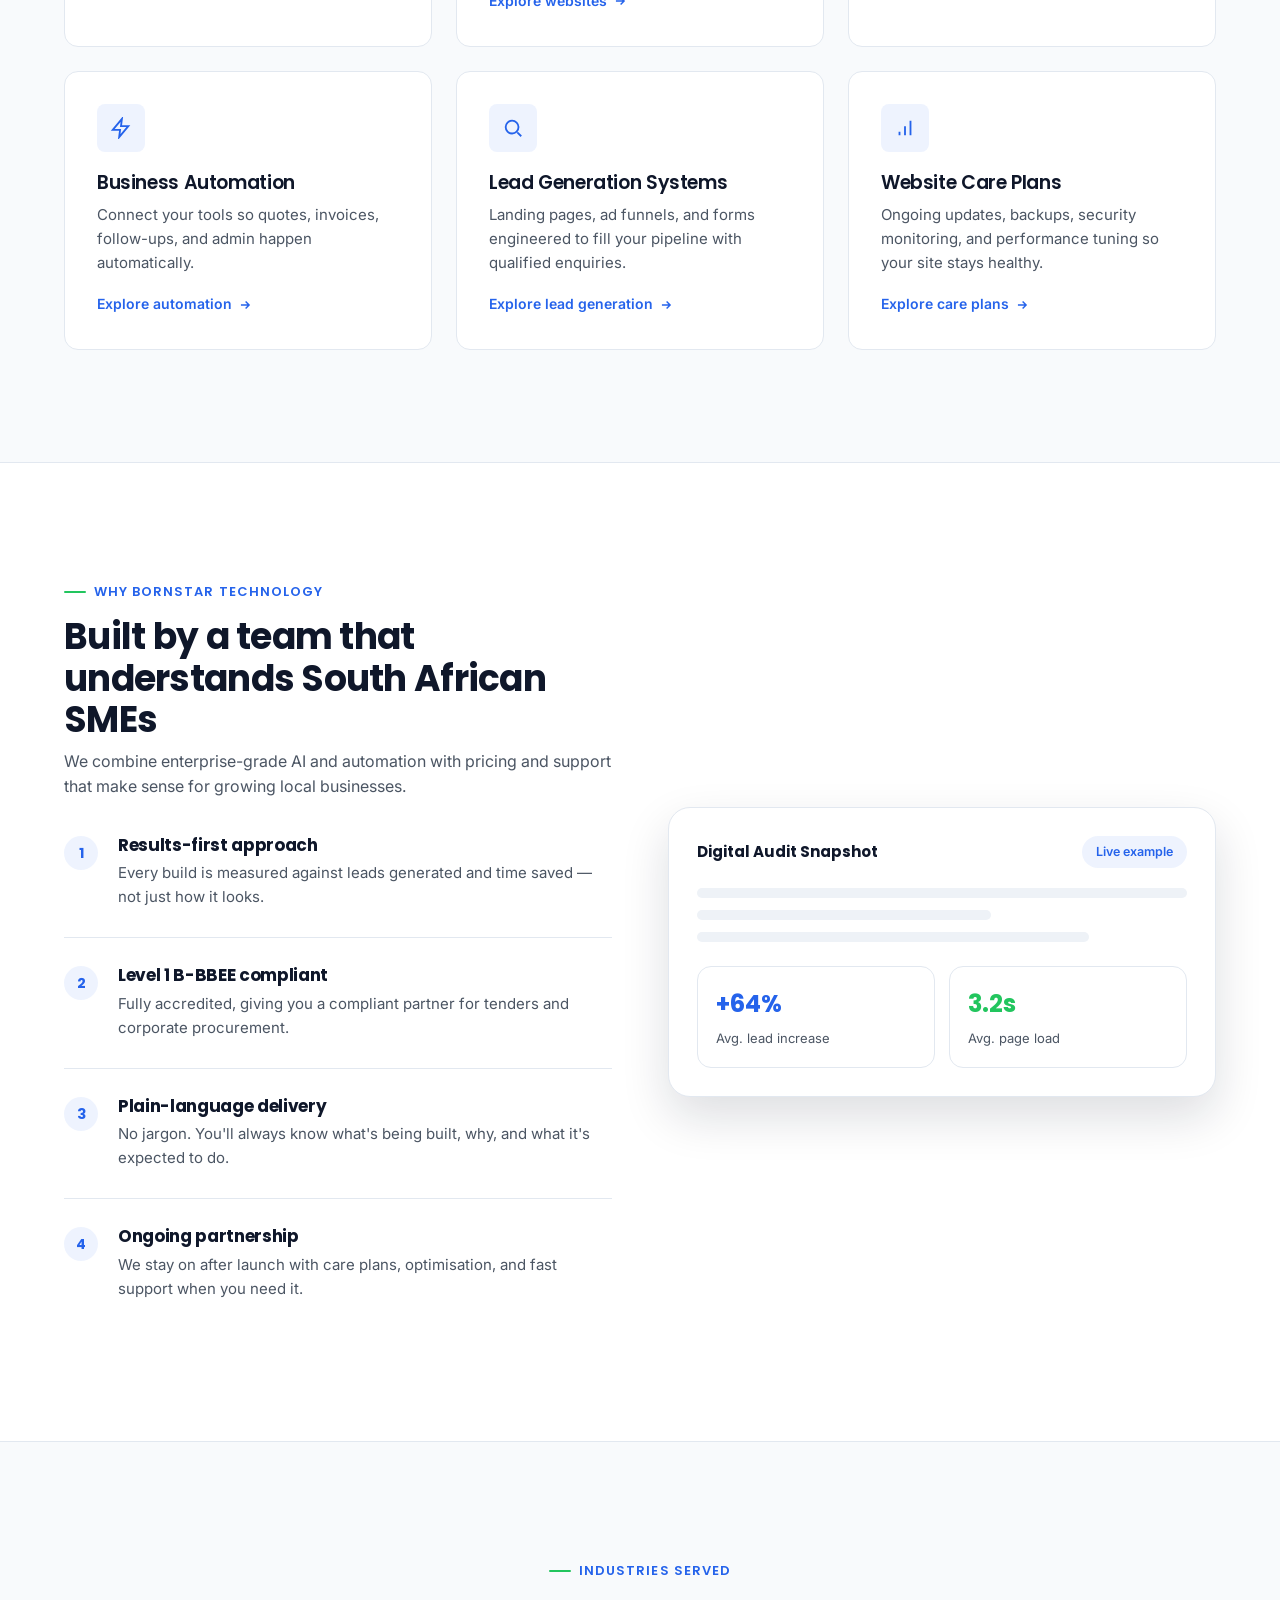
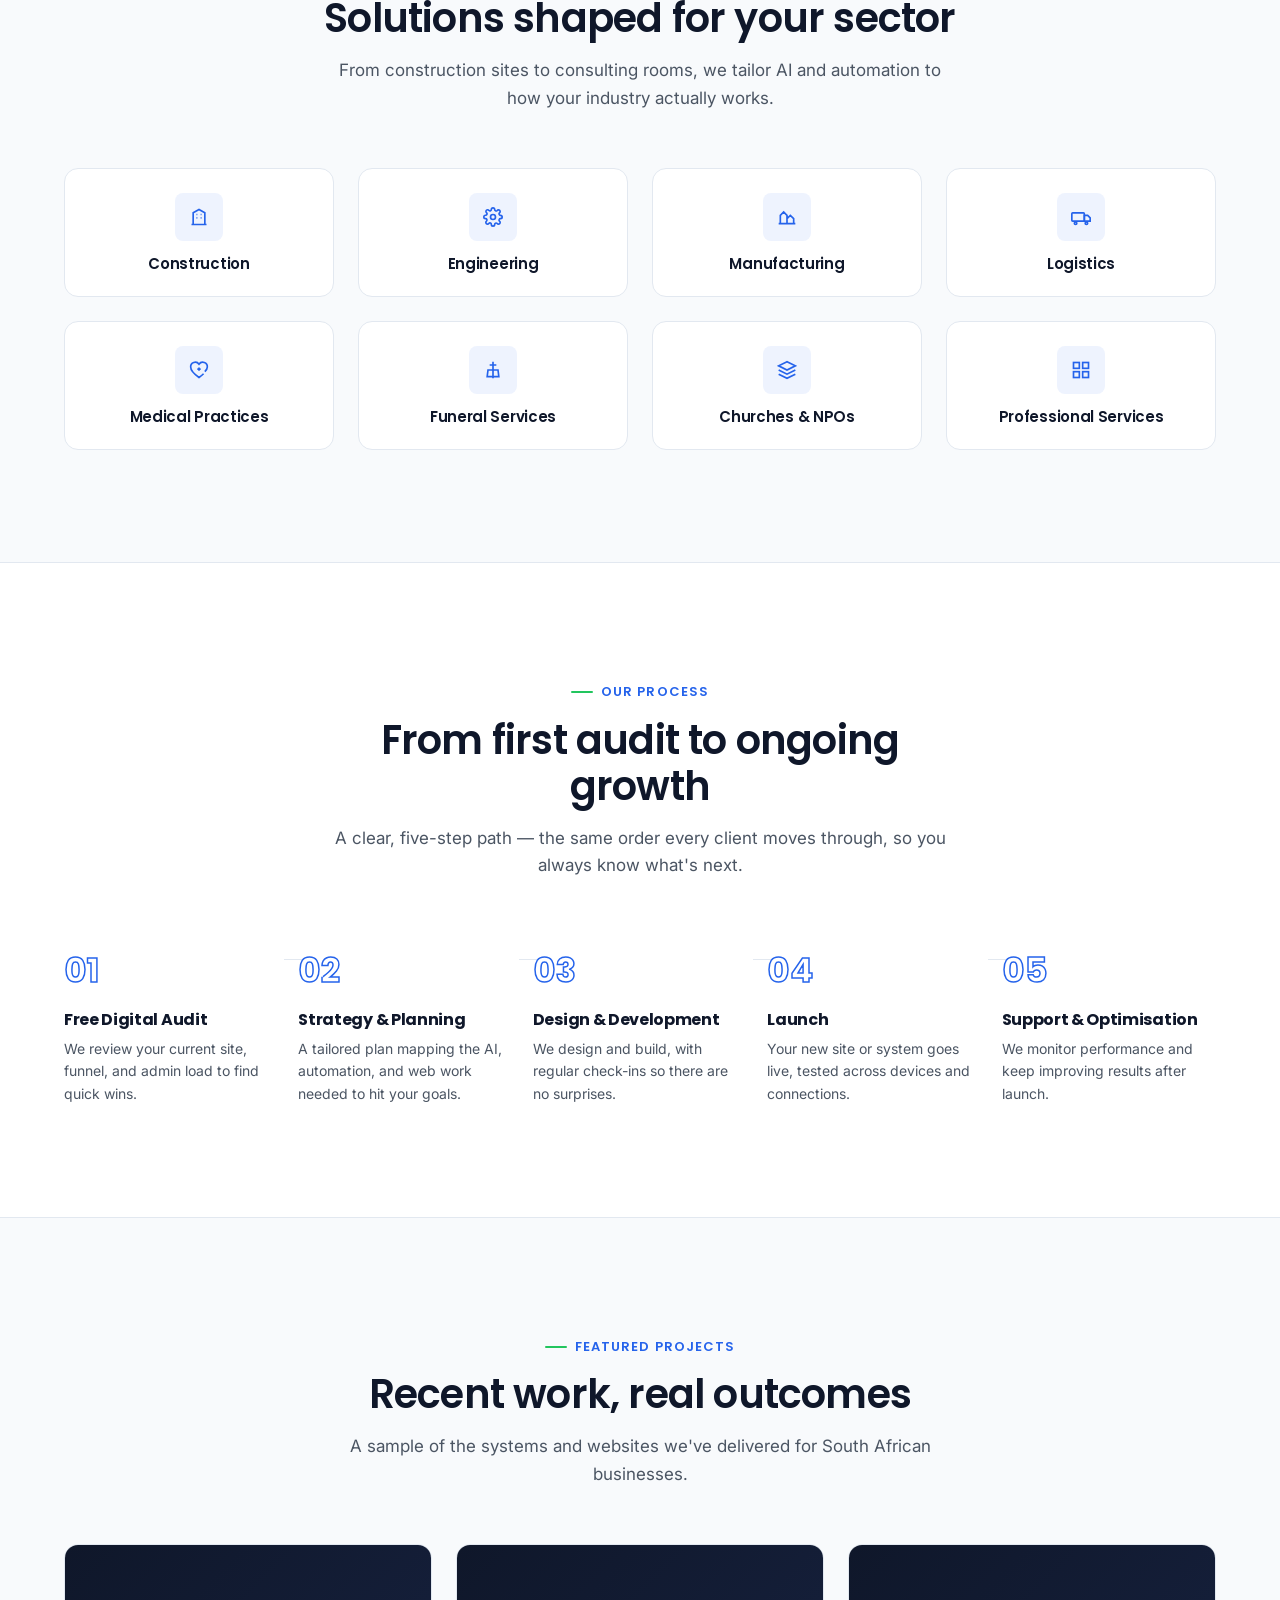
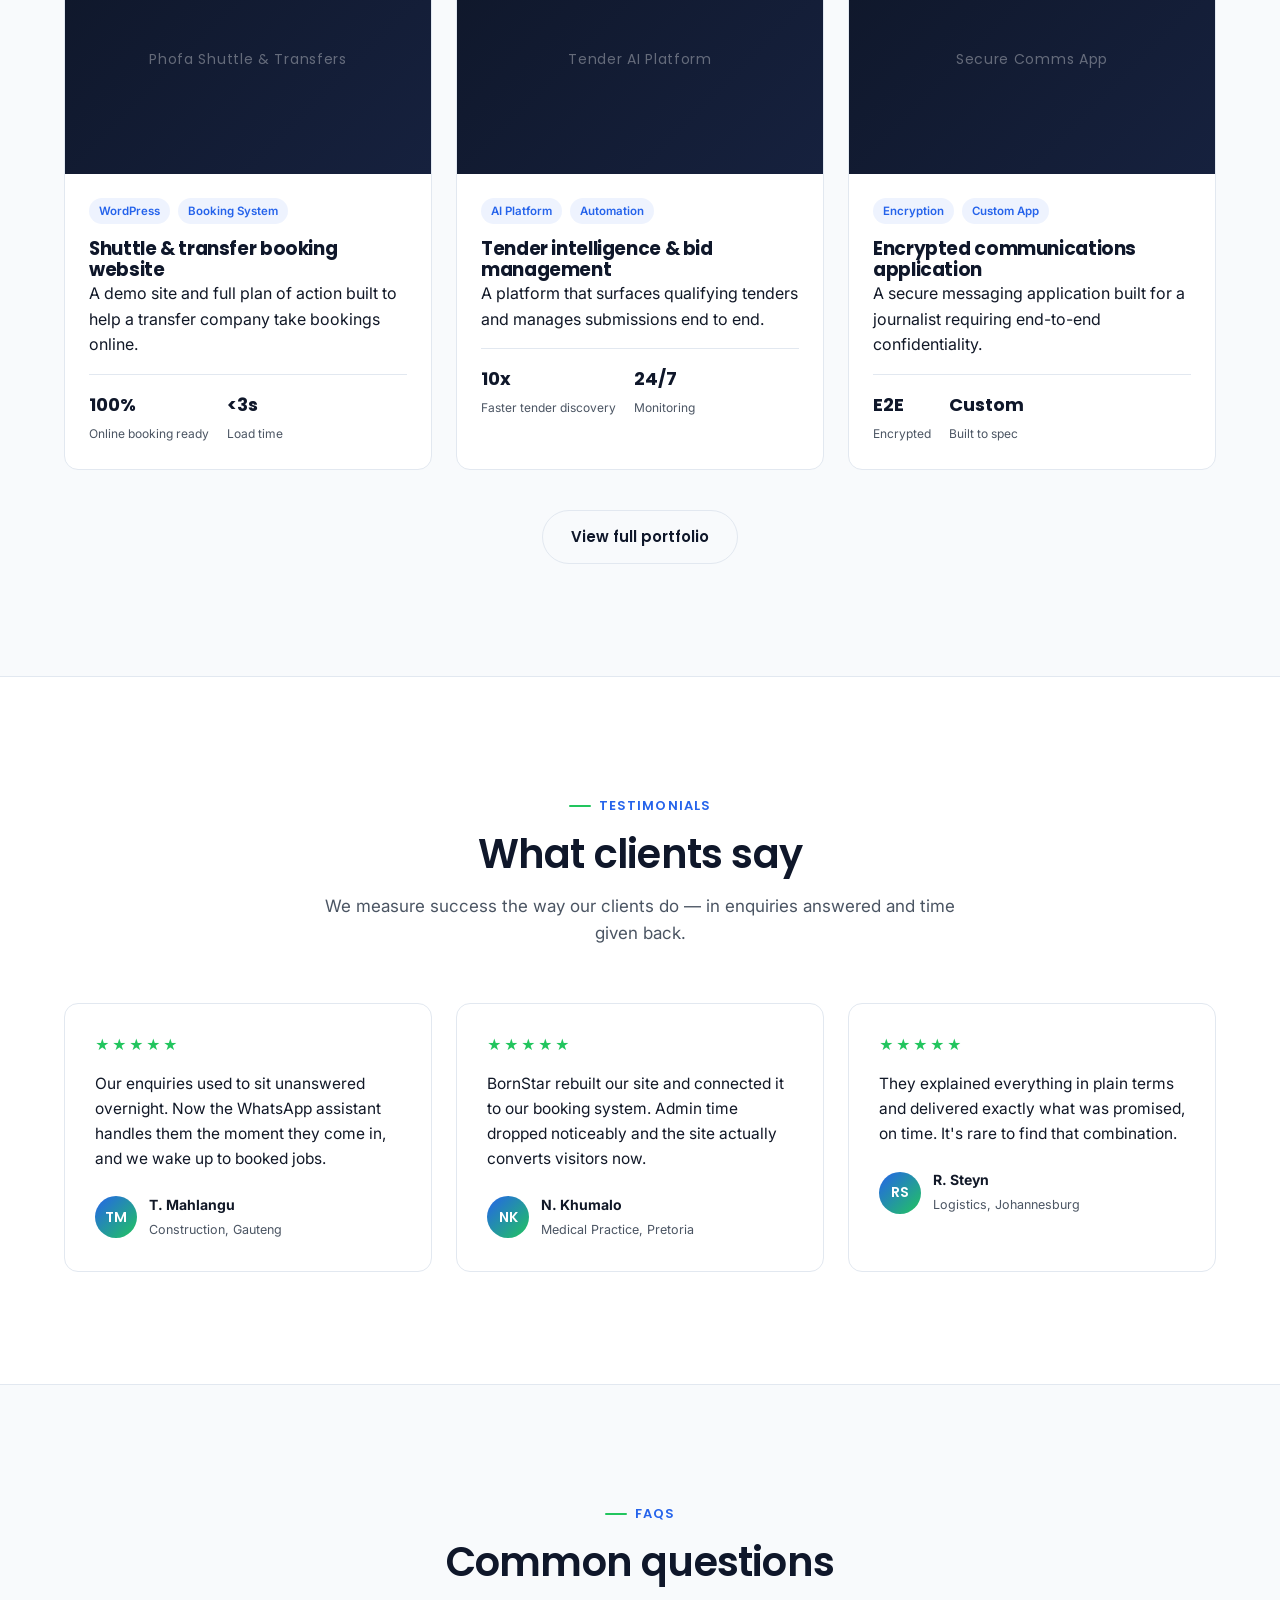
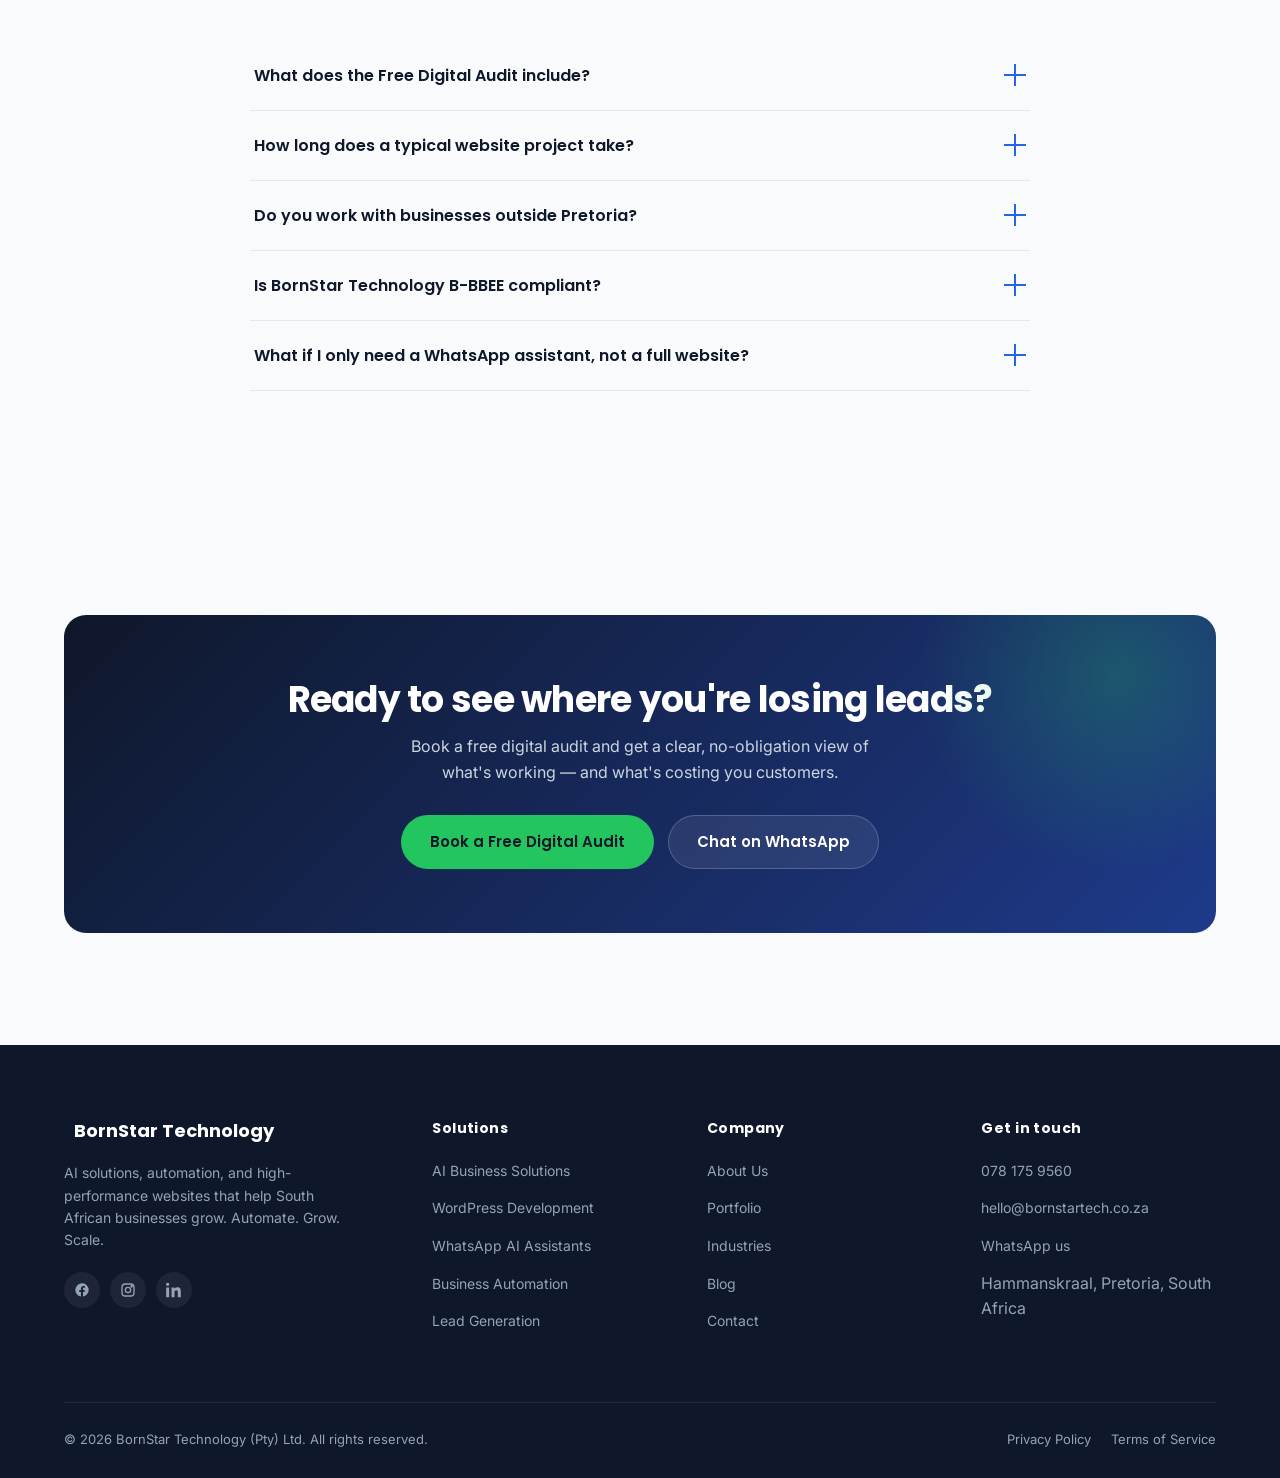
==== commit 33c12c38: "Add files via upload" ====
--- a/index.html
+++ b/index.html
@@ -22,805 +22,7 @@
 <link rel="preconnect" href="https://fonts.googleapis.com">
 <link rel="preconnect" href="https://fonts.gstatic.com" crossorigin>
 <link href="https://fonts.googleapis.com/css2?family=Poppins:wght@500;600;700&family=Inter:wght@400;500;600&display=swap" rel="stylesheet">
-<style>
-/* ==========================================================================
-   BornStar Technology — Design System
-   ========================================================================== */
-
-:root {
-  /* Brand palette (from brief) */
-  --color-primary: #2563EB;
-  --color-primary-dark: #1D4ED8;
-  --color-secondary: #0F172A;
-  --color-accent: #22C55E;
-  --color-bg: #F8FAFC;
-  --color-text: #111827;
-  --color-text-muted: #4B5563;
-  --color-border: #E2E8F0;
-  --color-white: #FFFFFF;
-  --color-whatsapp: #25D366;
-
-  /* Surfaces */
-  --surface-card: #FFFFFF;
-  --surface-dark: #0F172A;
-  --surface-dark-2: #16213E;
-
-  /* Type */
-  --font-heading: 'Poppins', sans-serif;
-  --font-body: 'Inter', sans-serif;
-
-  /* Radii & shadows */
-  --radius-sm: 8px;
-  --radius-md: 14px;
-  --radius-lg: 22px;
-  --radius-pill: 999px;
-  --shadow-sm: 0 1px 2px rgba(15, 23, 42, 0.06);
-  --shadow-md: 0 8px 24px rgba(15, 23, 42, 0.08);
-  --shadow-lg: 0 20px 48px rgba(15, 23, 42, 0.14);
-  --shadow-glow: 0 0 0 1px rgba(37, 99, 235, 0.08), 0 12px 32px rgba(37, 99, 235, 0.16);
-
-  /* Layout */
-  --max-width: 1200px;
-  --section-pad: 112px;
-}
-
-@media (max-width: 768px) {
-  :root { --section-pad: 64px; }
-}
-
-* { box-sizing: border-box; margin: 0; padding: 0; }
-
-html { scroll-behavior: smooth; }
-
-@media (prefers-reduced-motion: reduce) {
-  html { scroll-behavior: auto; }
-  * { animation-duration: 0.01ms !important; animation-iteration-count: 1 !important; transition-duration: 0.01ms !important; }
-}
-
-body {
-  font-family: var(--font-body);
-  color: var(--color-text);
-  background: var(--color-bg);
-  line-height: 1.6;
-  -webkit-font-smoothing: antialiased;
-  overflow-x: hidden;
-}
-
-img { max-width: 100%; display: block; }
-
-a { color: inherit; text-decoration: none; }
-
-ul { list-style: none; }
-
-h1, h2, h3, h4 {
-  font-family: var(--font-heading);
-  color: var(--color-secondary);
-  line-height: 1.15;
-  letter-spacing: -0.02em;
-}
-
-:focus-visible {
-  outline: 2px solid var(--color-primary);
-  outline-offset: 3px;
-  border-radius: 4px;
-}
-
-.container {
-  max-width: var(--max-width);
-  margin: 0 auto;
-  padding: 0 24px;
-}
-
-.section {
-  padding: var(--section-pad) 0;
-}
-
-.section-alt {
-  background: var(--color-white);
-  border-top: 1px solid var(--color-border);
-  border-bottom: 1px solid var(--color-border);
-}
-
-.section-dark {
-  background: var(--color-secondary);
-  color: #CBD5E1;
-}
-.section-dark h2, .section-dark h3 { color: var(--color-white); }
-
-.eyebrow {
-  display: inline-flex;
-  align-items: center;
-  gap: 8px;
-  font-family: var(--font-heading);
-  font-size: 13px;
-  font-weight: 600;
-  letter-spacing: 0.08em;
-  text-transform: uppercase;
-  color: var(--color-primary);
-  margin-bottom: 14px;
-}
-.eyebrow::before {
-  content: "";
-  width: 22px;
-  height: 2px;
-  background: var(--color-accent);
-  border-radius: 2px;
-}
-
-.section-head {
-  max-width: 640px;
-  margin-bottom: 56px;
-}
-.section-head.center { margin-left: auto; margin-right: auto; text-align: center; }
-
-.section-head h2 {
-  font-size: clamp(28px, 4vw, 40px);
-  font-weight: 600;
-  margin-bottom: 16px;
-}
-
-.section-head p {
-  color: var(--color-text-muted);
-  font-size: 17px;
-}
-
-/* ---------- Buttons ---------- */
-.btn {
-  display: inline-flex;
-  align-items: center;
-  justify-content: center;
-  gap: 8px;
-  font-family: var(--font-heading);
-  font-weight: 600;
-  font-size: 15px;
-  padding: 14px 28px;
-  border-radius: var(--radius-pill);
-  border: 1px solid transparent;
-  cursor: pointer;
-  transition: transform 0.2s ease, box-shadow 0.2s ease, background 0.2s ease, color 0.2s ease;
-  white-space: nowrap;
-}
-.btn:hover { transform: translateY(-2px); }
-
-.btn-primary {
-  background: var(--color-primary);
-  color: var(--color-white);
-  box-shadow: var(--shadow-glow);
-}
-.btn-primary:hover { background: var(--color-primary-dark); }
-
-.btn-secondary {
-  background: transparent;
-  color: var(--color-secondary);
-  border-color: var(--color-border);
-}
-.btn-secondary:hover { border-color: var(--color-secondary); background: var(--color-white); }
-
-.btn-accent {
-  background: var(--color-accent);
-  color: var(--color-secondary);
-}
-.btn-accent:hover { background: #1ea852; }
-
-.btn-ghost-light {
-  background: rgba(255,255,255,0.08);
-  color: var(--color-white);
-  border-color: rgba(255,255,255,0.2);
-}
-.btn-ghost-light:hover { background: rgba(255,255,255,0.16); }
-
-.btn-block { width: 100%; }
-.btn-sm { padding: 10px 18px; font-size: 13px; }
-
-/* ---------- Header ---------- */
-.site-header {
-  position: sticky;
-  top: 0;
-  z-index: 100;
-  background: rgba(248, 250, 252, 0.85);
-  backdrop-filter: blur(10px);
-  -webkit-backdrop-filter: blur(10px);
-  border-bottom: 1px solid var(--color-border);
-}
-
-.nav {
-  display: flex;
-  align-items: center;
-  justify-content: space-between;
-  height: 76px;
-}
-
-.logo {
-  display: flex;
-  align-items: center;
-  gap: 10px;
-  font-family: var(--font-heading);
-  font-weight: 700;
-  font-size: 19px;
-  color: var(--color-secondary);
-}
-.logo .mark {
-  width: 34px;
-  height: 34px;
-  border-radius: 9px;
-  background: linear-gradient(135deg, var(--color-primary), var(--color-accent));
-  position: relative;
-  flex-shrink: 0;
-}
-.logo .mark::after {
-  content: "";
-  position: absolute;
-  inset: 9px;
-  border-radius: 3px;
-  background: var(--color-white);
-  clip-path: polygon(0 100%, 35% 40%, 55% 65%, 100% 0, 100% 20%, 55% 90%, 35% 65%, 0 100%);
-}
-
-.nav-links {
-  display: flex;
-  align-items: center;
-  gap: 36px;
-}
-.nav-links a {
-  font-size: 14.5px;
-  font-weight: 500;
-  color: var(--color-text-muted);
-  transition: color 0.2s ease;
-  position: relative;
-}
-.nav-links a:hover, .nav-links a.active { color: var(--color-secondary); }
-.nav-links a.active::after {
-  content: "";
-  position: absolute;
-  left: 0; right: 0; bottom: -26px;
-  height: 2px;
-  background: var(--color-primary);
-}
-
-.nav-actions { display: flex; align-items: center; gap: 12px; }
-
-.nav-toggle {
-  display: none;
-  flex-direction: column;
-  gap: 5px;
-  background: none;
-  border: none;
-  cursor: pointer;
-  padding: 8px;
-}
-.nav-toggle span { width: 22px; height: 2px; background: var(--color-secondary); border-radius: 2px; transition: 0.25s ease; }
-
-@media (max-width: 900px) {
-  .nav-links { position: fixed; top: 76px; left: 0; right: 0; bottom: 0; background: var(--color-white);
-    flex-direction: column; align-items: flex-start; padding: 32px 24px; gap: 24px; transform: translateX(100%);
-    transition: transform 0.3s ease; overflow-y: auto; }
-  .nav-links.open { transform: translateX(0); }
-  .nav-links a.active::after { display: none; }
-  .nav-toggle { display: flex; }
-  .nav-actions .btn-secondary { display: none; }
-}
-
-/* ---------- Hero ---------- */
-.hero {
-  padding: 88px 0 var(--section-pad);
-  position: relative;
-  overflow: hidden;
-}
-.hero-grid {
-  display: grid;
-  grid-template-columns: 1.05fr 0.95fr;
-  gap: 56px;
-  align-items: center;
-}
-@media (max-width: 960px) {
-  .hero-grid { grid-template-columns: 1fr; }
-}
-
-.hero-copy .eyebrow { color: var(--color-primary); }
-
-.hero h1 {
-  font-size: clamp(34px, 5vw, 56px);
-  font-weight: 700;
-  margin-bottom: 22px;
-}
-.hero h1 .accent-underline {
-  position: relative;
-  white-space: nowrap;
-}
-.hero h1 .accent-underline::after {
-  content: "";
-  position: absolute;
-  left: 0; right: 0; bottom: 6px;
-  height: 10px;
-  background: rgba(34, 197, 94, 0.35);
-  z-index: -1;
-  border-radius: 3px;
-}
-
-.hero p.lead {
-  font-size: 18px;
-  color: var(--color-text-muted);
-  max-width: 520px;
-  margin-bottom: 34px;
-}
-
-.hero-actions { display: flex; gap: 14px; flex-wrap: wrap; margin-bottom: 40px; }
-
-.hero-trust {
-  display: flex;
-  gap: 28px;
-  flex-wrap: wrap;
-  font-size: 13.5px;
-  color: var(--color-text-muted);
-}
-.hero-trust li { display: flex; align-items: center; gap: 8px; }
-.hero-trust svg { flex-shrink: 0; color: var(--color-accent); }
-
-/* Signature element: animated automation flow graphic */
-.flow-graphic {
-  position: relative;
-  aspect-ratio: 1 / 1;
-  max-width: 480px;
-  margin: 0 auto;
-}
-.flow-graphic svg { width: 100%; height: 100%; overflow: visible; }
-.flow-path {
-  fill: none;
-  stroke: var(--color-border);
-  stroke-width: 2;
-}
-.flow-path.animated {
-  stroke: var(--color-primary);
-  stroke-dasharray: 8 10;
-  animation: dash-flow 3.2s linear infinite;
-}
-@keyframes dash-flow { to { stroke-dashoffset: -180; } }
-
-.flow-node {
-  fill: var(--color-white);
-  stroke: var(--color-primary);
-  stroke-width: 2;
-}
-.flow-node.accent { stroke: var(--color-accent); }
-.flow-pulse {
-  fill: var(--color-accent);
-  opacity: 0;
-  animation: pulse-travel 3.2s ease-in-out infinite;
-}
-@keyframes pulse-travel {
-  0% { opacity: 0; }
-  8% { opacity: 1; }
-  85% { opacity: 1; }
-  100% { opacity: 0; }
-}
-.flow-label {
-  font-family: var(--font-heading);
-  font-size: 10.5px;
-  font-weight: 600;
-  fill: var(--color-secondary);
-}
-.flow-sub {
-  font-family: var(--font-body);
-  font-size: 9px;
-  fill: #94A3B8;
-}
-
-@media (prefers-reduced-motion: reduce) {
-  .flow-path.animated { animation: none; }
-  .flow-pulse { animation: none; opacity: 0; }
-}
-
-/* ---------- Logo / trust strip ---------- */
-.trust-strip {
-  padding: 32px 0;
-  border-top: 1px solid var(--color-border);
-  border-bottom: 1px solid var(--color-border);
-  background: var(--color-white);
-}
-.trust-strip .container {
-  display: flex;
-  align-items: center;
-  justify-content: space-between;
-  flex-wrap: wrap;
-  gap: 20px 40px;
-}
-.trust-strip p { font-size: 13px; color: #94A3B8; text-transform: uppercase; letter-spacing: 0.08em; font-weight: 600; }
-.trust-tags { display: flex; gap: 28px; flex-wrap: wrap; }
-.trust-tags span { font-family: var(--font-heading); font-weight: 600; color: #94A3B8; font-size: 15px; }
-
-/* ---------- Cards: Services ---------- */
-.grid {
-  display: grid;
-  gap: 24px;
-}
-.grid-3 { grid-template-columns: repeat(3, 1fr); }
-.grid-4 { grid-template-columns: repeat(4, 1fr); }
-.grid-2 { grid-template-columns: repeat(2, 1fr); }
-@media (max-width: 960px) {
-  .grid-3, .grid-4 { grid-template-columns: repeat(2, 1fr); }
-}
-@media (max-width: 640px) {
-  .grid-3, .grid-4, .grid-2 { grid-template-columns: 1fr; }
-}
-
-.card {
-  background: var(--surface-card);
-  border: 1px solid var(--color-border);
-  border-radius: var(--radius-md);
-  padding: 32px;
-  transition: transform 0.25s ease, box-shadow 0.25s ease, border-color 0.25s ease;
-}
-.card:hover { transform: translateY(-4px); box-shadow: var(--shadow-md); border-color: transparent; }
-
-.card-icon {
-  width: 48px;
-  height: 48px;
-  border-radius: var(--radius-sm);
-  background: rgba(37, 99, 235, 0.08);
-  color: var(--color-primary);
-  display: flex;
-  align-items: center;
-  justify-content: center;
-  margin-bottom: 20px;
-}
-
-.card h3 { font-size: 19px; font-weight: 600; margin-bottom: 10px; }
-.card p { color: var(--color-text-muted); font-size: 15px; margin-bottom: 16px; }
-.card-link { font-size: 14px; font-weight: 600; color: var(--color-primary); display: inline-flex; align-items: center; gap: 6px; }
-.card-link svg { transition: transform 0.2s ease; }
-.card:hover .card-link svg { transform: translateX(3px); }
-
-/* ---------- Why choose us ---------- */
-.feature-row {
-  display: flex;
-  gap: 20px;
-  padding: 28px 0;
-  border-bottom: 1px solid var(--color-border);
-}
-.feature-row:last-child { border-bottom: none; }
-.feature-row .num {
-  font-family: var(--font-heading);
-  font-weight: 700;
-  font-size: 14px;
-  color: var(--color-primary);
-  background: rgba(37,99,235,0.08);
-  width: 34px; height: 34px;
-  border-radius: 50%;
-  display: flex; align-items: center; justify-content: center;
-  flex-shrink: 0;
-}
-.feature-row h4 { font-size: 17px; margin-bottom: 6px; }
-.feature-row p { color: var(--color-text-muted); font-size: 15px; }
-
-/* ---------- Industries ---------- */
-.industry-chip {
-  background: var(--color-white);
-  border: 1px solid var(--color-border);
-  border-radius: var(--radius-md);
-  padding: 24px 20px;
-  text-align: center;
-  transition: 0.2s ease;
-}
-.industry-chip:hover { border-color: var(--color-primary); background: rgba(37,99,235,0.03); }
-.industry-chip .card-icon { margin: 0 auto 14px; }
-.industry-chip h4 { font-size: 15px; font-weight: 600; }
-
-/* ---------- Process timeline ---------- */
-.process-list { display: grid; grid-template-columns: repeat(5, 1fr); gap: 20px; counter-reset: step; }
-@media (max-width: 960px) { .process-list { grid-template-columns: repeat(2, 1fr); } }
-@media (max-width: 640px) { .process-list { grid-template-columns: 1fr; } }
-
-.process-step { position: relative; padding-top: 8px; }
-.process-step .step-num {
-  font-family: var(--font-heading);
-  font-size: 34px;
-  font-weight: 700;
-  color: transparent;
-  -webkit-text-stroke: 1.5px var(--color-primary);
-  margin-bottom: 14px;
-  display: block;
-}
-.process-step h4 { font-size: 16px; margin-bottom: 8px; }
-.process-step p { font-size: 14px; color: var(--color-text-muted); }
-.process-step:not(:last-child)::after {
-  content: "";
-  position: absolute;
-  top: 24px; right: -26px;
-  width: 20px; height: 1px;
-  background: var(--color-border);
-}
-@media (max-width: 960px) { .process-step::after { display: none; } }
-
-/* ---------- Portfolio ---------- */
-.portfolio-card { border-radius: var(--radius-md); overflow: hidden; border: 1px solid var(--color-border); background: var(--color-white); }
-.portfolio-thumb {
-  aspect-ratio: 16/10;
-  background: linear-gradient(135deg, var(--color-secondary), var(--surface-dark-2));
-  position: relative;
-  display: flex; align-items: center; justify-content: center;
-  color: rgba(255,255,255,0.35);
-  font-family: var(--font-heading);
-  font-size: 14px;
-  letter-spacing: 0.05em;
-}
-.portfolio-body { padding: 24px; }
-.portfolio-tags { display: flex; gap: 8px; flex-wrap: wrap; margin-bottom: 14px; }
-.portfolio-tags span {
-  font-size: 11.5px;
-  font-weight: 600;
-  padding: 4px 10px;
-  border-radius: var(--radius-pill);
-  background: rgba(37,99,235,0.08);
-  color: var(--color-primary);
-}
-.portfolio-result { display: flex; gap: 18px; margin-top: 16px; padding-top: 16px; border-top: 1px solid var(--color-border); }
-.portfolio-result div strong { display: block; font-family: var(--font-heading); font-size: 18px; color: var(--color-secondary); }
-.portfolio-result div span { font-size: 12px; color: var(--color-text-muted); }
-
-/* ---------- Testimonials ---------- */
-.testimonial-card {
-  background: var(--color-white);
-  border: 1px solid var(--color-border);
-  border-radius: var(--radius-md);
-  padding: 30px;
-}
-.stars { color: var(--color-accent); font-size: 14px; margin-bottom: 16px; letter-spacing: 2px; }
-.testimonial-card p.quote { font-size: 15.5px; color: var(--color-text); margin-bottom: 22px; }
-.testimonial-person { display: flex; align-items: center; gap: 12px; }
-.avatar {
-  width: 42px; height: 42px; border-radius: 50%;
-  background: linear-gradient(135deg, var(--color-primary), var(--color-accent));
-  display: flex; align-items: center; justify-content: center;
-  color: white; font-family: var(--font-heading); font-weight: 600; font-size: 14px;
-}
-.testimonial-person strong { display: block; font-size: 14px; }
-.testimonial-person span { font-size: 12.5px; color: var(--color-text-muted); }
-
-/* ---------- FAQ ---------- */
-.faq-list { max-width: 780px; margin: 0 auto; }
-.faq-item { border-bottom: 1px solid var(--color-border); }
-.faq-q {
-  width: 100%;
-  display: flex;
-  align-items: center;
-  justify-content: space-between;
-  padding: 22px 4px;
-  background: none;
-  border: none;
-  text-align: left;
-  font-family: var(--font-heading);
-  font-size: 16px;
-  font-weight: 600;
-  color: var(--color-secondary);
-  cursor: pointer;
-}
-.faq-q .plus { flex-shrink: 0; width: 22px; height: 22px; position: relative; }
-.faq-q .plus::before, .faq-q .plus::after {
-  content: "";
-  position: absolute; background: var(--color-primary);
-  transition: transform 0.25s ease;
-}
-.faq-q .plus::before { top: 50%; left: 0; width: 100%; height: 2px; transform: translateY(-50%); }
-.faq-q .plus::after { left: 50%; top: 0; width: 2px; height: 100%; transform: translateX(-50%); }
-.faq-item.open .plus::after { transform: translateX(-50%) rotate(90deg); opacity: 0; }
-.faq-a {
-  max-height: 0;
-  overflow: hidden;
-  transition: max-height 0.3s ease, padding 0.3s ease;
-  color: var(--color-text-muted);
-  font-size: 15px;
-  padding: 0 4px;
-}
-.faq-item.open .faq-a { padding-bottom: 22px; }
-
-/* ---------- CTA banner ---------- */
-.cta-banner {
-  background: linear-gradient(135deg, var(--color-secondary) 0%, #1E3A8A 100%);
-  border-radius: var(--radius-lg);
-  padding: 64px;
-  text-align: center;
-  position: relative;
-  overflow: hidden;
-}
-.cta-banner::before {
-  content: "";
-  position: absolute;
-  width: 400px; height: 400px;
-  background: radial-gradient(circle, rgba(34,197,94,0.25), transparent 70%);
-  top: -140px; right: -100px;
-}
-.cta-banner h2 { color: var(--color-white); font-size: clamp(26px, 3.5vw, 36px); margin-bottom: 14px; }
-.cta-banner p { color: #CBD5E1; margin-bottom: 30px; max-width: 480px; margin-left: auto; margin-right: auto; }
-.cta-banner .hero-actions { justify-content: center; margin-bottom: 0; }
-
-@media (max-width: 640px) { .cta-banner { padding: 44px 24px; } }
-
-/* ---------- Page header (internal pages) ---------- */
-.page-header {
-  padding: 72px 0 56px;
-  background: var(--color-white);
-  border-bottom: 1px solid var(--color-border);
-  text-align: center;
-}
-.page-header .eyebrow { justify-content: center; }
-.page-header h1 { font-size: clamp(30px, 4.5vw, 46px); margin-bottom: 14px; }
-.page-header p { color: var(--color-text-muted); font-size: 17px; max-width: 620px; margin: 0 auto; }
-.breadcrumb { font-size: 13px; color: var(--color-text-muted); margin-bottom: 16px; justify-content: center; display: flex; gap: 6px; }
-.breadcrumb a { color: var(--color-primary); font-weight: 600; }
-
-/* ---------- Footer ---------- */
-.site-footer { background: var(--color-secondary); color: #94A3B8; padding: 72px 0 28px; }
-.footer-grid { display: grid; grid-template-columns: 1.4fr repeat(3, 1fr); gap: 40px; margin-bottom: 56px; }
-@media (max-width: 900px) { .footer-grid { grid-template-columns: 1fr 1fr; } }
-@media (max-width: 560px) { .footer-grid { grid-template-columns: 1fr; } }
-.footer-grid h5 { color: var(--color-white); font-family: var(--font-heading); font-size: 14px; margin-bottom: 18px; letter-spacing: 0.03em; }
-.footer-grid ul li { margin-bottom: 12px; }
-.footer-grid ul a { font-size: 14px; transition: color 0.2s ease; }
-.footer-grid ul a:hover { color: var(--color-white); }
-.footer-about p { font-size: 14px; margin: 16px 0 20px; max-width: 300px; }
-.footer-logo { display: flex; align-items: center; gap: 10px; font-family: var(--font-heading); font-weight: 700; font-size: 18px; color: var(--color-white); }
-.footer-social { display: flex; gap: 10px; }
-.footer-social a {
-  width: 36px; height: 36px; border-radius: 50%;
-  background: rgba(255,255,255,0.06);
-  display: flex; align-items: center; justify-content: center;
-  transition: background 0.2s ease;
-}
-.footer-social a:hover { background: var(--color-primary); }
-.footer-bottom {
-  border-top: 1px solid rgba(255,255,255,0.08);
-  padding-top: 26px;
-  display: flex; justify-content: space-between; align-items: center; flex-wrap: wrap; gap: 12px;
-  font-size: 13px;
-}
-.footer-bottom a:hover { color: var(--color-white); }
-.footer-legal { display: flex; gap: 20px; }
-
-/* ---------- WhatsApp floating button ---------- */
-.wa-float {
-  position: fixed;
-  right: 24px;
-  bottom: 24px;
-  z-index: 200;
-  width: 60px;
-  height: 60px;
-  border-radius: 50%;
-  background: var(--color-whatsapp);
-  display: flex;
-  align-items: center;
-  justify-content: center;
-  box-shadow: 0 10px 30px rgba(37, 211, 102, 0.45);
-  color: white;
-}
-.wa-float::before {
-  content: "";
-  position: absolute;
-  inset: 0;
-  border-radius: 50%;
-  background: var(--color-whatsapp);
-  animation: wa-pulse 2.4s ease-out infinite;
-  z-index: -1;
-}
-@keyframes wa-pulse {
-  0% { transform: scale(1); opacity: 0.55; }
-  100% { transform: scale(1.9); opacity: 0; }
-}
-.wa-tooltip {
-  position: absolute;
-  right: 72px;
-  top: 50%;
-  transform: translateY(-50%) translateX(6px);
-  background: var(--color-secondary);
-  color: white;
-  font-size: 13px;
-  font-weight: 500;
-  padding: 9px 14px;
-  border-radius: 8px;
-  white-space: nowrap;
-  opacity: 0;
-  pointer-events: none;
-  transition: opacity 0.2s ease, transform 0.2s ease;
-}
-.wa-float:hover .wa-tooltip { opacity: 1; transform: translateY(-50%) translateX(0); }
-@media (max-width: 640px) {
-  .wa-float { right: 16px; bottom: 16px; width: 54px; height: 54px; }
-  .wa-tooltip { display: none; }
-}
-@media (prefers-reduced-motion: reduce) {
-  .wa-float::before { animation: none; }
-}
-
-/* ---------- Forms ---------- */
-.form-grid { display: grid; grid-template-columns: 1fr 1fr; gap: 18px; }
-@media (max-width: 640px) { .form-grid { grid-template-columns: 1fr; } }
-.form-field { display: flex; flex-direction: column; gap: 8px; margin-bottom: 18px; }
-.form-field label { font-size: 13.5px; font-weight: 600; color: var(--color-secondary); }
-.form-field input, .form-field select, .form-field textarea {
-  font-family: var(--font-body);
-  font-size: 15px;
-  padding: 13px 16px;
-  border: 1px solid var(--color-border);
-  border-radius: var(--radius-sm);
-  background: var(--color-white);
-  color: var(--color-text);
-  transition: border-color 0.2s ease, box-shadow 0.2s ease;
-}
-.form-field input:focus, .form-field select:focus, .form-field textarea:focus {
-  border-color: var(--color-primary);
-  box-shadow: 0 0 0 3px rgba(37,99,235,0.12);
-  outline: none;
-}
-.form-note { font-size: 13px; color: var(--color-text-muted); margin-top: 14px; }
-
-.contact-info-card { background: var(--color-white); border: 1px solid var(--color-border); border-radius: var(--radius-md); padding: 28px; margin-bottom: 20px; }
-.contact-info-row { display: flex; gap: 14px; align-items: flex-start; margin-bottom: 20px; }
-.contact-info-row:last-child { margin-bottom: 0; }
-.contact-info-row .card-icon { width: 40px; height: 40px; margin-bottom: 0; flex-shrink: 0; }
-.contact-info-row h4 { font-size: 15px; margin-bottom: 4px; }
-.contact-info-row p, .contact-info-row a { font-size: 14px; color: var(--color-text-muted); }
-
-.map-placeholder {
-  aspect-ratio: 16/9;
-  border-radius: var(--radius-md);
-  background: repeating-linear-gradient(45deg, #EEF2F7, #EEF2F7 12px, #E5EAF1 12px, #E5EAF1 24px);
-  border: 1px solid var(--color-border);
-  display: flex; align-items: center; justify-content: center;
-  color: var(--color-text-muted);
-  font-size: 14px;
-  text-align: center;
-  padding: 20px;
-}
-
-/* ---------- Blog ---------- */
-.blog-card { background: var(--color-white); border: 1px solid var(--color-border); border-radius: var(--radius-md); overflow: hidden; }
-.blog-thumb {
-  aspect-ratio: 16/9;
-  background: linear-gradient(135deg, rgba(37,99,235,0.9), rgba(34,197,94,0.75));
-  display: flex; align-items: center; justify-content: center;
-}
-.blog-thumb svg { color: white; opacity: 0.9; }
-.blog-body { padding: 24px; }
-.blog-meta { display: flex; gap: 14px; font-size: 12.5px; color: var(--color-text-muted); margin-bottom: 12px; }
-.blog-body h3 { font-size: 18px; margin-bottom: 10px; }
-.blog-body p { font-size: 14.5px; color: var(--color-text-muted); margin-bottom: 16px; }
-.tag-pill { font-size: 11.5px; font-weight: 600; padding: 4px 10px; border-radius: var(--radius-pill); background: rgba(34,197,94,0.1); color: #15803D; display: inline-block; margin-bottom: 14px; }
-
-/* ---------- About ---------- */
-.values-grid { display: grid; grid-template-columns: repeat(4, 1fr); gap: 20px; }
-@media (max-width: 900px) { .values-grid { grid-template-columns: repeat(2, 1fr); } }
-@media (max-width: 560px) { .values-grid { grid-template-columns: 1fr; } }
-
-.stat-row { display: flex; gap: 48px; flex-wrap: wrap; }
-.stat-row div strong { display: block; font-family: var(--font-heading); font-size: 34px; color: var(--color-white); }
-.stat-row div span { font-size: 13.5px; color: #94A3B8; }
-
-/* ---------- Utility ---------- */
-.text-center { text-align: center; }
-.mt-40 { margin-top: 40px; }
-.reveal { opacity: 0; transform: translateY(18px); transition: opacity 0.6s ease, transform 0.6s ease; }
-.reveal.in-view { opacity: 1; transform: translateY(0); }
-
-.two-col { display: grid; grid-template-columns: 1fr 1fr; gap: 56px; align-items: center; }
-@media (max-width: 900px) { .two-col { grid-template-columns: 1fr; gap: 32px; } }
-
-.badge-row { display: flex; gap: 10px; flex-wrap: wrap; margin-top: 20px; }
-.badge {
-  font-size: 12.5px; font-weight: 600; padding: 6px 14px; border-radius: var(--radius-pill);
-  background: rgba(37,99,235,0.08); color: var(--color-primary);
-}
-
-.mock-panel {
-  background: var(--color-white);
-  border: 1px solid var(--color-border);
-  border-radius: var(--radius-lg);
-  padding: 28px;
-  box-shadow: var(--shadow-lg);
-}
-.mock-panel .mock-line { height: 10px; border-radius: 6px; background: #EEF2F7; margin-bottom: 12px; }
-.mock-panel .mock-line.short { width: 60%; }
-.mock-panel .mock-line.accent { background: var(--color-accent); width: 30%; height: 8px; }
-
-</style>
+<link rel="stylesheet" href="css/style.css">
 
 <script type="application/ld+json">
 {
@@ -853,7 +55,7 @@
     </nav>
     <div class="nav-actions">
       <a href="contact.html" class="btn btn-secondary btn-sm">Request a Quote</a>
-      <a href="audit.html" class="btn btn-primary btn-sm">Book Free Audit</a>
+      <a href="contact.html#audit" class="btn btn-primary btn-sm">Book Free Audit</a>
       <button class="nav-toggle" aria-label="Toggle menu" aria-expanded="false"><span></span><span></span><span></span></button>
     </div>
   </div>
@@ -864,13 +66,12 @@
   <!-- HERO -->
   <section class="hero">
     <div class="container hero-grid">
-      <a href="solutions.html">Solutions</a>
       <div class="hero-copy">
         <span class="eyebrow">Automate · Grow · Scale</span>
         <h1>AI Solutions That Help <span class="accent-underline">South African</span> Businesses Grow Faster</h1>
         <p class="lead">We build intelligent websites, AI assistants, and automation systems that generate leads, improve customer service, and help businesses operate more efficiently.</p>
         <div class="hero-actions">
-          <a href="audit.html" class="btn btn-primary">Book a Free Digital Audit</a>
+          <a href="contact.html#audit" class="btn btn-primary">Book a Free Digital Audit</a>
           <a href="contact.html" class="btn btn-secondary">Request a Quote</a>
         </div>
         <ul class="hero-trust">
@@ -1110,6 +311,9 @@
           </div>
         </div>
       </div>
+      <div class="text-center mt-40">
+        <a href="portfolio.html" class="btn btn-secondary">View full portfolio</a>
+      </div>
     </div>
   </section>
 
@@ -1180,7 +384,7 @@
         <h2>Ready to see where you're losing leads?</h2>
         <p>Book a free digital audit and get a clear, no-obligation view of what's working — and what's costing you customers.</p>
         <div class="hero-actions">
-          <a href="audit.html" class="btn btn-accent">Book a Free Digital Audit</a>
+          <a href="contact.html#audit" class="btn btn-accent">Book a Free Digital Audit</a>
           <a href="https://wa.me/27781759560?text=Hi%20BornStar%20Technology.%20I%27d%20like%20to%20enquire%20about%20your%20AI%20and%20web%20solutions." target="_blank" rel="noopener" class="btn btn-ghost-light">Chat on WhatsApp</a>
         </div>
       </div>
@@ -1225,7 +429,7 @@
         <h5>Get in touch</h5>
         <ul>
           <li><a href="tel:+27781759560">078 175 9560</a></li>
-          <li><a href="mailto:bornstar.technology@gmail.com">bornstar.technology@gmail.com</a></li>
+          <li><a href="mailto:hello@bornstartech.co.za">hello@bornstartech.co.za</a></li>
           <li><a href="https://wa.me/27781759560" target="_blank" rel="noopener">WhatsApp us</a></li>
           <li>Hammanskraal, Pretoria, South Africa</li>
         </ul>
@@ -1246,95 +450,6 @@
   <span class="wa-tooltip">Chat with us on WhatsApp</span>
 </a>
 
-<script>
-// BornStar Technology — shared behaviours
-document.addEventListener('DOMContentLoaded', function () {
-
-  // Mobile nav toggle
-  var toggle = document.querySelector('.nav-toggle');
-  var links = document.querySelector('.nav-links');
-  if (toggle && links) {
-    toggle.addEventListener('click', function () {
-      var isOpen = links.classList.toggle('open');
-      toggle.setAttribute('aria-expanded', isOpen ? 'true' : 'false');
-    });
-    links.querySelectorAll('a').forEach(function (a) {
-      a.addEventListener('click', function () { links.classList.remove('open'); });
-    });
-  }
-
-  // FAQ accordion
-  document.querySelectorAll('.faq-item').forEach(function (item) {
-    var q = item.querySelector('.faq-q');
-    var a = item.querySelector('.faq-a');
-    if (!q || !a) return;
-    q.addEventListener('click', function () {
-      var isOpen = item.classList.contains('open');
-      document.querySelectorAll('.faq-item.open').forEach(function (el) {
-        el.classList.remove('open');
-        el.querySelector('.faq-a').style.maxHeight = null;
-        el.querySelector('.faq-q').setAttribute('aria-expanded', 'false');
-      });
-      if (!isOpen) {
-        item.classList.add('open');
-        a.style.maxHeight = a.scrollHeight + 'px';
-        q.setAttribute('aria-expanded', 'true');
-      }
-    });
-  });
-
-  // Scroll reveal
-  var revealEls = document.querySelectorAll('.reveal');
-  if ('IntersectionObserver' in window && revealEls.length) {
-    var observer = new IntersectionObserver(function (entries) {
-      entries.forEach(function (entry) {
-        if (entry.isIntersecting) {
-          entry.target.classList.add('in-view');
-          observer.unobserve(entry.target);
-        }
-      });
-    }, { threshold: 0.15 });
-    revealEls.forEach(function (el) { observer.observe(el); });
-  } else {
-    revealEls.forEach(function (el) { el.classList.add('in-view'); });
-  }
-
-  // Active nav link based on current page
-  var path = window.location.pathname.split('/').pop() || 'index.html';
-  document.querySelectorAll('.nav-links a').forEach(function (a) {
-    var href = a.getAttribute('href');
-    if (href === path || (path === '' && href === 'index.html')) {
-      a.classList.add('active');
-    }
-  });
-
-  // Contact form -> mailto / WhatsApp fallback (static site, no backend)
-  var form = document.getElementById('contact-form');
-  if (form) {
-    form.addEventListener('submit', function (e) {
-      e.preventDefault();
-      var name = form.querySelector('#name').value.trim();
-      var email = form.querySelector('#email').value.trim();
-      var phone = form.querySelector('#phone') ? form.querySelector('#phone').value.trim() : '';
-      var service = form.querySelector('#service') ? form.querySelector('#service').value : '';
-      var message = form.querySelector('#message').value.trim();
-
-      var body = 'Name: ' + name + '\nEmail: ' + email + (phone ? '\nPhone: ' + phone : '') +
-        (service ? '\nInterested in: ' + service : '') + '\n\nMessage:\n' + message;
-
-      var mailto = 'mailto:hello@bornstartech.co.za?subject=' +
-        encodeURIComponent('New enquiry from ' + name) + '&body=' + encodeURIComponent(body);
-
-      window.location.href = mailto;
-
-      var status = document.getElementById('form-status');
-      if (status) {
-        status.textContent = "Opening your email app to send this through — or WhatsApp us directly using the button below.";
-      }
-    });
-  }
-});
-
-</script>
+<script src="js/main.js"></script>
 </body>
 </html>
--- a/css/style.css
+++ b/css/style.css
@@ -0,0 +1,796 @@
+/* ==========================================================================
+   BornStar Technology — Design System
+   ========================================================================== */
+
+:root {
+  /* Brand palette (from brief) */
+  --color-primary: #2563EB;
+  --color-primary-dark: #1D4ED8;
+  --color-secondary: #0F172A;
+  --color-accent: #22C55E;
+  --color-bg: #F8FAFC;
+  --color-text: #111827;
+  --color-text-muted: #4B5563;
+  --color-border: #E2E8F0;
+  --color-white: #FFFFFF;
+  --color-whatsapp: #25D366;
+
+  /* Surfaces */
+  --surface-card: #FFFFFF;
+  --surface-dark: #0F172A;
+  --surface-dark-2: #16213E;
+
+  /* Type */
+  --font-heading: 'Poppins', sans-serif;
+  --font-body: 'Inter', sans-serif;
+
+  /* Radii & shadows */
+  --radius-sm: 8px;
+  --radius-md: 14px;
+  --radius-lg: 22px;
+  --radius-pill: 999px;
+  --shadow-sm: 0 1px 2px rgba(15, 23, 42, 0.06);
+  --shadow-md: 0 8px 24px rgba(15, 23, 42, 0.08);
+  --shadow-lg: 0 20px 48px rgba(15, 23, 42, 0.14);
+  --shadow-glow: 0 0 0 1px rgba(37, 99, 235, 0.08), 0 12px 32px rgba(37, 99, 235, 0.16);
+
+  /* Layout */
+  --max-width: 1200px;
+  --section-pad: 112px;
+}
+
+@media (max-width: 768px) {
+  :root { --section-pad: 64px; }
+}
+
+* { box-sizing: border-box; margin: 0; padding: 0; }
+
+html { scroll-behavior: smooth; }
+
+@media (prefers-reduced-motion: reduce) {
+  html { scroll-behavior: auto; }
+  * { animation-duration: 0.01ms !important; animation-iteration-count: 1 !important; transition-duration: 0.01ms !important; }
+}
+
+body {
+  font-family: var(--font-body);
+  color: var(--color-text);
+  background: var(--color-bg);
+  line-height: 1.6;
+  -webkit-font-smoothing: antialiased;
+  overflow-x: hidden;
+}
+
+img { max-width: 100%; display: block; }
+
+a { color: inherit; text-decoration: none; }
+
+ul { list-style: none; }
+
+h1, h2, h3, h4 {
+  font-family: var(--font-heading);
+  color: var(--color-secondary);
+  line-height: 1.15;
+  letter-spacing: -0.02em;
+}
+
+:focus-visible {
+  outline: 2px solid var(--color-primary);
+  outline-offset: 3px;
+  border-radius: 4px;
+}
+
+.container {
+  max-width: var(--max-width);
+  margin: 0 auto;
+  padding: 0 24px;
+}
+
+.section {
+  padding: var(--section-pad) 0;
+}
+
+.section-alt {
+  background: var(--color-white);
+  border-top: 1px solid var(--color-border);
+  border-bottom: 1px solid var(--color-border);
+}
+
+.section-dark {
+  background: var(--color-secondary);
+  color: #CBD5E1;
+}
+.section-dark h2, .section-dark h3 { color: var(--color-white); }
+
+.eyebrow {
+  display: inline-flex;
+  align-items: center;
+  gap: 8px;
+  font-family: var(--font-heading);
+  font-size: 13px;
+  font-weight: 600;
+  letter-spacing: 0.08em;
+  text-transform: uppercase;
+  color: var(--color-primary);
+  margin-bottom: 14px;
+}
+.eyebrow::before {
+  content: "";
+  width: 22px;
+  height: 2px;
+  background: var(--color-accent);
+  border-radius: 2px;
+}
+
+.section-head {
+  max-width: 640px;
+  margin-bottom: 56px;
+}
+.section-head.center { margin-left: auto; margin-right: auto; text-align: center; }
+
+.section-head h2 {
+  font-size: clamp(28px, 4vw, 40px);
+  font-weight: 600;
+  margin-bottom: 16px;
+}
+
+.section-head p {
+  color: var(--color-text-muted);
+  font-size: 17px;
+}
+
+/* ---------- Buttons ---------- */
+.btn {
+  display: inline-flex;
+  align-items: center;
+  justify-content: center;
+  gap: 8px;
+  font-family: var(--font-heading);
+  font-weight: 600;
+  font-size: 15px;
+  padding: 14px 28px;
+  border-radius: var(--radius-pill);
+  border: 1px solid transparent;
+  cursor: pointer;
+  transition: transform 0.2s ease, box-shadow 0.2s ease, background 0.2s ease, color 0.2s ease;
+  white-space: nowrap;
+}
+.btn:hover { transform: translateY(-2px); }
+
+.btn-primary {
+  background: var(--color-primary);
+  color: var(--color-white);
+  box-shadow: var(--shadow-glow);
+}
+.btn-primary:hover { background: var(--color-primary-dark); }
+
+.btn-secondary {
+  background: transparent;
+  color: var(--color-secondary);
+  border-color: var(--color-border);
+}
+.btn-secondary:hover { border-color: var(--color-secondary); background: var(--color-white); }
+
+.btn-accent {
+  background: var(--color-accent);
+  color: var(--color-secondary);
+}
+.btn-accent:hover { background: #1ea852; }
+
+.btn-ghost-light {
+  background: rgba(255,255,255,0.08);
+  color: var(--color-white);
+  border-color: rgba(255,255,255,0.2);
+}
+.btn-ghost-light:hover { background: rgba(255,255,255,0.16); }
+
+.btn-block { width: 100%; }
+.btn-sm { padding: 10px 18px; font-size: 13px; }
+
+/* ---------- Header ---------- */
+.site-header {
+  position: sticky;
+  top: 0;
+  z-index: 100;
+  background: rgba(248, 250, 252, 0.85);
+  backdrop-filter: blur(10px);
+  -webkit-backdrop-filter: blur(10px);
+  border-bottom: 1px solid var(--color-border);
+}
+
+.nav {
+  display: flex;
+  align-items: center;
+  justify-content: space-between;
+  height: 76px;
+}
+
+.logo {
+  display: flex;
+  align-items: center;
+  gap: 10px;
+  font-family: var(--font-heading);
+  font-weight: 700;
+  font-size: 19px;
+  color: var(--color-secondary);
+}
+.logo .mark {
+  width: 34px;
+  height: 34px;
+  border-radius: 9px;
+  background: linear-gradient(135deg, var(--color-primary), var(--color-accent));
+  position: relative;
+  flex-shrink: 0;
+}
+.logo .mark::after {
+  content: "";
+  position: absolute;
+  inset: 9px;
+  border-radius: 3px;
+  background: var(--color-white);
+  clip-path: polygon(0 100%, 35% 40%, 55% 65%, 100% 0, 100% 20%, 55% 90%, 35% 65%, 0 100%);
+}
+
+.nav-links {
+  display: flex;
+  align-items: center;
+  gap: 36px;
+}
+.nav-links a {
+  font-size: 14.5px;
+  font-weight: 500;
+  color: var(--color-text-muted);
+  transition: color 0.2s ease;
+  position: relative;
+}
+.nav-links a:hover, .nav-links a.active { color: var(--color-secondary); }
+.nav-links a.active::after {
+  content: "";
+  position: absolute;
+  left: 0; right: 0; bottom: -26px;
+  height: 2px;
+  background: var(--color-primary);
+}
+
+.nav-actions { display: flex; align-items: center; gap: 12px; }
+
+.nav-toggle {
+  display: none;
+  flex-direction: column;
+  gap: 5px;
+  background: none;
+  border: none;
+  cursor: pointer;
+  padding: 8px;
+}
+.nav-toggle span { width: 22px; height: 2px; background: var(--color-secondary); border-radius: 2px; transition: 0.25s ease; }
+
+@media (max-width: 900px) {
+  .nav-links { position: fixed; top: 76px; left: 0; right: 0; bottom: 0; background: var(--color-white);
+    flex-direction: column; align-items: flex-start; padding: 32px 24px; gap: 24px; transform: translateX(100%);
+    transition: transform 0.3s ease; overflow-y: auto; }
+  .nav-links.open { transform: translateX(0); }
+  .nav-links a.active::after { display: none; }
+  .nav-toggle { display: flex; }
+  .nav-actions .btn-secondary { display: none; }
+}
+
+/* ---------- Hero ---------- */
+.hero {
+  padding: 88px 0 var(--section-pad);
+  position: relative;
+  overflow: hidden;
+}
+.hero-grid {
+  display: grid;
+  grid-template-columns: 1.05fr 0.95fr;
+  gap: 56px;
+  align-items: center;
+}
+@media (max-width: 960px) {
+  .hero-grid { grid-template-columns: 1fr; }
+}
+
+.hero-copy .eyebrow { color: var(--color-primary); }
+
+.hero h1 {
+  font-size: clamp(34px, 5vw, 56px);
+  font-weight: 700;
+  margin-bottom: 22px;
+}
+.hero h1 .accent-underline {
+  position: relative;
+  white-space: nowrap;
+}
+.hero h1 .accent-underline::after {
+  content: "";
+  position: absolute;
+  left: 0; right: 0; bottom: 6px;
+  height: 10px;
+  background: rgba(34, 197, 94, 0.35);
+  z-index: -1;
+  border-radius: 3px;
+}
+
+.hero p.lead {
+  font-size: 18px;
+  color: var(--color-text-muted);
+  max-width: 520px;
+  margin-bottom: 34px;
+}
+
+.hero-actions { display: flex; gap: 14px; flex-wrap: wrap; margin-bottom: 40px; }
+
+.hero-trust {
+  display: flex;
+  gap: 28px;
+  flex-wrap: wrap;
+  font-size: 13.5px;
+  color: var(--color-text-muted);
+}
+.hero-trust li { display: flex; align-items: center; gap: 8px; }
+.hero-trust svg { flex-shrink: 0; color: var(--color-accent); }
+
+/* Signature element: animated automation flow graphic */
+.flow-graphic {
+  position: relative;
+  aspect-ratio: 1 / 1;
+  max-width: 480px;
+  margin: 0 auto;
+}
+.flow-graphic svg { width: 100%; height: 100%; overflow: visible; }
+.flow-path {
+  fill: none;
+  stroke: var(--color-border);
+  stroke-width: 2;
+}
+.flow-path.animated {
+  stroke: var(--color-primary);
+  stroke-dasharray: 8 10;
+  animation: dash-flow 3.2s linear infinite;
+}
+@keyframes dash-flow { to { stroke-dashoffset: -180; } }
+
+.flow-node {
+  fill: var(--color-white);
+  stroke: var(--color-primary);
+  stroke-width: 2;
+}
+.flow-node.accent { stroke: var(--color-accent); }
+.flow-pulse {
+  fill: var(--color-accent);
+  opacity: 0;
+  animation: pulse-travel 3.2s ease-in-out infinite;
+}
+@keyframes pulse-travel {
+  0% { opacity: 0; }
+  8% { opacity: 1; }
+  85% { opacity: 1; }
+  100% { opacity: 0; }
+}
+.flow-label {
+  font-family: var(--font-heading);
+  font-size: 10.5px;
+  font-weight: 600;
+  fill: var(--color-secondary);
+}
+.flow-sub {
+  font-family: var(--font-body);
+  font-size: 9px;
+  fill: #94A3B8;
+}
+
+@media (prefers-reduced-motion: reduce) {
+  .flow-path.animated { animation: none; }
+  .flow-pulse { animation: none; opacity: 0; }
+}
+
+/* ---------- Logo / trust strip ---------- */
+.trust-strip {
+  padding: 32px 0;
+  border-top: 1px solid var(--color-border);
+  border-bottom: 1px solid var(--color-border);
+  background: var(--color-white);
+}
+.trust-strip .container {
+  display: flex;
+  align-items: center;
+  justify-content: space-between;
+  flex-wrap: wrap;
+  gap: 20px 40px;
+}
+.trust-strip p { font-size: 13px; color: #94A3B8; text-transform: uppercase; letter-spacing: 0.08em; font-weight: 600; }
+.trust-tags { display: flex; gap: 28px; flex-wrap: wrap; }
+.trust-tags span { font-family: var(--font-heading); font-weight: 600; color: #94A3B8; font-size: 15px; }
+
+/* ---------- Cards: Services ---------- */
+.grid {
+  display: grid;
+  gap: 24px;
+}
+.grid-3 { grid-template-columns: repeat(3, 1fr); }
+.grid-4 { grid-template-columns: repeat(4, 1fr); }
+.grid-2 { grid-template-columns: repeat(2, 1fr); }
+@media (max-width: 960px) {
+  .grid-3, .grid-4 { grid-template-columns: repeat(2, 1fr); }
+}
+@media (max-width: 640px) {
+  .grid-3, .grid-4, .grid-2 { grid-template-columns: 1fr; }
+}
+
+.card {
+  background: var(--surface-card);
+  border: 1px solid var(--color-border);
+  border-radius: var(--radius-md);
+  padding: 32px;
+  transition: transform 0.25s ease, box-shadow 0.25s ease, border-color 0.25s ease;
+}
+.card:hover { transform: translateY(-4px); box-shadow: var(--shadow-md); border-color: transparent; }
+
+.card-icon {
+  width: 48px;
+  height: 48px;
+  border-radius: var(--radius-sm);
+  background: rgba(37, 99, 235, 0.08);
+  color: var(--color-primary);
+  display: flex;
+  align-items: center;
+  justify-content: center;
+  margin-bottom: 20px;
+}
+
+.card h3 { font-size: 19px; font-weight: 600; margin-bottom: 10px; }
+.card p { color: var(--color-text-muted); font-size: 15px; margin-bottom: 16px; }
+.card-link { font-size: 14px; font-weight: 600; color: var(--color-primary); display: inline-flex; align-items: center; gap: 6px; }
+.card-link svg { transition: transform 0.2s ease; }
+.card:hover .card-link svg { transform: translateX(3px); }
+
+/* ---------- Why choose us ---------- */
+.feature-row {
+  display: flex;
+  gap: 20px;
+  padding: 28px 0;
+  border-bottom: 1px solid var(--color-border);
+}
+.feature-row:last-child { border-bottom: none; }
+.feature-row .num {
+  font-family: var(--font-heading);
+  font-weight: 700;
+  font-size: 14px;
+  color: var(--color-primary);
+  background: rgba(37,99,235,0.08);
+  width: 34px; height: 34px;
+  border-radius: 50%;
+  display: flex; align-items: center; justify-content: center;
+  flex-shrink: 0;
+}
+.feature-row h4 { font-size: 17px; margin-bottom: 6px; }
+.feature-row p { color: var(--color-text-muted); font-size: 15px; }
+
+/* ---------- Industries ---------- */
+.industry-chip {
+  background: var(--color-white);
+  border: 1px solid var(--color-border);
+  border-radius: var(--radius-md);
+  padding: 24px 20px;
+  text-align: center;
+  transition: 0.2s ease;
+}
+.industry-chip:hover { border-color: var(--color-primary); background: rgba(37,99,235,0.03); }
+.industry-chip .card-icon { margin: 0 auto 14px; }
+.industry-chip h4 { font-size: 15px; font-weight: 600; }
+
+/* ---------- Process timeline ---------- */
+.process-list { display: grid; grid-template-columns: repeat(5, 1fr); gap: 20px; counter-reset: step; }
+@media (max-width: 960px) { .process-list { grid-template-columns: repeat(2, 1fr); } }
+@media (max-width: 640px) { .process-list { grid-template-columns: 1fr; } }
+
+.process-step { position: relative; padding-top: 8px; }
+.process-step .step-num {
+  font-family: var(--font-heading);
+  font-size: 34px;
+  font-weight: 700;
+  color: transparent;
+  -webkit-text-stroke: 1.5px var(--color-primary);
+  margin-bottom: 14px;
+  display: block;
+}
+.process-step h4 { font-size: 16px; margin-bottom: 8px; }
+.process-step p { font-size: 14px; color: var(--color-text-muted); }
+.process-step:not(:last-child)::after {
+  content: "";
+  position: absolute;
+  top: 24px; right: -26px;
+  width: 20px; height: 1px;
+  background: var(--color-border);
+}
+@media (max-width: 960px) { .process-step::after { display: none; } }
+
+/* ---------- Portfolio ---------- */
+.portfolio-card { border-radius: var(--radius-md); overflow: hidden; border: 1px solid var(--color-border); background: var(--color-white); }
+.portfolio-thumb {
+  aspect-ratio: 16/10;
+  background: linear-gradient(135deg, var(--color-secondary), var(--surface-dark-2));
+  position: relative;
+  display: flex; align-items: center; justify-content: center;
+  color: rgba(255,255,255,0.35);
+  font-family: var(--font-heading);
+  font-size: 14px;
+  letter-spacing: 0.05em;
+}
+.portfolio-body { padding: 24px; }
+.portfolio-tags { display: flex; gap: 8px; flex-wrap: wrap; margin-bottom: 14px; }
+.portfolio-tags span {
+  font-size: 11.5px;
+  font-weight: 600;
+  padding: 4px 10px;
+  border-radius: var(--radius-pill);
+  background: rgba(37,99,235,0.08);
+  color: var(--color-primary);
+}
+.portfolio-result { display: flex; gap: 18px; margin-top: 16px; padding-top: 16px; border-top: 1px solid var(--color-border); }
+.portfolio-result div strong { display: block; font-family: var(--font-heading); font-size: 18px; color: var(--color-secondary); }
+.portfolio-result div span { font-size: 12px; color: var(--color-text-muted); }
+
+/* ---------- Testimonials ---------- */
+.testimonial-card {
+  background: var(--color-white);
+  border: 1px solid var(--color-border);
+  border-radius: var(--radius-md);
+  padding: 30px;
+}
+.stars { color: var(--color-accent); font-size: 14px; margin-bottom: 16px; letter-spacing: 2px; }
+.testimonial-card p.quote { font-size: 15.5px; color: var(--color-text); margin-bottom: 22px; }
+.testimonial-person { display: flex; align-items: center; gap: 12px; }
+.avatar {
+  width: 42px; height: 42px; border-radius: 50%;
+  background: linear-gradient(135deg, var(--color-primary), var(--color-accent));
+  display: flex; align-items: center; justify-content: center;
+  color: white; font-family: var(--font-heading); font-weight: 600; font-size: 14px;
+}
+.testimonial-person strong { display: block; font-size: 14px; }
+.testimonial-person span { font-size: 12.5px; color: var(--color-text-muted); }
+
+/* ---------- FAQ ---------- */
+.faq-list { max-width: 780px; margin: 0 auto; }
+.faq-item { border-bottom: 1px solid var(--color-border); }
+.faq-q {
+  width: 100%;
+  display: flex;
+  align-items: center;
+  justify-content: space-between;
+  padding: 22px 4px;
+  background: none;
+  border: none;
+  text-align: left;
+  font-family: var(--font-heading);
+  font-size: 16px;
+  font-weight: 600;
+  color: var(--color-secondary);
+  cursor: pointer;
+}
+.faq-q .plus { flex-shrink: 0; width: 22px; height: 22px; position: relative; }
+.faq-q .plus::before, .faq-q .plus::after {
+  content: "";
+  position: absolute; background: var(--color-primary);
+  transition: transform 0.25s ease;
+}
+.faq-q .plus::before { top: 50%; left: 0; width: 100%; height: 2px; transform: translateY(-50%); }
+.faq-q .plus::after { left: 50%; top: 0; width: 2px; height: 100%; transform: translateX(-50%); }
+.faq-item.open .plus::after { transform: translateX(-50%) rotate(90deg); opacity: 0; }
+.faq-a {
+  max-height: 0;
+  overflow: hidden;
+  transition: max-height 0.3s ease, padding 0.3s ease;
+  color: var(--color-text-muted);
+  font-size: 15px;
+  padding: 0 4px;
+}
+.faq-item.open .faq-a { padding-bottom: 22px; }
+
+/* ---------- CTA banner ---------- */
+.cta-banner {
+  background: linear-gradient(135deg, var(--color-secondary) 0%, #1E3A8A 100%);
+  border-radius: var(--radius-lg);
+  padding: 64px;
+  text-align: center;
+  position: relative;
+  overflow: hidden;
+}
+.cta-banner::before {
+  content: "";
+  position: absolute;
+  width: 400px; height: 400px;
+  background: radial-gradient(circle, rgba(34,197,94,0.25), transparent 70%);
+  top: -140px; right: -100px;
+}
+.cta-banner h2 { color: var(--color-white); font-size: clamp(26px, 3.5vw, 36px); margin-bottom: 14px; }
+.cta-banner p { color: #CBD5E1; margin-bottom: 30px; max-width: 480px; margin-left: auto; margin-right: auto; }
+.cta-banner .hero-actions { justify-content: center; margin-bottom: 0; }
+
+@media (max-width: 640px) { .cta-banner { padding: 44px 24px; } }
+
+/* ---------- Page header (internal pages) ---------- */
+.page-header {
+  padding: 72px 0 56px;
+  background: var(--color-white);
+  border-bottom: 1px solid var(--color-border);
+  text-align: center;
+}
+.page-header .eyebrow { justify-content: center; }
+.page-header h1 { font-size: clamp(30px, 4.5vw, 46px); margin-bottom: 14px; }
+.page-header p { color: var(--color-text-muted); font-size: 17px; max-width: 620px; margin: 0 auto; }
+.breadcrumb { font-size: 13px; color: var(--color-text-muted); margin-bottom: 16px; justify-content: center; display: flex; gap: 6px; }
+.breadcrumb a { color: var(--color-primary); font-weight: 600; }
+
+/* ---------- Footer ---------- */
+.site-footer { background: var(--color-secondary); color: #94A3B8; padding: 72px 0 28px; }
+.footer-grid { display: grid; grid-template-columns: 1.4fr repeat(3, 1fr); gap: 40px; margin-bottom: 56px; }
+@media (max-width: 900px) { .footer-grid { grid-template-columns: 1fr 1fr; } }
+@media (max-width: 560px) { .footer-grid { grid-template-columns: 1fr; } }
+.footer-grid h5 { color: var(--color-white); font-family: var(--font-heading); font-size: 14px; margin-bottom: 18px; letter-spacing: 0.03em; }
+.footer-grid ul li { margin-bottom: 12px; }
+.footer-grid ul a { font-size: 14px; transition: color 0.2s ease; }
+.footer-grid ul a:hover { color: var(--color-white); }
+.footer-about p { font-size: 14px; margin: 16px 0 20px; max-width: 300px; }
+.footer-logo { display: flex; align-items: center; gap: 10px; font-family: var(--font-heading); font-weight: 700; font-size: 18px; color: var(--color-white); }
+.footer-social { display: flex; gap: 10px; }
+.footer-social a {
+  width: 36px; height: 36px; border-radius: 50%;
+  background: rgba(255,255,255,0.06);
+  display: flex; align-items: center; justify-content: center;
+  transition: background 0.2s ease;
+}
+.footer-social a:hover { background: var(--color-primary); }
+.footer-bottom {
+  border-top: 1px solid rgba(255,255,255,0.08);
+  padding-top: 26px;
+  display: flex; justify-content: space-between; align-items: center; flex-wrap: wrap; gap: 12px;
+  font-size: 13px;
+}
+.footer-bottom a:hover { color: var(--color-white); }
+.footer-legal { display: flex; gap: 20px; }
+
+/* ---------- WhatsApp floating button ---------- */
+.wa-float {
+  position: fixed;
+  right: 24px;
+  bottom: 24px;
+  z-index: 200;
+  width: 60px;
+  height: 60px;
+  border-radius: 50%;
+  background: var(--color-whatsapp);
+  display: flex;
+  align-items: center;
+  justify-content: center;
+  box-shadow: 0 10px 30px rgba(37, 211, 102, 0.45);
+  color: white;
+}
+.wa-float::before {
+  content: "";
+  position: absolute;
+  inset: 0;
+  border-radius: 50%;
+  background: var(--color-whatsapp);
+  animation: wa-pulse 2.4s ease-out infinite;
+  z-index: -1;
+}
+@keyframes wa-pulse {
+  0% { transform: scale(1); opacity: 0.55; }
+  100% { transform: scale(1.9); opacity: 0; }
+}
+.wa-tooltip {
+  position: absolute;
+  right: 72px;
+  top: 50%;
+  transform: translateY(-50%) translateX(6px);
+  background: var(--color-secondary);
+  color: white;
+  font-size: 13px;
+  font-weight: 500;
+  padding: 9px 14px;
+  border-radius: 8px;
+  white-space: nowrap;
+  opacity: 0;
+  pointer-events: none;
+  transition: opacity 0.2s ease, transform 0.2s ease;
+}
+.wa-float:hover .wa-tooltip { opacity: 1; transform: translateY(-50%) translateX(0); }
+@media (max-width: 640px) {
+  .wa-float { right: 16px; bottom: 16px; width: 54px; height: 54px; }
+  .wa-tooltip { display: none; }
+}
+@media (prefers-reduced-motion: reduce) {
+  .wa-float::before { animation: none; }
+}
+
+/* ---------- Forms ---------- */
+.form-grid { display: grid; grid-template-columns: 1fr 1fr; gap: 18px; }
+@media (max-width: 640px) { .form-grid { grid-template-columns: 1fr; } }
+.form-field { display: flex; flex-direction: column; gap: 8px; margin-bottom: 18px; }
+.form-field label { font-size: 13.5px; font-weight: 600; color: var(--color-secondary); }
+.form-field input, .form-field select, .form-field textarea {
+  font-family: var(--font-body);
+  font-size: 15px;
+  padding: 13px 16px;
+  border: 1px solid var(--color-border);
+  border-radius: var(--radius-sm);
+  background: var(--color-white);
+  color: var(--color-text);
+  transition: border-color 0.2s ease, box-shadow 0.2s ease;
+}
+.form-field input:focus, .form-field select:focus, .form-field textarea:focus {
+  border-color: var(--color-primary);
+  box-shadow: 0 0 0 3px rgba(37,99,235,0.12);
+  outline: none;
+}
+.form-note { font-size: 13px; color: var(--color-text-muted); margin-top: 14px; }
+
+.contact-info-card { background: var(--color-white); border: 1px solid var(--color-border); border-radius: var(--radius-md); padding: 28px; margin-bottom: 20px; }
+.contact-info-row { display: flex; gap: 14px; align-items: flex-start; margin-bottom: 20px; }
+.contact-info-row:last-child { margin-bottom: 0; }
+.contact-info-row .card-icon { width: 40px; height: 40px; margin-bottom: 0; flex-shrink: 0; }
+.contact-info-row h4 { font-size: 15px; margin-bottom: 4px; }
+.contact-info-row p, .contact-info-row a { font-size: 14px; color: var(--color-text-muted); }
+
+.map-placeholder {
+  aspect-ratio: 16/9;
+  border-radius: var(--radius-md);
+  background: repeating-linear-gradient(45deg, #EEF2F7, #EEF2F7 12px, #E5EAF1 12px, #E5EAF1 24px);
+  border: 1px solid var(--color-border);
+  display: flex; align-items: center; justify-content: center;
+  color: var(--color-text-muted);
+  font-size: 14px;
+  text-align: center;
+  padding: 20px;
+}
+
+/* ---------- Blog ---------- */
+.blog-card { background: var(--color-white); border: 1px solid var(--color-border); border-radius: var(--radius-md); overflow: hidden; }
+.blog-thumb {
+  aspect-ratio: 16/9;
+  background: linear-gradient(135deg, rgba(37,99,235,0.9), rgba(34,197,94,0.75));
+  display: flex; align-items: center; justify-content: center;
+}
+.blog-thumb svg { color: white; opacity: 0.9; }
+.blog-body { padding: 24px; }
+.blog-meta { display: flex; gap: 14px; font-size: 12.5px; color: var(--color-text-muted); margin-bottom: 12px; }
+.blog-body h3 { font-size: 18px; margin-bottom: 10px; }
+.blog-body p { font-size: 14.5px; color: var(--color-text-muted); margin-bottom: 16px; }
+.tag-pill { font-size: 11.5px; font-weight: 600; padding: 4px 10px; border-radius: var(--radius-pill); background: rgba(34,197,94,0.1); color: #15803D; display: inline-block; margin-bottom: 14px; }
+
+/* ---------- About ---------- */
+.values-grid { display: grid; grid-template-columns: repeat(4, 1fr); gap: 20px; }
+@media (max-width: 900px) { .values-grid { grid-template-columns: repeat(2, 1fr); } }
+@media (max-width: 560px) { .values-grid { grid-template-columns: 1fr; } }
+
+.stat-row { display: flex; gap: 48px; flex-wrap: wrap; }
+.stat-row div strong { display: block; font-family: var(--font-heading); font-size: 34px; color: var(--color-white); }
+.stat-row div span { font-size: 13.5px; color: #94A3B8; }
+
+/* ---------- Utility ---------- */
+.text-center { text-align: center; }
+.mt-40 { margin-top: 40px; }
+.reveal { opacity: 0; transform: translateY(18px); transition: opacity 0.6s ease, transform 0.6s ease; }
+.reveal.in-view { opacity: 1; transform: translateY(0); }
+
+.two-col { display: grid; grid-template-columns: 1fr 1fr; gap: 56px; align-items: center; }
+@media (max-width: 900px) { .two-col { grid-template-columns: 1fr; gap: 32px; } }
+
+.badge-row { display: flex; gap: 10px; flex-wrap: wrap; margin-top: 20px; }
+.badge {
+  font-size: 12.5px; font-weight: 600; padding: 6px 14px; border-radius: var(--radius-pill);
+  background: rgba(37,99,235,0.08); color: var(--color-primary);
+}
+
+.mock-panel {
+  background: var(--color-white);
+  border: 1px solid var(--color-border);
+  border-radius: var(--radius-lg);
+  padding: 28px;
+  box-shadow: var(--shadow-lg);
+}
+.mock-panel .mock-line { height: 10px; border-radius: 6px; background: #EEF2F7; margin-bottom: 12px; }
+.mock-panel .mock-line.short { width: 60%; }
+.mock-panel .mock-line.accent { background: var(--color-accent); width: 30%; height: 8px; }
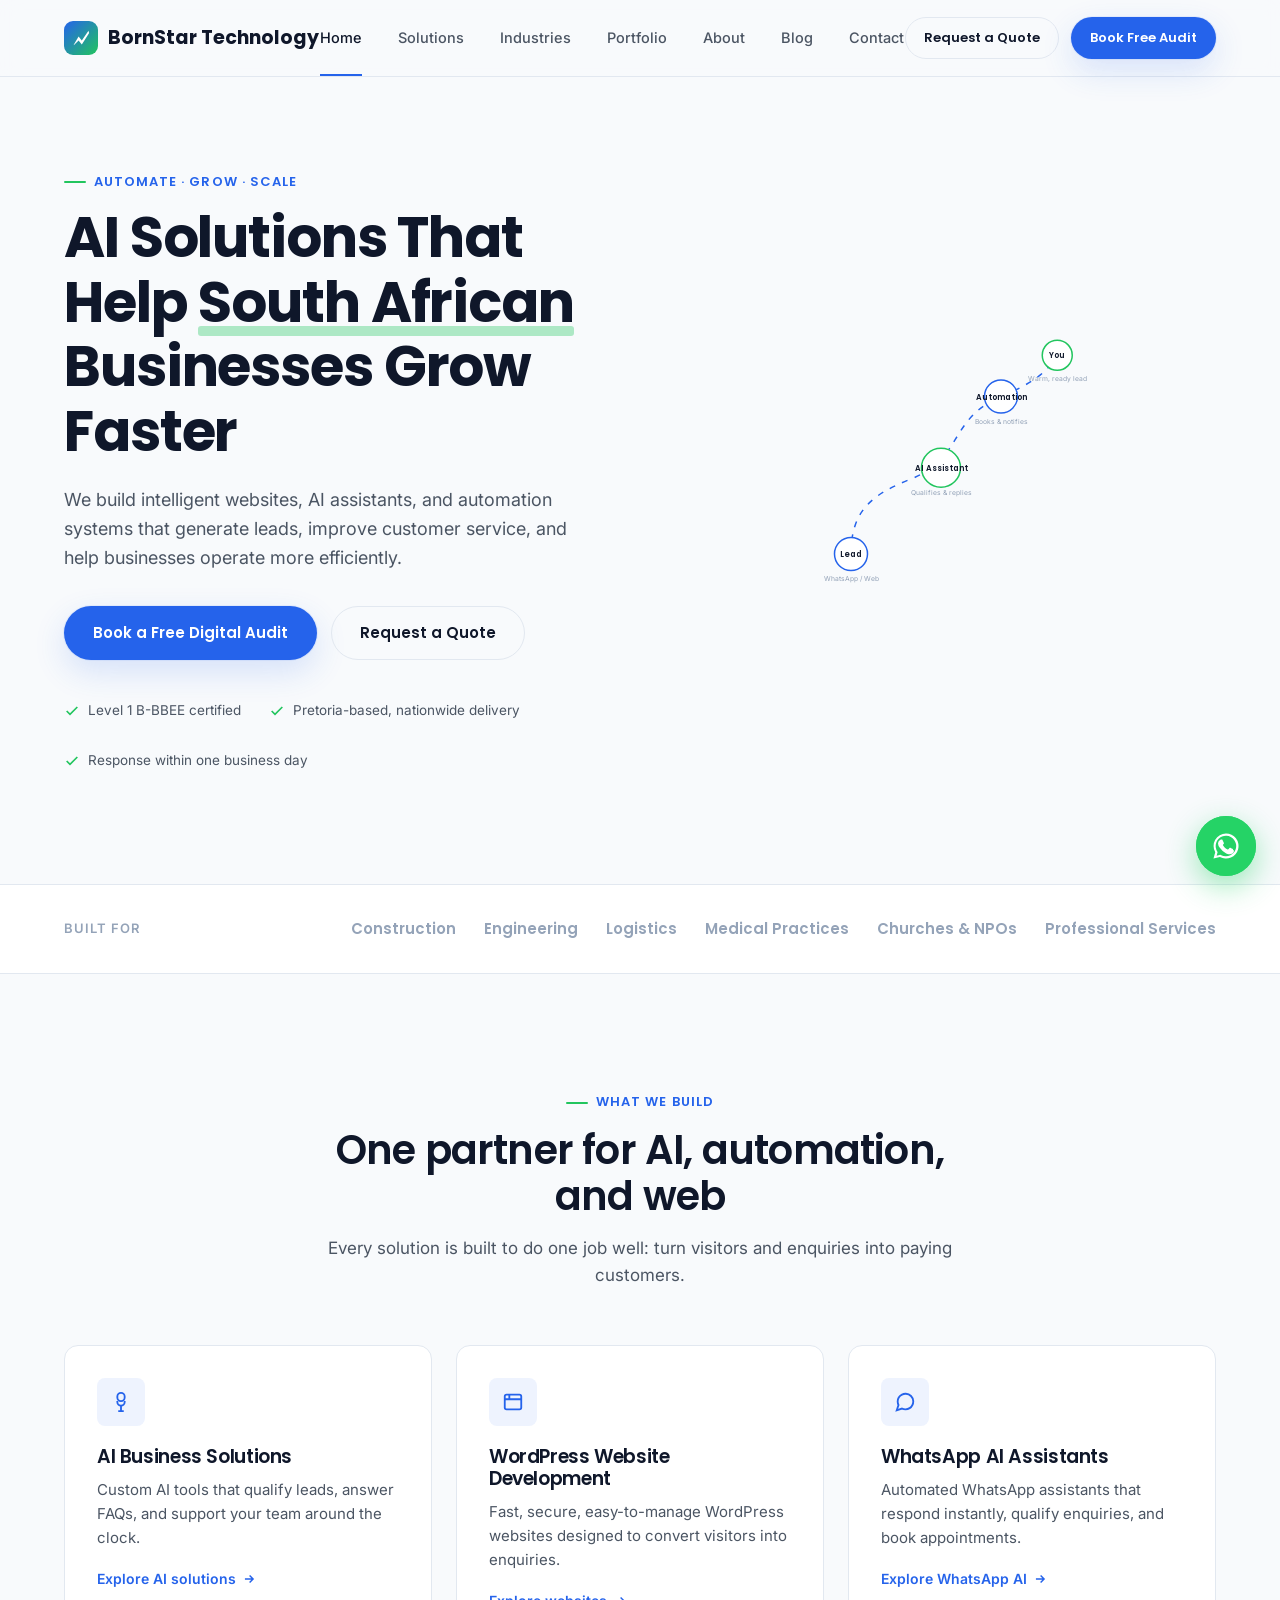
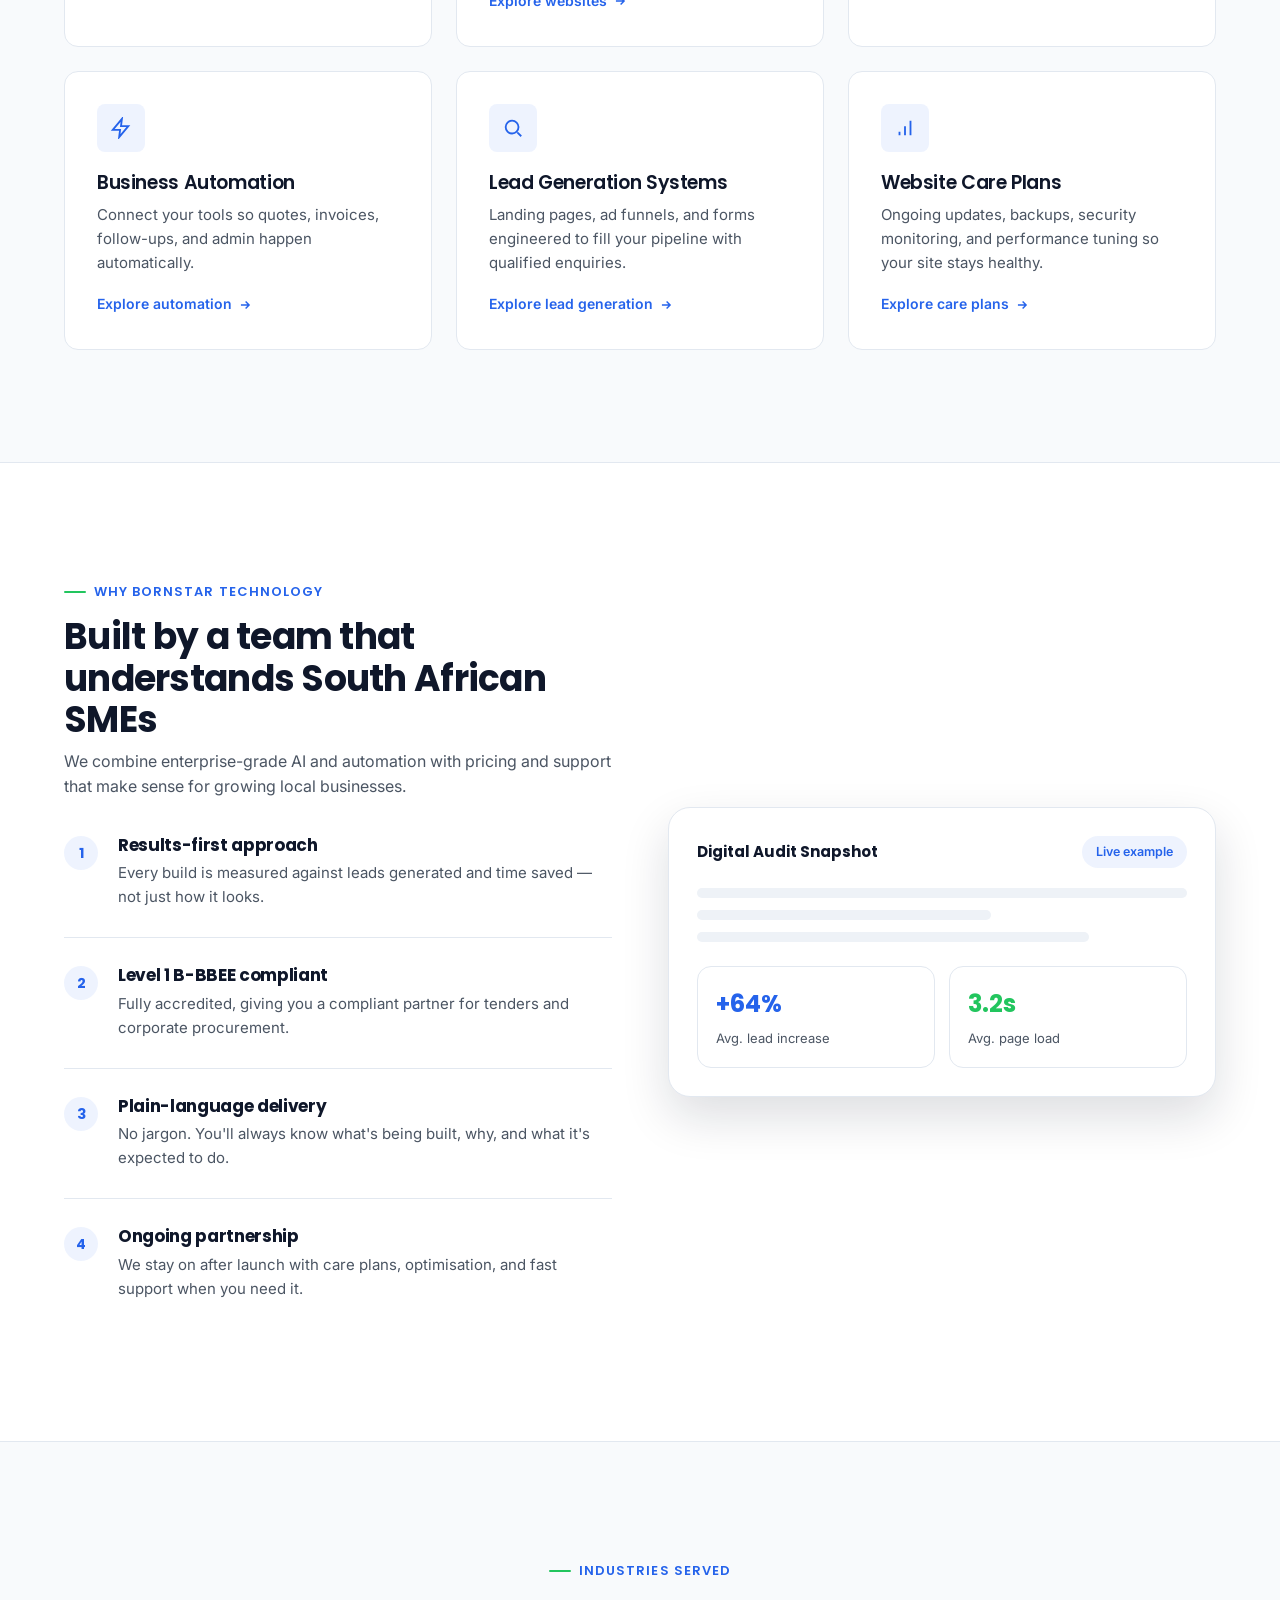
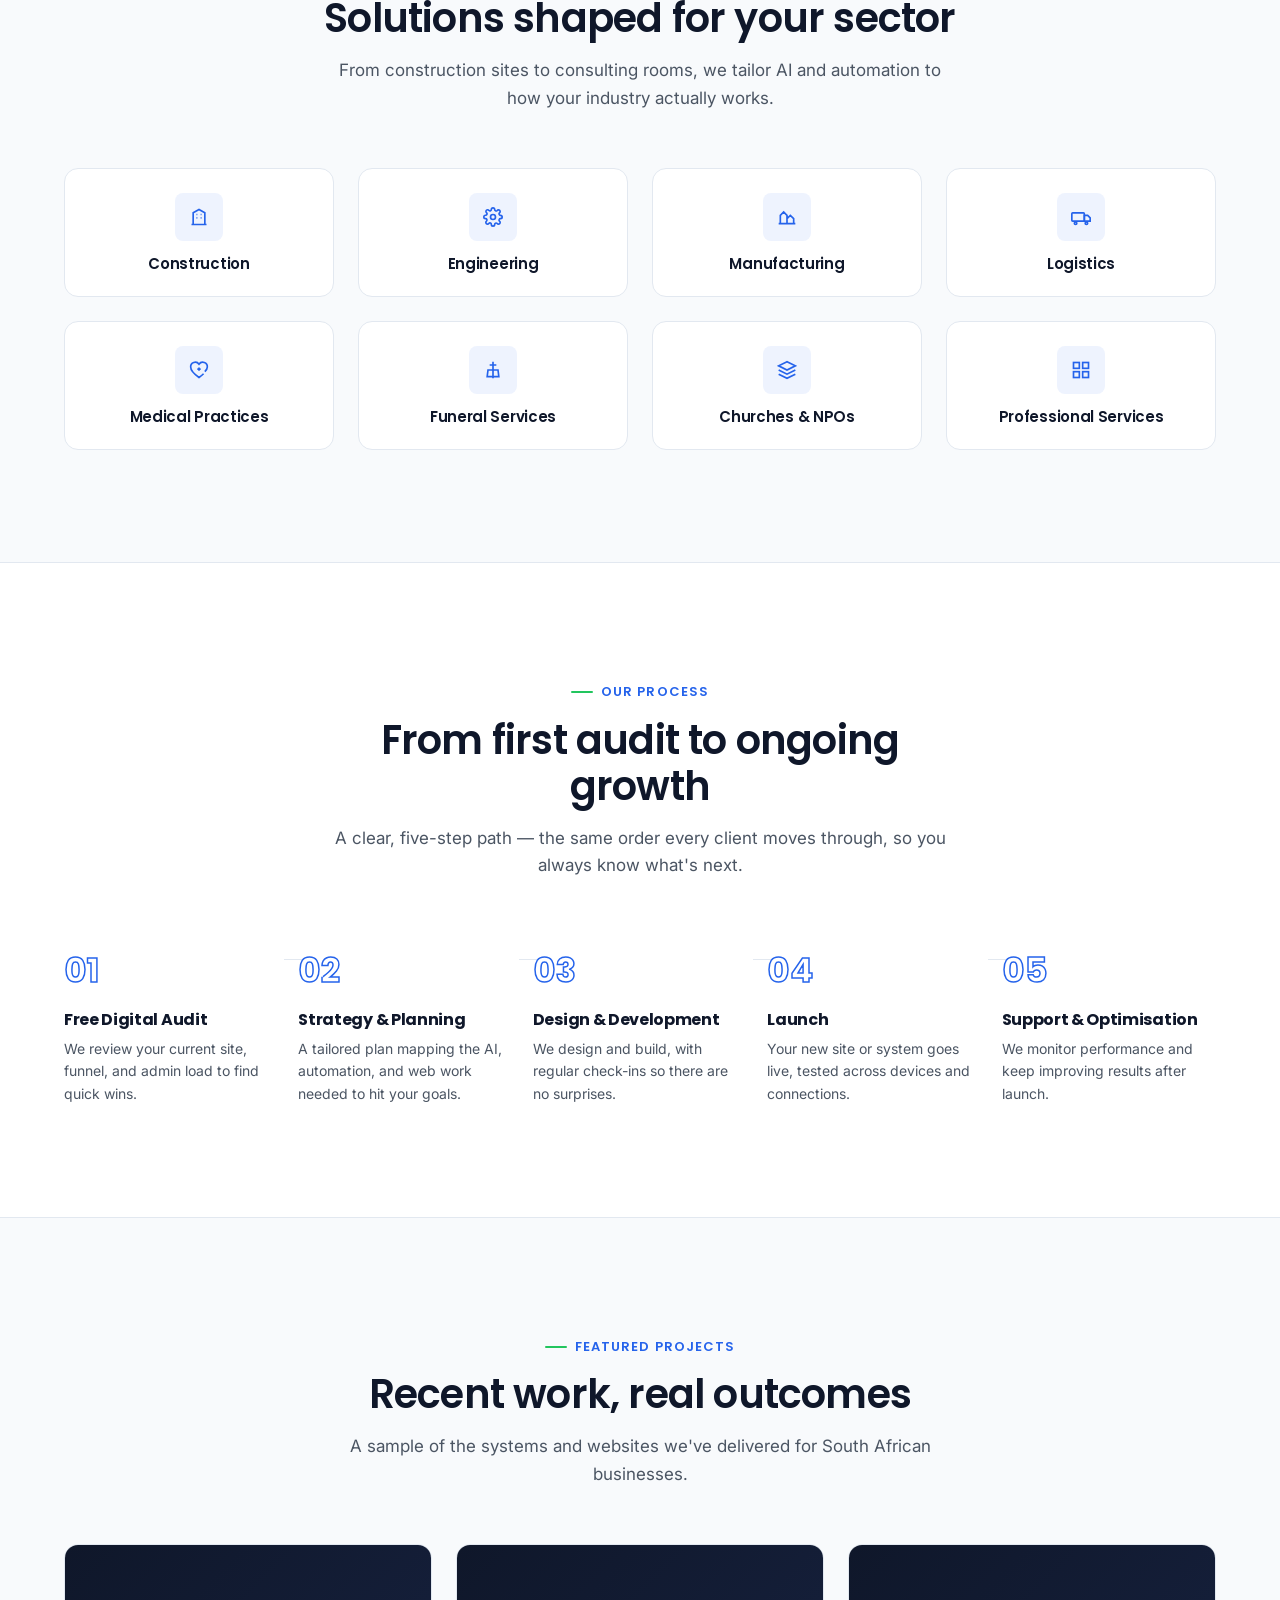
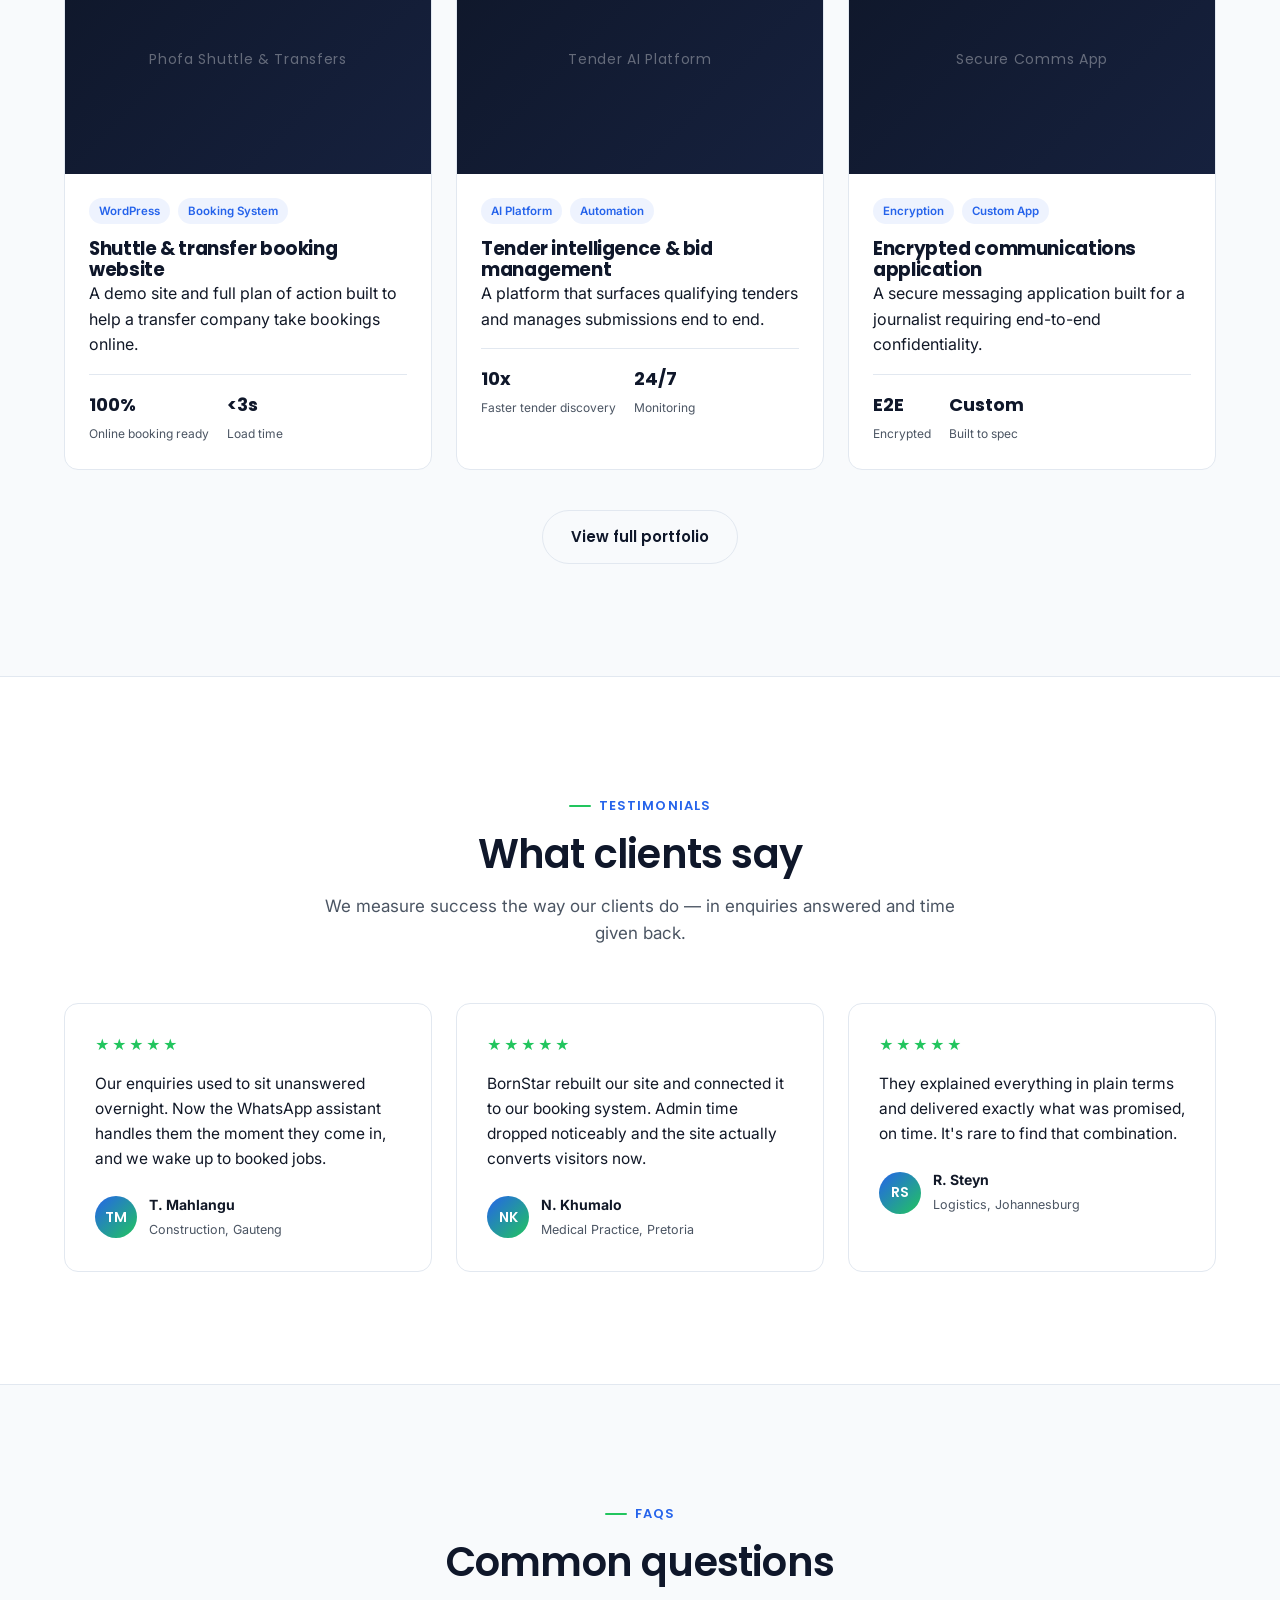
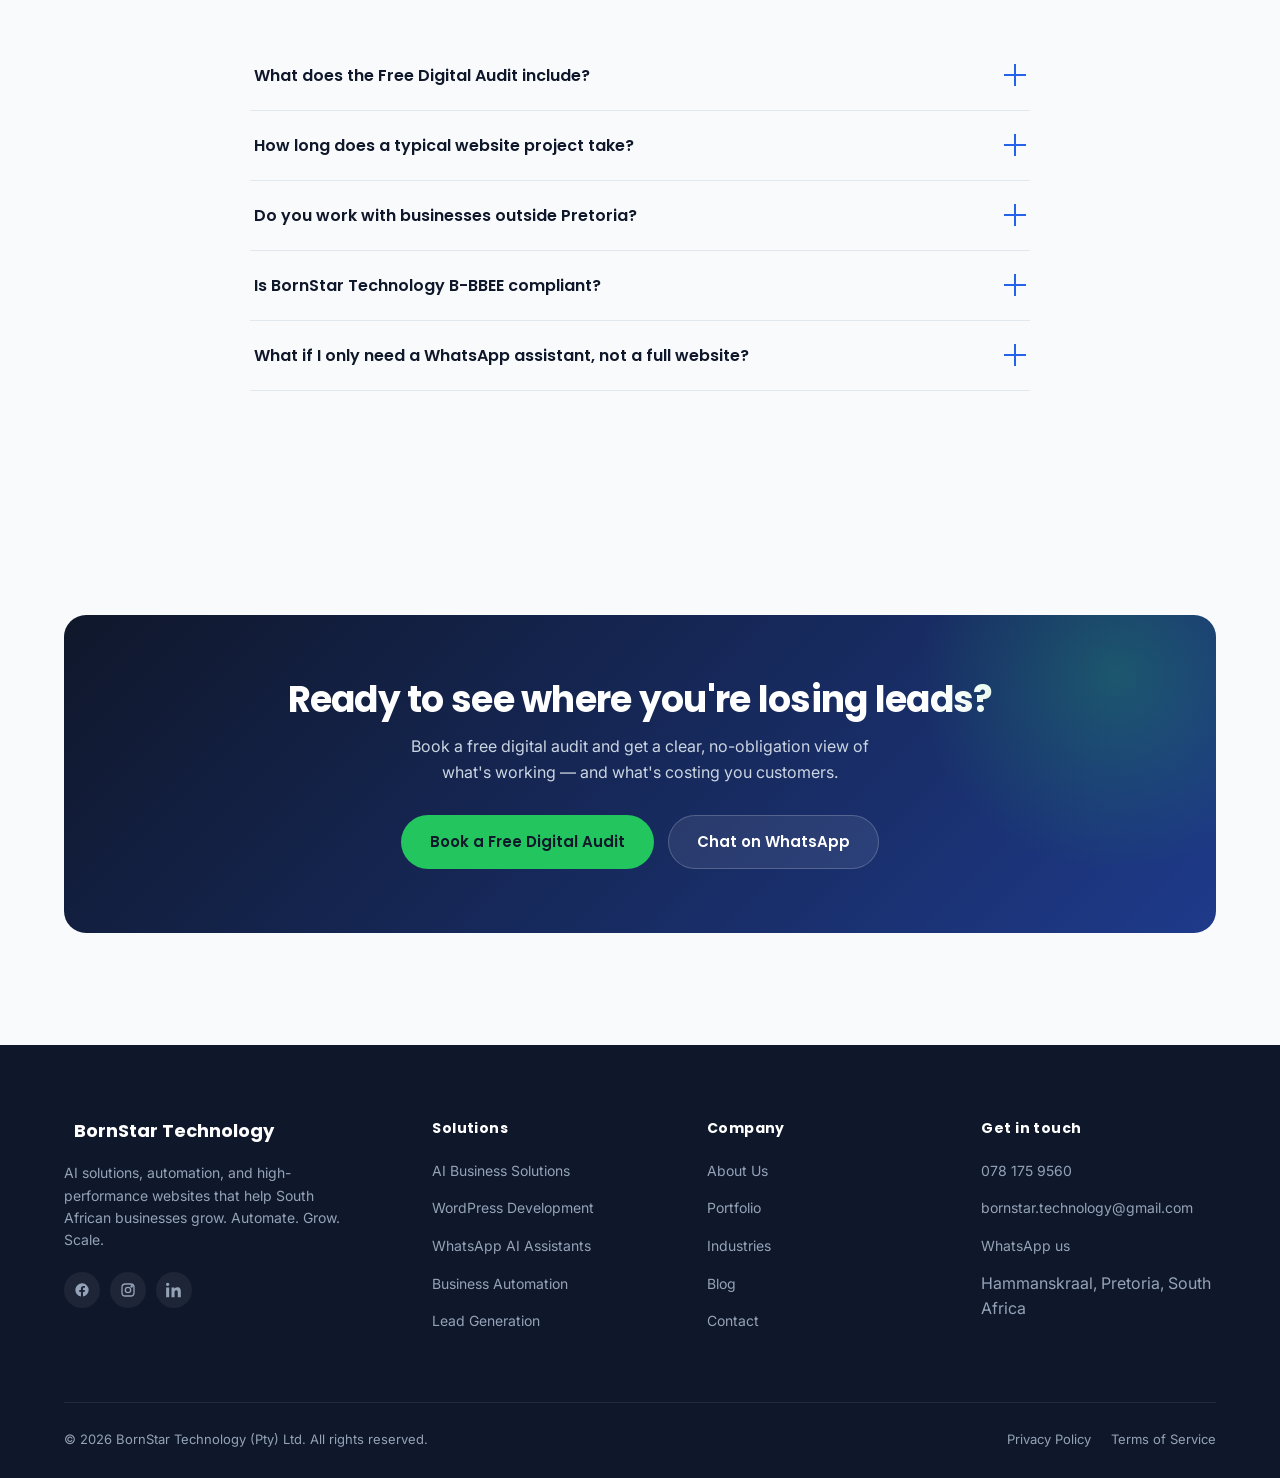
==== commit 2e5bd97c: "Add files via upload" ====
--- a/index.html
+++ b/index.html
@@ -429,7 +429,7 @@
         <h5>Get in touch</h5>
         <ul>
           <li><a href="tel:+27781759560">078 175 9560</a></li>
-          <li><a href="mailto:hello@bornstartech.co.za">hello@bornstartech.co.za</a></li>
+          <li><a href="mailto:bornstar.technology@gmail.com">bornstar.technology@gmail.com</a></li>
           <li><a href="https://wa.me/27781759560" target="_blank" rel="noopener">WhatsApp us</a></li>
           <li>Hammanskraal, Pretoria, South Africa</li>
         </ul>
